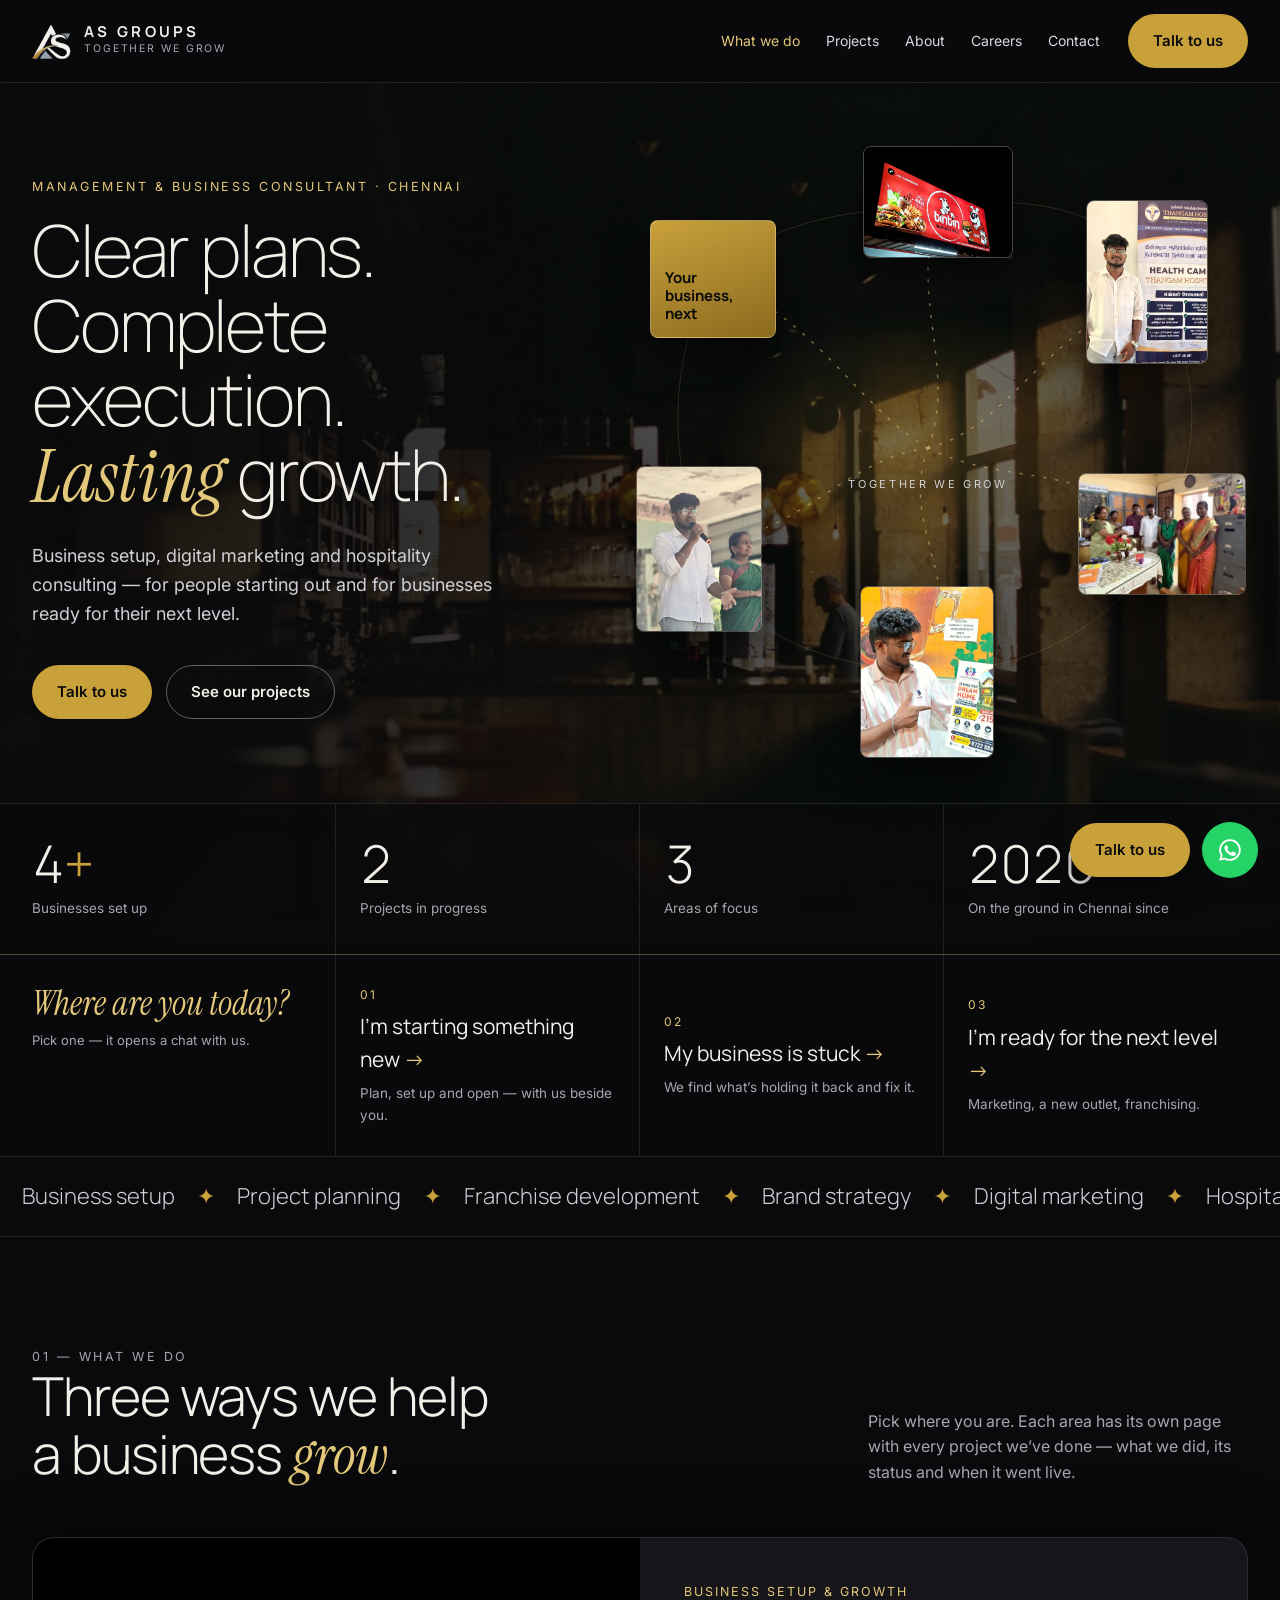
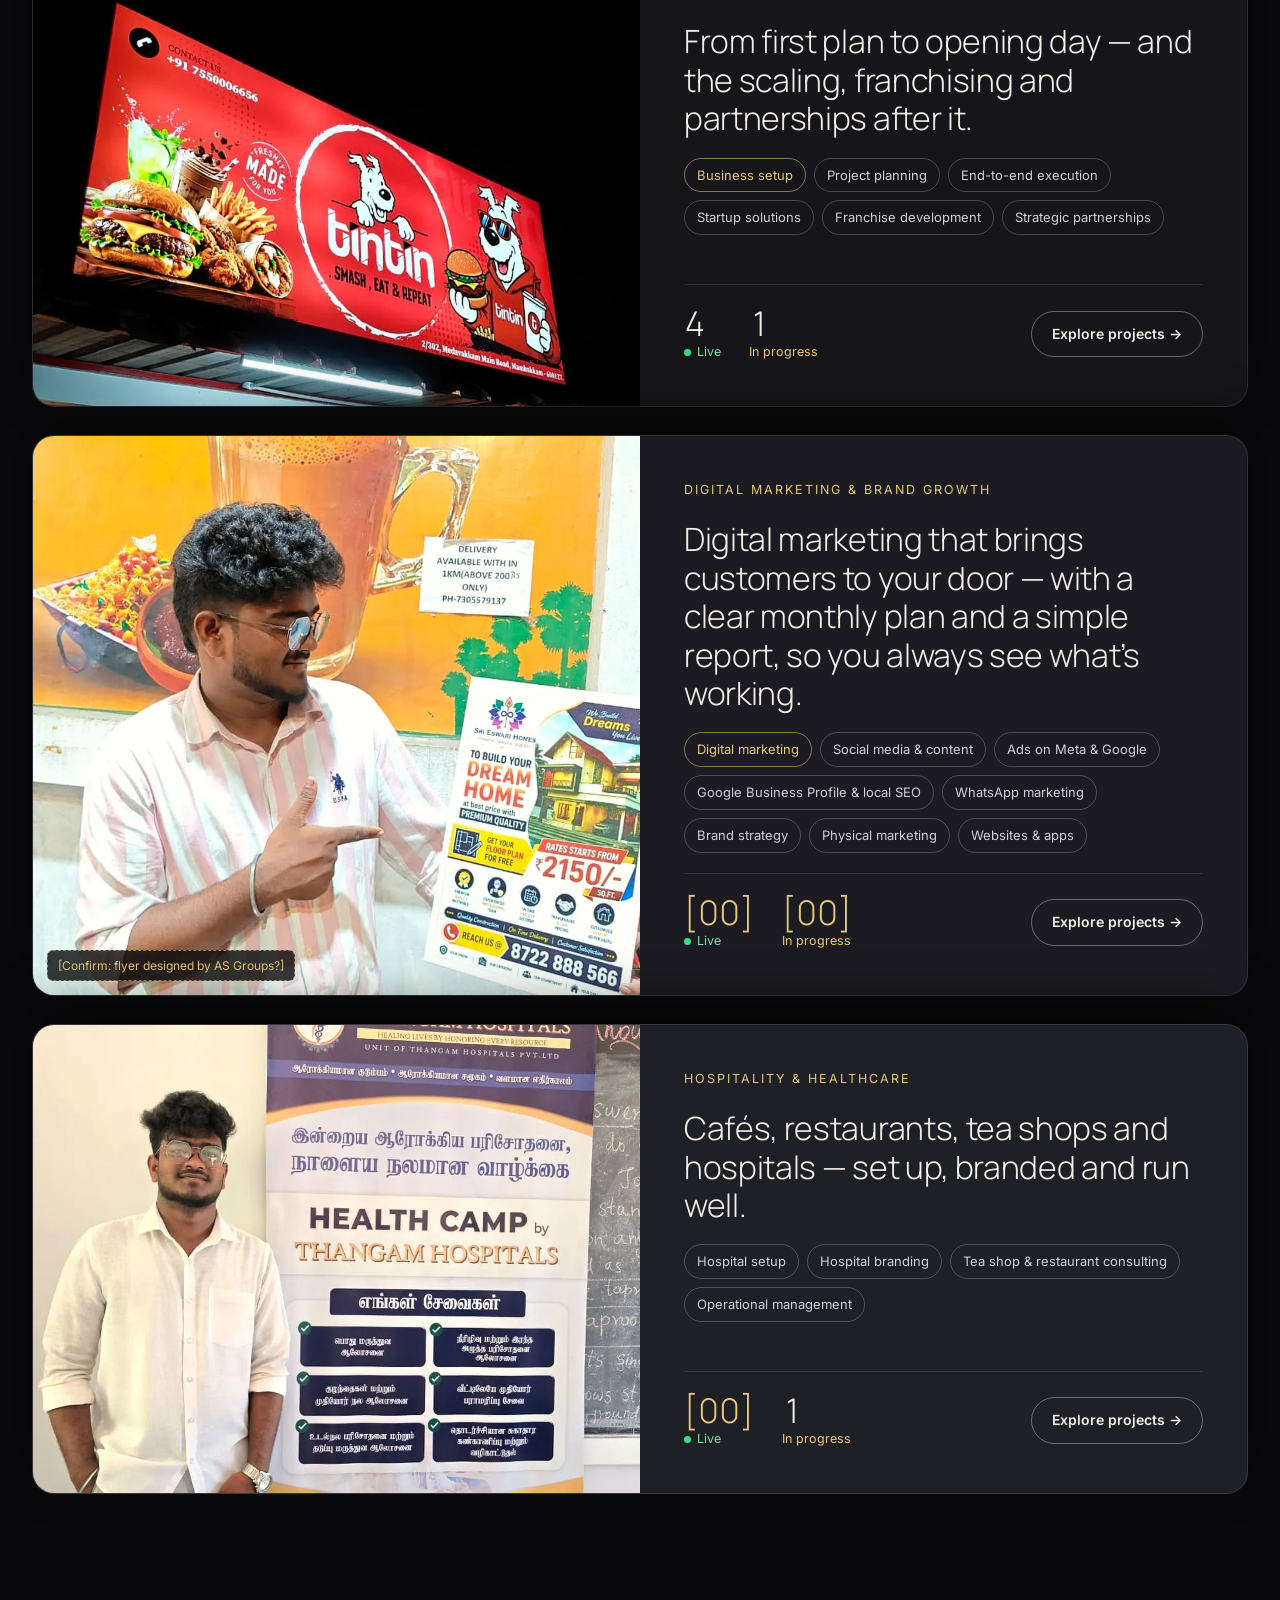
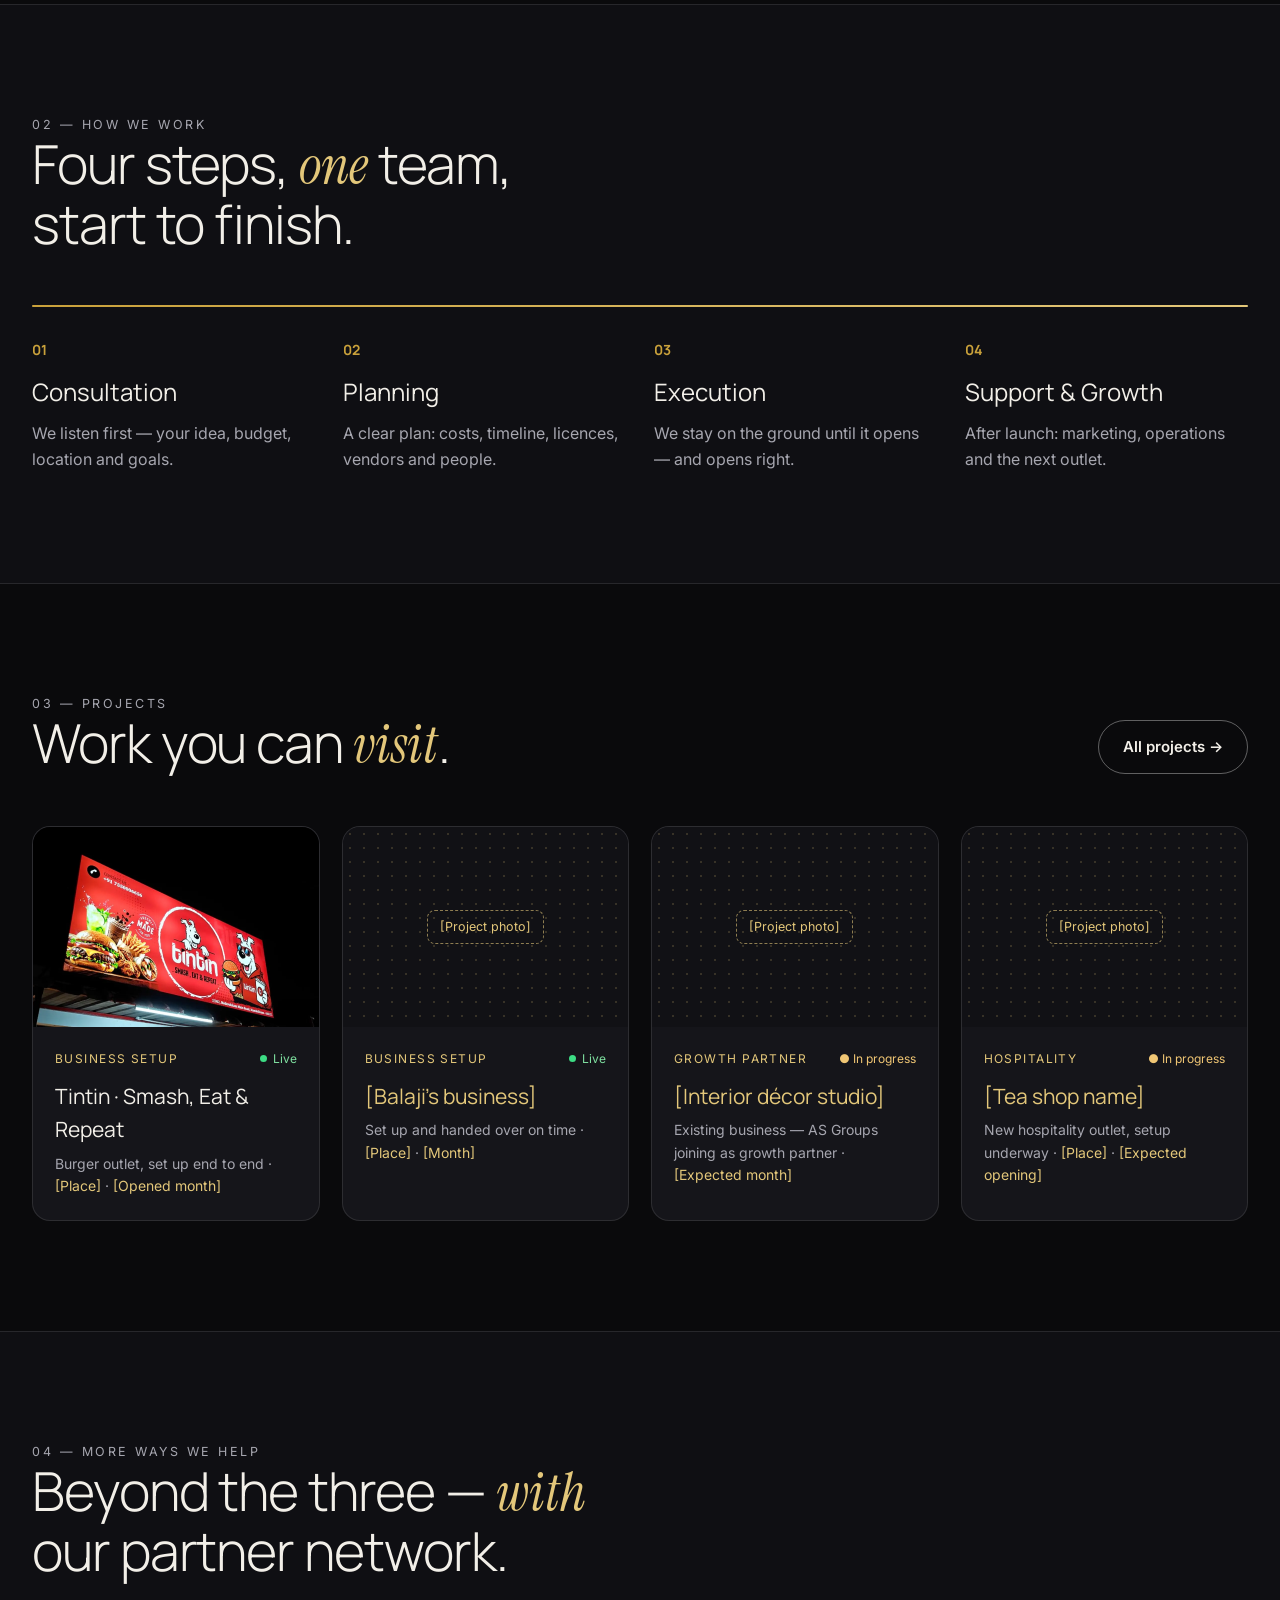
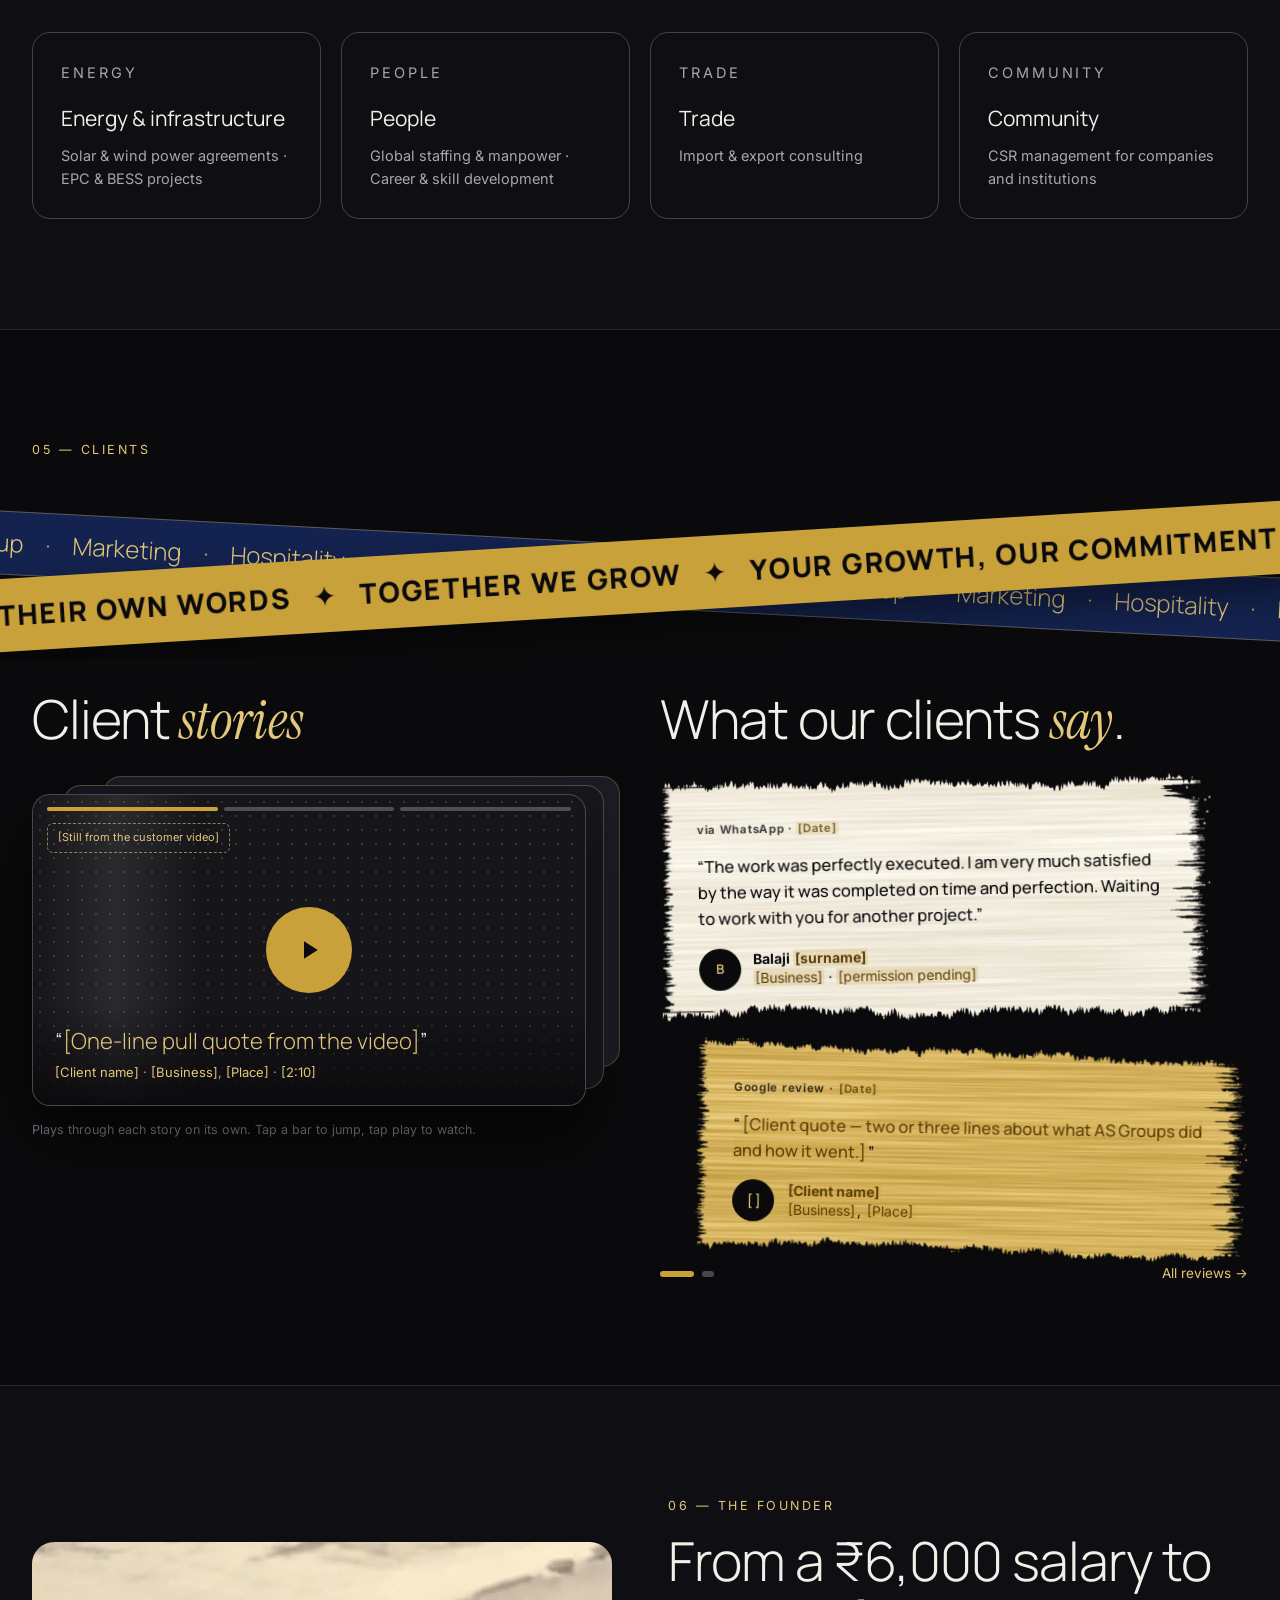
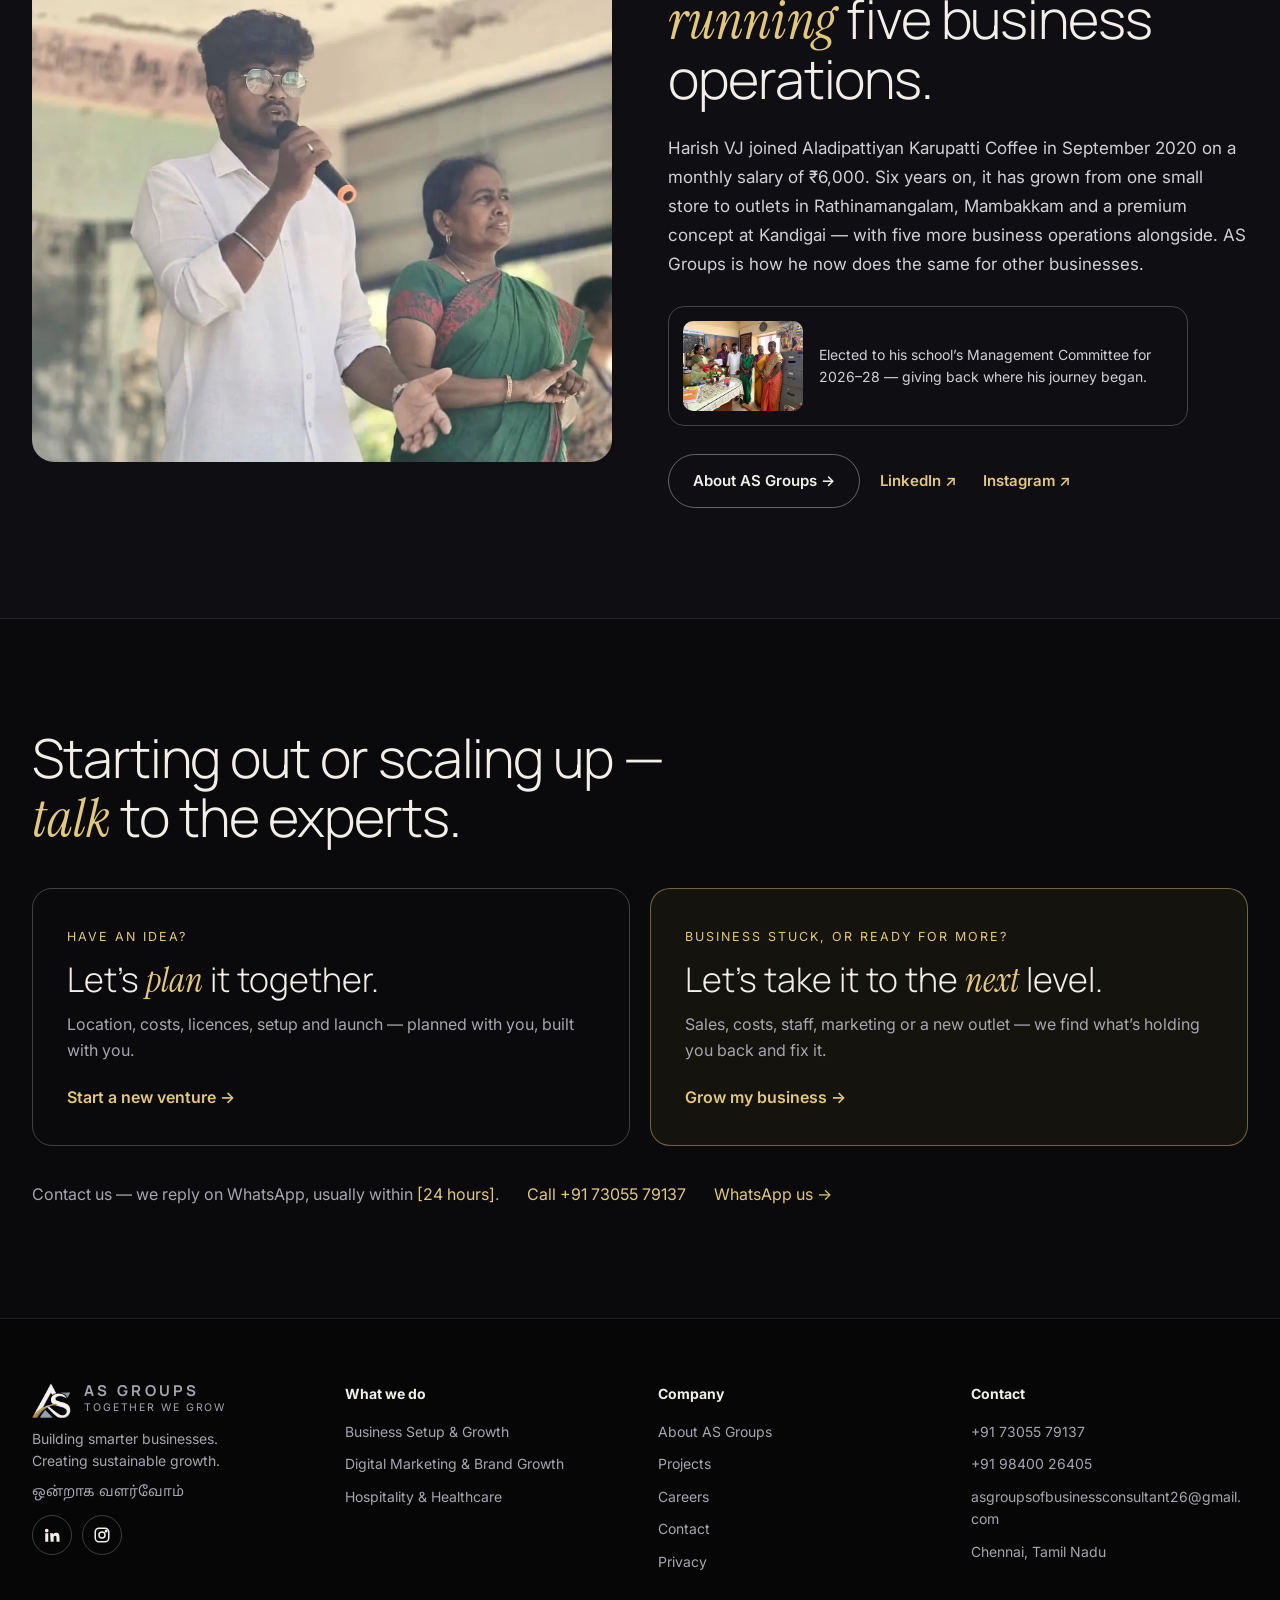
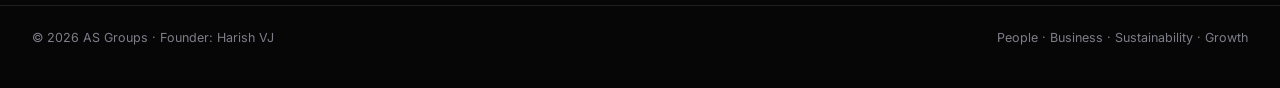
==== index.html @ 6f8d4e2d "AS Groups website: homepage, three service pages, projects, about, careers, contact and privacy Co-A" ====
<!DOCTYPE html>
<html lang="en">
<head>
<meta charset="utf-8">
<meta name="viewport" content="width=device-width, initial-scale=1">
<title>AS Groups — Management & Business Consultant, Chennai</title>
<meta name="description" content="Business setup, digital marketing and hospitality consulting in Chennai — for people starting out and for businesses ready for their next level.">
<meta property="og:title" content="AS Groups — Together we grow">
<meta property="og:description" content="Clear plans. Complete execution. Lasting growth. Business setup, digital marketing and hospitality consulting in Chennai.">
<meta property="og:image" content="assets/img/hero-restaurant.webp">
<meta name="theme-color" content="#0A0A0C">
<link rel="icon" href="assets/img/favicon.png">
<link rel="preconnect" href="https://fonts.googleapis.com"><link rel="preconnect" href="https://fonts.gstatic.com" crossorigin>
<link href="https://fonts.googleapis.com/css2?family=Inter:wght@400;500;600&family=Manrope:wght@200;300;400;500;600;700;800&family=Instrument+Serif:ital@0;1&family=Noto+Sans+Tamil:wght@500&display=swap" rel="stylesheet">
<link rel="stylesheet" href="css/styles.css">
</head>
<body>
<a class="skip" href="#main">Skip to content</a>
<header id="site-header"></header>

<main id="main">

<!-- HERO (frozen design B2.2, C2 colours) -->
<section class="hero">
  <img class="hero-bg" src="assets/img/hero-restaurant.webp" alt="" fetchpriority="high">
  <div class="hero-shade" aria-hidden="true"></div>
  <div class="hero-fade" aria-hidden="true"></div>

  <div class="wrap hero-inner">
    <div class="hero-copy">
      <p class="eyebrow in">Management &amp; Business Consultant · Chennai</p>
      <h1 class="in d1">Clear plans.<br>Complete execution.<br><span class="serif">Lasting</span> growth.</h1>
      <p class="hero-lead in d2">Business setup, digital marketing and hospitality consulting — for people starting out and for businesses ready for their next level.</p>
      <div class="hero-ctas in d3">
        <button class="btn btn-gold" type="button" data-enquire>Talk to us</button>
        <a class="btn btn-ghost" href="projects.html">See our projects</a>
      </div>
    </div>

    <div class="constellation" aria-hidden="true">
      <div class="sway">
        <svg viewBox="0 0 640 640" width="640" height="640" fill="none">
          <g stroke="rgba(227,199,122,.55)" stroke-width="1.4" stroke-linecap="round">
            <path class="flow" stroke-dasharray="2 10" d="M320 320 C 350 240, 300 170, 330 80"/>
            <path class="flow" stroke-dasharray="2 10" d="M320 320 C 400 300, 430 210, 545 160"/>
            <path class="flow" stroke-dasharray="2 10" d="M320 320 C 400 360, 470 330, 555 405"/>
            <path class="flow" stroke-dasharray="2 10" d="M320 320 C 290 400, 360 450, 320 540"/>
            <path class="flow" stroke-dasharray="2 10" d="M320 320 C 240 330, 200 400, 95 420"/>
            <path class="flow" stroke-dasharray="2 10" d="M320 320 C 250 280, 210 190, 105 150"/>
          </g>
          <path stroke="rgba(227,199,122,.16)" stroke-width="1" d="M330 80 C 440 60, 530 95, 545 160 C 600 250, 590 330, 555 405 C 520 490, 420 550, 320 540 C 220 545, 120 500, 95 420 C 60 330, 60 230, 105 150 C 160 90, 250 80, 330 80 Z"/>
        </svg>
        <div class="c-card f1 m1" style="left:255px;top:18px"><div class="card" style="width:150px;height:112px"><img src="assets/img/tintin.webp" alt="" style="object-position:60% 50%"></div></div>
        <div class="c-card f2 m2" style="left:478px;top:72px"><div class="card" style="width:122px;height:164px"><img src="assets/img/healthcamp.webp" alt="" style="object-position:30% 30%"></div></div>
        <div class="c-card f3 hide-sm" style="left:470px;top:345px"><div class="card" style="width:168px;height:122px"><img src="assets/img/smc.webp" alt="" style="object-position:45% 40%"></div></div>
        <div class="c-card f1 slow m3" style="left:252px;top:458px"><div class="card" style="width:134px;height:172px"><img src="assets/img/flyer.webp" alt="" style="object-position:60% 45%"></div></div>
        <div class="c-card f2 slow hide-sm" style="left:28px;top:338px"><div class="card" style="width:126px;height:166px"><img src="assets/img/speaking.webp" alt="" style="object-position:40% 25%"></div></div>
        <div class="c-card f3 slow hide-sm" style="left:42px;top:92px"><div class="card c-gold" style="width:126px;height:118px">Your business, next</div></div>
      </div>
      <div class="hub">
        <div class="halo"></div>
        <div class="hub-words"><span class="w1">People</span><span class="w2">Business</span><span class="w3">Sustainability</span><span class="w4">Growth</span></div>
        <small>TOGETHER WE GROW</small>
      </div>
    </div>
  </div>

  <!-- Numbers sit in the hero (decided 11 Nov) -->
  <div class="numbers hero-numbers" data-render="numbers"></div>
</section>

<!-- WHERE ARE YOU TODAY? (directly under the hero) -->
<section class="chooser" aria-labelledby="chooser-title">
  <div class="wrap grid">
    <div class="chooser-title">
      <h2 id="chooser-title" class="serif" style="margin:0">Where are you today?</h2>
      <span class="muted" style="font-size:13px;display:block;margin-top:8px">Pick one — it opens a chat with us.</span>
    </div>
    <button class="door" type="button" data-enquire="Business setup"><span class="num">01</span><span class="t">I’m starting something new <span class="arr">→</span></span><span class="s">Plan, set up and open — with us beside you.</span></button>
    <button class="door" type="button" data-enquire="General enquiry"><span class="num">02</span><span class="t">My business is stuck <span class="arr">→</span></span><span class="s">We find what’s holding it back and fix it.</span></button>
    <button class="door" type="button" data-enquire="Franchise or partnership"><span class="num">03</span><span class="t">I’m ready for the next level <span class="arr">→</span></span><span class="s">Marketing, a new outlet, franchising.</span></button>
  </div>
</section>

<!-- SERVICES STRIP -->
<div class="strip" aria-hidden="true">
  <div class="track">
    <span>Business setup</span><i>✦</i><span>Project planning</span><i>✦</i><span>Franchise development</span><i>✦</i><span>Brand strategy</span><i>✦</i><span>Digital marketing</span><i>✦</i><span>Hospital setup</span><i>✦</i><span>Restaurant consulting</span><i>✦</i><span>Websites &amp; apps</span><i>✦</i><span>Import &amp; export</span><i>✦</i><span>Solar &amp; wind</span><i>✦</i><span>Global staffing</span><i>✦</i><span>CSR management</span><i>✦</i>
    <span>Business setup</span><i>✦</i><span>Project planning</span><i>✦</i><span>Franchise development</span><i>✦</i><span>Brand strategy</span><i>✦</i><span>Digital marketing</span><i>✦</i><span>Hospital setup</span><i>✦</i><span>Restaurant consulting</span><i>✦</i><span>Websites &amp; apps</span><i>✦</i><span>Import &amp; export</span><i>✦</i><span>Solar &amp; wind</span><i>✦</i><span>Global staffing</span><i>✦</i><span>CSR management</span><i>✦</i>
  </div>
</div>

<!-- 01 WHAT WE DO -->
<section class="section" id="what-we-do">
  <div class="wrap">
    <div class="section-head reveal">
      <div><p class="eyebrow">01 — What we do</p><h2 class="h2">Three ways we help<br>a business <span class="serif">grow</span>.</h2></div>
      <p>Pick where you are. Each area has its own page with every project we’ve done — what we did, its status and when it went live.</p>
    </div>
    <div class="stack" data-render="verticals"></div>
  </div>
</section>

<!-- 02 HOW WE WORK -->
<section class="section alt">
  <div class="wrap">
    <div class="section-head reveal"><div><p class="eyebrow">02 — How we work</p><h2 class="h2">Four steps, <span class="serif">one</span> team,<br>start to finish.</h2></div></div>
    <div class="process-line"><i></i></div>
    <div class="steps">
      <div class="reveal"><b>01</b><h3>Consultation</h3><p>We listen first — your idea, budget, location and goals.</p></div>
      <div class="reveal d1"><b>02</b><h3>Planning</h3><p>A clear plan: costs, timeline, licences, vendors and people.</p></div>
      <div class="reveal d2"><b>03</b><h3>Execution</h3><p>We stay on the ground until it opens — and opens right.</p></div>
      <div class="reveal d3"><b>04</b><h3>Support &amp; Growth</h3><p>After launch: marketing, operations and the next outlet.</p></div>
    </div>
  </div>
</section>

<!-- 03 PROJECTS -->
<section class="section">
  <div class="wrap">
    <div class="section-head reveal"><div><p class="eyebrow">03 — Projects</p><h2 class="h2">Work you can <span class="serif">visit</span>.</h2></div><a class="btn btn-ghost" href="projects.html">All projects →</a></div>
    <div class="cards" data-render="projects"></div>
  </div>
</section>

<!-- 04 MORE WAYS WE HELP -->
<section class="section alt">
  <div class="wrap">
    <div class="section-head reveal"><div><p class="eyebrow">04 — More ways we help</p><h2 class="h2">Beyond the three — <span class="serif">with</span><br>our partner network.</h2></div></div>
    <div class="tiles">
      <div class="tile reveal"><p class="eyebrow" style="margin:0">Energy</p><h3>Energy &amp; infrastructure</h3><p>Solar &amp; wind power agreements · EPC &amp; BESS projects</p></div>
      <div class="tile reveal d1"><p class="eyebrow" style="margin:0">People</p><h3>People</h3><p>Global staffing &amp; manpower · Career &amp; skill development</p></div>
      <div class="tile reveal d2"><p class="eyebrow" style="margin:0">Trade</p><h3>Trade</h3><p>Import &amp; export consulting</p></div>
      <div class="tile reveal d3"><p class="eyebrow" style="margin:0">Community</p><h3>Community</h3><p>CSR management for companies and institutions</p></div>
    </div>
  </div>
</section>

<!-- 05 CLIENTS (frozen design T1.4) -->
<section class="section" style="padding-bottom:0" aria-labelledby="clients-title">
  <div class="wrap"><p class="eyebrow">05 — Clients</p><h2 class="sr-only" id="clients-title">Client stories and reviews</h2></div>
  <div data-render="testimonials"></div>
</section>

<!-- 06 FOUNDER -->
<section class="section alt">
  <div class="wrap founder">
    <div class="founder-photo reveal"><img src="assets/img/speaking.webp" alt="Harish VJ, founder of AS Groups, speaking at an event" loading="lazy"></div>
    <div class="reveal d1">
      <p class="eyebrow">06 — The founder</p>
      <h2 class="h2">From a ₹6,000 salary to <span class="serif">running</span> five business operations.</h2>
      <p class="body">Harish VJ joined Aladipattiyan Karupatti Coffee in September 2020 on a monthly salary of ₹6,000. Six years on, it has grown from one small store to outlets in Rathinamangalam, Mambakkam and a premium concept at Kandigai — with five more business operations alongside. AS Groups is how he now does the same for other businesses.</p>
      <div class="smc"><img src="assets/img/smc.webp" alt="Harish at the School Management Committee" loading="lazy"><span>Elected to his school’s Management Committee for 2026–28 — giving back where his journey began.</span></div>
      <div class="hero-ctas" style="margin-top:28px">
        <a class="btn btn-ghost" href="about.html">About AS Groups →</a>
        <a class="social-btn" href="https://www.linkedin.com/in/harish-ambigadoss-538801385/" target="_blank" rel="noopener">LinkedIn</a>
        <a class="social-btn" href="https://www.instagram.com/vjharish._.8197/" target="_blank" rel="noopener">Instagram</a>
      </div>
    </div>
  </div>
</section>

<!-- CLOSING: TWO DOORS -->
<section class="section">
  <div class="wrap">
    <h2 class="h2 reveal" style="margin-bottom:40px">Starting out or scaling up —<br><span class="serif">talk</span> to the experts.</h2>
    <div class="doors">
      <button class="bigdoor reveal" type="button" data-enquire="Business setup"><span class="k">Have an idea?</span><span class="t">Let’s <span class="serif">plan</span> it together.</span><span class="d">Location, costs, licences, setup and launch — planned with you, built with you.</span><span class="go">Start a new venture →</span></button>
      <button class="bigdoor featured reveal d1" type="button" data-enquire="General enquiry"><span class="k">Business stuck, or ready for more?</span><span class="t">Let’s take it to the <span class="serif">next</span> level.</span><span class="d">Sales, costs, staff, marketing or a new outlet — we find what’s holding you back and fix it.</span><span class="go">Grow my business →</span></button>
    </div>
    <div class="contact-line"><span>Contact us — we reply on WhatsApp, usually within <span class="ph">[24 hours]</span>.</span><a href="tel:+917305579137">Call +91 73055 79137</a><a href="https://wa.me/917305579137" target="_blank" rel="noopener">WhatsApp us →</a></div>
  </div>
</section>

</main>

<footer id="site-footer"></footer>
<script src="js/content.js"></script>
<script src="js/main.js"></script>
</body>
</html>
---- css/styles.css ----
/* =========================================================
   AS Groups — site styles
   1. Tokens (colours, fonts, spacing) — change the look here
   2. Base
   3. Components, section by section (same order as index.html)
   4. Motion
   5. Mobile
   ========================================================= */

/* 1. TOKENS ------------------------------------------------ */
:root {
  /* C2 ink black + AS Groups gold */
  --bg: #0A0A0C;
  --bg-2: #0F0F13;          /* alternate section background */
  --surface: #15151A;       /* cards */
  --surface-2: #1B1B21;
  --line: rgba(255, 255, 255, .10);
  --line-strong: rgba(255, 255, 255, .22);
  --text: #F2EFE8;
  --muted: #A6A6AF;
  --muted-2: #7E7E88;
  --gold: #C9A13B;
  --gold-light: #E3C77A;
  --gold-soft: rgba(201, 161, 59, .12);
  --navy: #13224F;          /* brand link to the logo, used sparingly */
  --ink: #0A0A0C;           /* text on gold / ivory */
  --live: #7FE0A0;
  --progress: #F0C674;
  --wa: #25D366;

  --font-display: 'Manrope', system-ui, sans-serif;
  --font-body: 'Inter', system-ui, sans-serif;
  --font-accent: 'Instrument Serif', Georgia, serif;
  --font-tamil: 'Noto Sans Tamil', sans-serif;

  --max: 1280px;
  --pad: 32px;
  --radius: 18px;
  --radius-lg: 22px;
  --ease: cubic-bezier(.2, .7, .2, 1);
}

/* 2. BASE -------------------------------------------------- */
*, *::before, *::after { box-sizing: border-box; }
html { scroll-behavior: smooth; }
body { margin: 0; background: var(--bg); color: var(--text); font-family: var(--font-body); font-size: 16px; line-height: 1.6; -webkit-font-smoothing: antialiased; overflow-x: hidden; }
img { max-width: 100%; display: block; }
a { color: var(--gold-light); }
a:hover { color: #F2DFA6; }
button { font: inherit; }
:focus-visible { outline: 2px solid var(--gold-light); outline-offset: 3px; border-radius: 6px; }
.wrap { max-width: var(--max); margin: 0 auto; padding: 0 var(--pad); }
.serif { font-family: var(--font-accent); font-style: italic; font-weight: 400; color: var(--gold-light); letter-spacing: 0; }
.eyebrow { margin: 0 0 16px; font-size: 12.5px; letter-spacing: .2em; color: var(--gold-light); text-transform: uppercase; }
.h2 { margin: 0; font-family: var(--font-display); font-weight: 300; font-size: clamp(32px, 4.2vw, 58px); line-height: 1.08; letter-spacing: -.02em; }
.muted { color: var(--muted); }
.ph { color: var(--gold-light); } /* visible [placeholder] text still to be filled */
.sr-only { position: absolute; width: 1px; height: 1px; overflow: hidden; clip: rect(0 0 0 0); white-space: nowrap; }

.btn { display: inline-flex; align-items: center; gap: 9px; text-decoration: none; font-weight: 600; font-size: 15px; padding: 14px 24px; border-radius: 999px; border: 1px solid transparent; cursor: pointer; transition: transform .25s ease, background .25s ease, color .25s ease; min-height: 48px; }
.btn:hover { transform: translateY(-2px); }
.btn-gold { background: var(--gold); color: var(--ink); }
.btn-gold:hover { color: var(--ink); background: var(--gold-light); }
.btn-light { background: var(--text); color: var(--ink); }
.btn-light:hover { color: var(--ink); }
.btn-ghost { border-color: rgba(255, 255, 255, .35); color: var(--text); background: transparent; }
.btn-ghost:hover { color: var(--text); border-color: var(--text); }

/* 3. COMPONENTS -------------------------------------------- */

/* Header */
.site-header { position: sticky; top: 0; z-index: 50; background: rgba(10, 10, 12, .78); backdrop-filter: blur(14px); -webkit-backdrop-filter: blur(14px); border-bottom: 1px solid var(--line); }
.nav { display: flex; align-items: center; gap: 28px; padding-top: 14px; padding-bottom: 14px; }
.brand { display: flex; align-items: center; gap: 12px; text-decoration: none; color: var(--text); }
.brand img { width: 40px; height: 35px; object-fit: contain; }
.brand b { font-family: var(--font-display); font-weight: 700; letter-spacing: .22em; font-size: 15px; display: block; line-height: 1.1; }
.brand small { font-size: 10.5px; letter-spacing: .18em; color: var(--muted); display: block; }
.nav-links { display: flex; gap: 26px; margin-left: auto; font-size: 14px; }
.nav-links a { color: #D9D9DF; text-decoration: none; }
.nav-links a:hover { color: var(--gold-light); }
.menu-btn { display: none; margin-left: auto; background: none; border: 1px solid var(--line-strong); color: var(--text); border-radius: 10px; width: 46px; height: 46px; cursor: pointer; }

/* Hero (B2.2) */
.hero { position: relative; overflow: hidden; }
.hero-bg { position: absolute; inset: 0; width: 100%; height: 100%; object-fit: cover; object-position: 60% 50%; }
.hero-shade { position: absolute; inset: 0; background: linear-gradient(90deg, rgba(10,10,12,.95) 0%, rgba(10,10,12,.82) 40%, rgba(10,10,12,.62) 70%, rgba(10,10,12,.74) 100%); }
.hero-fade { position: absolute; left: 0; right: 0; bottom: 0; height: 160px; background: linear-gradient(0deg, var(--bg), rgba(10,10,12,0)); }
.hero-inner { position: relative; display: flex; flex-wrap: wrap; align-items: center; gap: 20px; min-height: 720px; padding-top: 30px; padding-bottom: 20px; }
.hero-copy { flex: 1 1 460px; min-width: 0; }
.hero h1 { margin: 0; font-family: var(--font-display); font-weight: 200; font-size: clamp(44px, 5.6vw, 80px); line-height: 1.04; letter-spacing: -.03em; }
.hero-lead { margin: 28px 0 0; max-width: 470px; font-size: 18px; color: #D0D0D6; }
.hero-ctas { display: flex; gap: 14px; flex-wrap: wrap; margin-top: 36px; }

.constellation { flex: 0 0 640px; height: 640px; position: relative; margin: 0 auto; }
.constellation .sway { position: absolute; inset: 0; }
.constellation svg { position: absolute; inset: 0; overflow: visible; }
.c-card { position: absolute; }
.c-card:hover { z-index: 5; }
.c-card .card { border-radius: 8px; overflow: hidden; border: 1px solid rgba(255,255,255,.25); box-shadow: 0 18px 40px rgba(0,0,0,.55); transition: transform .45s var(--ease), box-shadow .45s ease; }
.c-card .card:hover { transform: scale(1.18); box-shadow: 0 30px 60px rgba(0,0,0,.7); }  /* pops up while the float keeps running */
.c-card img { width: 100%; height: 100%; object-fit: cover; }
.c-gold { background: linear-gradient(160deg, var(--gold), #8A6A1F); display: flex; align-items: flex-end; padding: 14px; font-family: var(--font-display); font-weight: 700; color: var(--ink); font-size: 15px; line-height: 1.2; }
.hub { pointer-events: none; position: absolute; left: 150px; top: 220px; width: 340px; height: 200px; display: flex; flex-direction: column; align-items: center; justify-content: center; text-align: center; }
.hub .halo { position: absolute; inset: -40px; background: radial-gradient(closest-side, rgba(201,161,59,.22), rgba(201,161,59,0)); }
.hub-words { position: relative; height: 64px; width: 340px; }
.hub-words span { position: absolute; inset: 0; font-family: var(--font-display); font-weight: 200; font-size: 54px; letter-spacing: -.02em; line-height: 64px; opacity: 0; }
.hub-words .w3 { font-size: 46px; }
.hub-words .w4 { font-family: var(--font-accent); font-style: italic; font-size: 64px; color: var(--gold-light); }
.hub small { position: relative; font-size: 11px; letter-spacing: .24em; color: #D0D0D6; margin-top: 10px; }

/* "Where are you today?" chooser */
.chooser { position: relative; border-top: 1px solid rgba(227,199,122,.35); border-bottom: 1px solid var(--line); background: rgba(10,10,12,.88); }
.chooser .grid { display: grid; grid-template-columns: repeat(auto-fit, minmax(240px, 1fr)); }
.chooser-title { padding: 30px 24px 30px 0; border-right: 1px solid var(--line); }
.chooser-title .serif { font-size: 34px; line-height: 1.1; display: block; }
.door { display: flex; flex-direction: column; justify-content: center; gap: 6px; padding: 30px 24px; border: 0; border-right: 1px solid var(--line); background: transparent; color: var(--text); text-align: left; cursor: pointer; transition: background .3s ease; }
.door:last-child { border-right: 0; }
.door:hover { background: var(--gold-soft); }
.door .num { font-size: 12px; letter-spacing: .14em; color: var(--gold-light); }
.door .t { font-family: var(--font-display); font-size: 21px; }
.door .arr { display: inline-block; color: var(--gold-light); transition: transform .3s ease; }
.door:hover .arr { transform: translateX(6px); }
.door .s { font-size: 13.5px; color: var(--muted); }

/* Numbers */
.numbers { border-bottom: 1px solid var(--line); background: var(--bg-2); }
.numbers .grid { display: grid; grid-template-columns: repeat(auto-fit, minmax(220px, 1fr)); }
.stat { padding: 34px 24px; border-right: 1px solid var(--line); }
.stat:first-child { padding-left: 0; }
.stat:last-child { border-right: 0; }
.stat b { display: block; font-family: var(--font-display); font-weight: 300; font-size: 52px; line-height: 1; font-variant-numeric: tabular-nums; }
.stat b em { font-style: normal; color: var(--gold); }
.stat > span { display: block; font-size: 13.5px; color: var(--muted); margin-top: 8px; }

/* Services strip */
.strip { overflow: hidden; padding: 22px 0; border-bottom: 1px solid var(--line); }
.track { display: flex; width: max-content; font-family: var(--font-display); font-size: 22px; font-weight: 300; color: #D0D0D6; white-space: nowrap; }
.track span { padding: 0 22px; }
.track i { font-style: normal; color: var(--gold); }

/* Verticals */
.section { padding: 110px 0; }
.section-head { display: flex; flex-wrap: wrap; gap: 24px; align-items: flex-end; justify-content: space-between; margin-bottom: 52px; }
.section-head p { margin: 0; max-width: 380px; color: var(--muted); }
.stack { display: flex; flex-direction: column; gap: 28px; }
.vcard { position: sticky; top: 96px; background: var(--surface); border: 1px solid var(--line); border-radius: var(--radius-lg); overflow: hidden; display: grid; grid-template-columns: repeat(auto-fit, minmax(320px, 1fr)); min-height: 470px; box-shadow: 0 -20px 50px rgba(0,0,0,.45); }
.vcard:nth-child(2) { top: 124px; background: var(--surface-2); }
.vcard:nth-child(3) { top: 152px; background: #1F1F26; }
.vcard-media { position: relative; min-height: 300px; overflow: hidden; }
.vcard-media img { position: absolute; inset: 0; width: 100%; height: 100%; object-fit: cover; transition: transform 1.2s var(--ease); }
.vcard:hover .vcard-media img { transform: scale(1.05); }
.vcard-body { padding: 44px; display: flex; flex-direction: column; gap: 20px; }
.vcard-body .label { font-size: 12.5px; letter-spacing: .16em; color: var(--gold-light); text-transform: uppercase; }
.vcard-body h3 { margin: 0; font-family: var(--font-display); font-weight: 300; font-size: 32px; line-height: 1.2; letter-spacing: -.01em; }
.tags { display: flex; flex-wrap: wrap; gap: 8px; }
.tag { font-size: 13px; padding: 6px 12px; border-radius: 999px; border: 1px solid var(--line-strong); color: #D0D0D6; }
.tag.hot { border-color: rgba(227,199,122,.55); color: var(--gold-light); }
.vcard-foot { margin-top: auto; display: flex; align-items: center; gap: 28px; flex-wrap: wrap; border-top: 1px solid var(--line); padding-top: 20px; }
.count b { display: block; font-family: var(--font-display); font-size: 34px; font-weight: 300; line-height: 1.1; font-variant-numeric: tabular-nums; }
.count > span { font-size: 12.5px; display: flex; align-items: center; gap: 6px; }
.count .live { color: var(--live); }
.count .prog { color: var(--progress); }
.dot { width: 7px; height: 7px; border-radius: 50%; background: #3DDC84; display: inline-block; }
.vcard-foot .btn { margin-left: auto; padding: 11px 20px; font-size: 14px; min-height: 44px; }

/* Process */
.process-line { height: 2px; background: var(--line); border-radius: 2px; }
.process-line i { display: block; height: 2px; background: linear-gradient(90deg, var(--gold), var(--gold-light)); border-radius: 2px; transform-origin: left; transform: scaleX(0); transition: transform 1.6s var(--ease); }
.process-line.is-in i { transform: scaleX(1); }
html:not(.js) .process-line i { transform: none; }
.steps { display: grid; grid-template-columns: repeat(auto-fit, minmax(220px, 1fr)); gap: 28px; padding-top: 30px; }
.steps b { font-family: var(--font-display); font-size: 14px; color: var(--gold); }
.steps h3 { margin: 10px 0; font-family: var(--font-display); font-weight: 400; font-size: 24px; }
.steps p { margin: 0; color: var(--muted); }

/* Projects */
.alt { background: var(--bg-2); border-top: 1px solid var(--line); border-bottom: 1px solid var(--line); }
.cards { display: grid; grid-template-columns: repeat(auto-fit, minmax(250px, 1fr)); gap: 22px; }
.pcard { background: var(--surface); border: 1px solid var(--line); border-radius: var(--radius); overflow: hidden; transition: transform .35s ease, border-color .35s ease; }
.pcard:hover { transform: translateY(-6px); border-color: rgba(227,199,122,.5); }
.pcard-media { height: 200px; overflow: hidden; }
.pcard-media img { width: 100%; height: 100%; object-fit: cover; transition: transform 1.2s var(--ease); }
.pcard:hover .pcard-media img { transform: scale(1.05); }
.pcard-media.empty { display: flex; align-items: center; justify-content: center; background-color: #111115; background-image: radial-gradient(rgba(227,199,122,.18) 1px, transparent 1px); background-size: 14px 14px; }
.pcard-media.empty span { font-size: 12.5px; color: var(--gold-light); border: 1px dashed rgba(227,199,122,.6); padding: 6px 12px; border-radius: 8px; }
.pcard-body { padding: 22px; }
.pcard-meta { display: flex; justify-content: space-between; gap: 10px; font-size: 12px; }
.pcard-meta .k { color: var(--gold-light); letter-spacing: .12em; text-transform: uppercase; }
.pcard h3 { margin: 12px 0 6px; font-family: var(--font-display); font-weight: 400; font-size: 21px; }
.pcard p { margin: 0; color: var(--muted); font-size: 14px; }

/* More ways */
.tiles { display: grid; grid-template-columns: repeat(auto-fit, minmax(240px, 1fr)); gap: 20px; }
.tile { border: 1px solid var(--line-strong); border-radius: var(--radius); padding: 28px; transition: transform .35s ease, border-color .35s ease; }
.tile:hover { transform: translateY(-6px); border-color: rgba(227,199,122,.5); }
.tile h3 { margin: 18px 0 8px; font-family: var(--font-display); font-weight: 400; font-size: 21px; }
.tile p { margin: 0; color: var(--muted); font-size: 14.5px; }

/* Testimonials (T1.4) */
.ribbons { position: relative; height: 170px; margin-top: 30px; overflow: hidden; }
.ribbon { position: absolute; left: -5%; right: -5%; overflow: hidden; }
.ribbon.gold { top: 50px; transform: rotate(-3.5deg); background: var(--gold); padding: 14px 0; box-shadow: 0 18px 40px rgba(0,0,0,.45); z-index: 2; }
.ribbon.dark { top: 54px; transform: rotate(3deg); background: var(--navy); border-top: 1px solid rgba(227,199,122,.35); border-bottom: 1px solid rgba(227,199,122,.35); padding: 12px 0; }
.ribbon .track { font-size: 28px; }
.ribbon.gold .track { font-weight: 800; letter-spacing: .06em; color: var(--ink); }
.ribbon.gold .track i { color: var(--ink); }
.ribbon.dark .track { font-size: 24px; color: var(--gold-light); }
.testi { display: grid; grid-template-columns: repeat(auto-fit, minmax(340px, 1fr)); gap: 40px; padding-top: 30px; padding-bottom: 100px; }
.deck { position: relative; padding: 18px 34px 0 0; }
.deck .peek { position: absolute; aspect-ratio: 16/9; border-radius: 18px; }
.deck .peek.p1 { right: 0; top: 0; width: 88%; background: #1C1C24; border: 1px solid rgba(227,199,122,.25); --r: 5deg; }
.deck .peek.p2 { right: 16px; top: 9px; width: 92%; background: #17171E; border: 1px solid rgba(227,199,122,.3); --r: 2.5deg; animation-delay: -2s; }
.story { position: relative; aspect-ratio: 16/9; border-radius: 18px; overflow: hidden; background: var(--surface); border: 1px solid var(--line-strong); box-shadow: 0 30px 60px rgba(0,0,0,.55); }
.story .dots-bg { position: absolute; inset: 0; background-image: radial-gradient(rgba(227,199,122,.18) 1px, transparent 1px); background-size: 14px 14px; }
.story .sheen { position: absolute; top: 0; bottom: 0; left: 0; width: 30%; background: linear-gradient(90deg, rgba(255,255,255,0), rgba(255,255,255,.09), rgba(255,255,255,0)); pointer-events: none; }
.segs { position: absolute; left: 14px; right: 14px; top: 12px; display: flex; gap: 6px; z-index: 2; }
.segs button { flex: 1; height: 4px; border: 0; padding: 0; border-radius: 4px; background: rgba(255,255,255,.25); overflow: hidden; cursor: pointer; }
.segs button i { display: block; height: 100%; width: 0; background: var(--text); }
.segs button.done i { width: 100%; }
.segs button.now i { background: var(--gold); width: 100%; transform-origin: left; animation: fill 7s linear both; }
.story .tagph { position: absolute; left: 14px; top: 28px; font-size: 11px; color: var(--gold-light); border: 1px dashed rgba(227,199,122,.6); padding: 5px 10px; border-radius: 6px; }
.play { position: absolute; left: 50%; top: 50%; width: 86px; height: 86px; margin: -43px 0 0 -43px; border-radius: 50%; background: var(--gold); border: 0; display: flex; align-items: center; justify-content: center; cursor: pointer; }
.story .cap { position: absolute; left: 0; right: 0; bottom: 0; padding: 22px; background: linear-gradient(0deg, rgba(10,10,12,.95), rgba(10,10,12,0)); }
.story .cap p { margin: 0; font-family: var(--font-display); font-weight: 300; font-size: 22px; line-height: 1.25; }
.story .cap small { display: block; margin-top: 6px; color: var(--muted); font-size: 13px; }
.note { margin: 14px 0 0; font-size: 12.5px; color: var(--muted-2); }
.quotes { display: flex; flex-direction: column; gap: 20px; }
.paint { position: relative; margin: 0; color: var(--ink); transition: transform .4s ease; }
.paint:hover { transform: translateY(-6px) rotate(0deg) !important; }
.paint .brush { position: absolute; inset: 0; width: 100%; height: 100%; object-fit: fill; pointer-events: none; }
.paint .inner { position: relative; padding: 36px 44px 34px 38px; }
.paint .src { font-size: 11.5px; font-weight: 700; letter-spacing: .06em; opacity: .75; }
.paint blockquote { margin: 12px 0 16px; font-family: var(--font-display); font-size: 16.5px; line-height: 1.6; font-weight: 500; }
.paint figcaption { display: flex; align-items: center; gap: 12px; font-size: 14px; line-height: 1.35; }
.avatar { width: 42px; height: 42px; border-radius: 50%; background: var(--ink); color: var(--gold-light); display: flex; align-items: center; justify-content: center; font-family: var(--font-display); font-weight: 600; font-size: 13px; flex: 0 0 auto; overflow: hidden; }
.avatar img { width: 100%; height: 100%; object-fit: cover; }
.qnav { display: flex; gap: 8px; align-items: center; margin-top: 4px; }
.qnav button { height: 6px; border: 0; padding: 0; border-radius: 6px; background: rgba(255,255,255,.25); width: 12px; cursor: pointer; transition: width .3s ease, background .3s ease; }
.qnav button[aria-current="true"] { width: 34px; background: var(--gold); }
.qnav a { margin-left: auto; font-size: 13.5px; text-decoration: none; }

/* Founder */
.founder { display: grid; grid-template-columns: repeat(auto-fit, minmax(320px, 1fr)); gap: 56px; align-items: center; }
.founder-photo { position: relative; border-radius: var(--radius-lg); overflow: hidden; min-height: 520px; }
.founder-photo img { position: absolute; inset: 0; width: 100%; height: 100%; object-fit: cover; object-position: 40% 30%; }
.founder p.body { margin: 26px 0 0; color: #D0D0D6; font-size: 17px; line-height: 1.7; }
.smc { display: flex; gap: 16px; align-items: center; margin-top: 28px; padding: 14px; border: 1px solid var(--line-strong); border-radius: 16px; max-width: 520px; }
.smc img { width: 120px; height: 90px; object-fit: cover; border-radius: 10px; flex: 0 0 auto; }
.smc span { font-size: 14px; color: #D0D0D6; }
.vision { margin: 26px 0 0; padding-left: 18px; border-left: 2px solid var(--gold); font-family: var(--font-accent); font-style: italic; font-size: 22px; line-height: 1.4; color: var(--text); }

/* Closing doors */
.doors { display: grid; grid-template-columns: repeat(auto-fit, minmax(320px, 1fr)); gap: 20px; }
.bigdoor { display: block; text-align: left; color: var(--text); background: transparent; border: 1px solid var(--line-strong); border-radius: 20px; padding: 34px; cursor: pointer; transition: background .3s ease, border-color .3s ease, transform .3s ease; }
.bigdoor:hover { background: var(--gold-soft); border-color: rgba(227,199,122,.7); transform: translateY(-4px); }
.bigdoor.featured { border-color: rgba(227,199,122,.45); background: rgba(201,161,59,.06); }
.bigdoor .k { font-size: 12.5px; letter-spacing: .16em; color: var(--gold-light); text-transform: uppercase; }
.bigdoor .t { display: block; margin-top: 12px; font-family: var(--font-display); font-weight: 300; font-size: 34px; line-height: 1.15; }
.bigdoor .d { display: block; margin-top: 12px; color: var(--muted); }
.bigdoor .go { display: inline-block; margin-top: 22px; color: var(--gold-light); font-weight: 600; }
.contact-line { display: flex; flex-wrap: wrap; gap: 14px 28px; align-items: center; margin-top: 36px; color: var(--muted); }
.contact-line a { text-decoration: none; }

/* Footer */
.footer { background: #060607; border-top: 1px solid var(--line); }
.footer .grid { display: grid; grid-template-columns: repeat(auto-fit, minmax(200px, 1fr)); gap: 36px; padding-top: 64px; padding-bottom: 32px; }
.footer h4 { margin: 0 0 6px; font-size: 14px; color: var(--text); }
.footer .col { display: flex; flex-direction: column; gap: 10px; font-size: 14px; }
.footer .col a, .footer .col span { color: var(--muted); text-decoration: none; word-break: break-word; }
.footer .col a:hover { color: var(--gold-light); }
.tamil { font-family: var(--font-tamil); color: var(--gold-light); font-size: 14px; }
.footer .base { display: flex; flex-wrap: wrap; gap: 12px; justify-content: space-between; font-size: 12.5px; color: var(--muted-2); border-top: 1px solid var(--line); padding-top: 22px; padding-bottom: 40px; }

/* Floating actions */
.fab { position: fixed; right: 22px; bottom: 22px; z-index: 60; display: flex; align-items: center; gap: 12px; }
.fab .btn { box-shadow: 0 10px 30px rgba(0,0,0,.5); }
.fab-wa { width: 56px; height: 56px; border-radius: 50%; background: var(--wa); display: flex; align-items: center; justify-content: center; }

/* Enquiry modal */
.modal { position: fixed; inset: 0; z-index: 100; display: none; align-items: flex-end; justify-content: center; padding: 20px; }
.modal.open { display: flex; }
.modal-backdrop { position: absolute; inset: 0; background: rgba(5,5,7,.72); backdrop-filter: blur(6px); -webkit-backdrop-filter: blur(6px); }
.panel { position: relative; width: min(580px, 100%); max-height: calc(100vh - 40px); overflow: auto; background: #111115; border: 1px solid rgba(227,199,122,.3); border-radius: 24px; box-shadow: 0 40px 90px rgba(0,0,0,.7); margin: auto; }
.modal.open .panel { animation: up .5s var(--ease) both; }
.panel-head { display: flex; align-items: center; justify-content: space-between; padding: 18px 22px; border-bottom: 1px solid var(--line); }
.panel-head span { display: flex; align-items: center; gap: 10px; font-family: var(--font-display); font-weight: 600; }
.panel-head img { width: 30px; height: 26px; object-fit: contain; }
.close { width: 44px; height: 44px; border-radius: 50%; border: 0; background: transparent; color: var(--text); cursor: pointer; }
.panel form { padding: 22px; display: flex; flex-direction: column; gap: 18px; }
.panel fieldset { border: 0; margin: 0; padding: 0; }
.panel legend { font-size: 14px; font-weight: 600; margin-bottom: 12px; }
.chips { display: flex; flex-wrap: wrap; gap: 8px; }
.chip { font-size: 13.5px; padding: 10px 14px; border-radius: 999px; border: 1px solid var(--line-strong); background: transparent; color: #D9D9DF; min-height: 44px; cursor: pointer; transition: background .2s ease, border-color .2s ease, transform .2s ease; }
.chip:hover { transform: translateY(-2px); border-color: rgba(227,199,122,.7); }
.chip[aria-pressed="true"] { background: var(--gold); border-color: var(--gold); color: var(--ink); font-weight: 600; }
.hint { margin: 10px 0 0; color: var(--progress); font-size: 13px; }
.fields { display: grid; grid-template-columns: repeat(auto-fit, minmax(200px, 1fr)); gap: 12px; }
.panel label { display: flex; flex-direction: column; gap: 6px; font-size: 13px; color: #D0D0D6; }
.field { width: 100%; background: #0B0B0E; border: 1px solid var(--line-strong); border-radius: 12px; color: var(--text); font: inherit; font-size: 15px; padding: 13px 14px; outline: none; transition: border-color .2s ease; }
.field:focus { border-color: var(--gold); }
.field::placeholder { color: var(--muted-2); }
.consent { flex-direction: row !important; align-items: flex-start; gap: 10px !important; font-size: 12.5px !important; color: var(--muted) !important; }
.consent input { margin-top: 3px; accent-color: var(--gold); width: 16px; height: 16px; }
.hp { position: absolute; left: -9999px; }
.sent { padding: 40px 26px; display: none; flex-direction: column; align-items: flex-start; gap: 14px; }
.sent.show { display: flex; }
.sent .tick { width: 64px; height: 64px; border-radius: 50%; background: #3DDC84; display: flex; align-items: center; justify-content: center; animation: pop .5s var(--ease) both; }
.sent h3 { margin: 0; font-family: var(--font-display); font-weight: 400; font-size: 28px; }

/* 4. MOTION ------------------------------------------------ */
@keyframes rise { from { opacity: 0; transform: translateY(28px); } to { opacity: 1; transform: none; } }
@keyframes marquee { from { transform: translateX(0); } to { transform: translateX(-50%); } }
@keyframes marquee-r { from { transform: translateX(-50%); } to { transform: translateX(0); } }
@keyframes sway { from { transform: rotate(-2.5deg); } to { transform: rotate(2.5deg); } }
@keyframes f1 { 0%,100% { transform: translate(0,0) rotate(-5deg); } 50% { transform: translate(8px,-12px) rotate(-3deg); } }
@keyframes f2 { 0%,100% { transform: translate(0,0) rotate(4deg); } 50% { transform: translate(-10px,10px) rotate(6deg); } }
@keyframes f3 { 0%,100% { transform: translate(0,0) rotate(-3deg); } 50% { transform: translate(12px,8px) rotate(-1deg); } }
@keyframes flow { to { stroke-dashoffset: -48; } }
@keyframes cyc { 0% { opacity: 0; transform: translateY(12px); } 5%,22% { opacity: 1; transform: none; } 27%,100% { opacity: 0; transform: translateY(-12px); } }
@keyframes halo { 0%,100% { opacity: .55; transform: scale(1); } 50% { opacity: .9; transform: scale(1.08); } }
@keyframes zoomout { from { transform: scale(1.12); } to { transform: scale(1); } }
@keyframes fill { from { transform: scaleX(0); } to { transform: scaleX(1); } }
@keyframes peek { 0%,100% { transform: translate(0,0) rotate(var(--r)); } 50% { transform: translate(6px,-6px) rotate(var(--r)); } }
@keyframes float { 0%,100% { transform: translateY(0); } 50% { transform: translateY(-6px); } }
@keyframes sweep { 0%,60% { transform: translateX(-120%) skewX(-18deg); } 100% { transform: translateX(320%) skewX(-18deg); } }
@keyframes drift { from { background-position: 0 0; } to { background-position: 140px 70px; } }
@keyframes paintin { from { clip-path: inset(0 100% 0 0); } to { clip-path: inset(0 0 0 0); } }
@keyframes textin { from { opacity: 0; transform: translateX(-12px); } to { opacity: 1; transform: none; } }
@keyframes bob { 0%,100% { transform: translateY(0); } 50% { transform: translateY(-7px); } }
@keyframes pulse { 0% { box-shadow: 0 0 0 0 rgba(201,161,59,.55); } 70% { box-shadow: 0 0 0 18px rgba(201,161,59,0); } 100% { box-shadow: 0 0 0 0 rgba(201,161,59,0); } }
@keyframes pulse-wa { 0% { box-shadow: 0 0 0 0 rgba(37,211,102,.55); } 70% { box-shadow: 0 0 0 16px rgba(37,211,102,0); } 100% { box-shadow: 0 0 0 0 rgba(37,211,102,0); } }
@keyframes blink { 0%,100% { opacity: 1; } 50% { opacity: .35; } }
@keyframes up { from { opacity: 0; transform: translateY(40px) scale(.98); } to { opacity: 1; transform: none; } }
@keyframes pop { 0% { transform: scale(.6); opacity: 0; } 70% { transform: scale(1.08); } 100% { transform: scale(1); opacity: 1; } }

.in { animation: rise .9s var(--ease) both; }
.d1 { animation-delay: .15s; } .d2 { animation-delay: .3s; } .d3 { animation-delay: .45s; }
.js .reveal { opacity: 0; transform: translateY(28px); transition: opacity .8s var(--ease), transform .8s var(--ease); }
.js .reveal.is-in { opacity: 1; transform: none; }
.hero-bg { animation: zoomout 20s ease-out both; }
.strip .track { animation: marquee 60s linear infinite; }
.ribbon.gold .track { animation: marquee 28s linear infinite; }
.ribbon.dark .track { animation: marquee-r 34s linear infinite; }
.sway { animation: sway 14s ease-in-out infinite alternate; transform-origin: 50% 50%; }
.f1 { animation: f1 9s ease-in-out infinite; } .f2 { animation: f2 11s ease-in-out infinite; } .f3 { animation: f3 10s ease-in-out infinite; } .slow { animation-duration: 13s; }
.flow { animation: flow 3.5s linear infinite; }
.hub-words span { animation: cyc 10s ease-in-out infinite; }
.hub-words .w2 { animation-delay: 2.5s; } .hub-words .w3 { animation-delay: 5s; } .hub-words .w4 { animation-delay: 7.5s; }
.hub .halo { animation: halo 5s ease-in-out infinite; }
.deck .peek { animation: peek 7s ease-in-out infinite; }
.story { animation: float 8s ease-in-out infinite; }
.story .sheen { animation: sweep 5s ease-in-out infinite; }
.story .dots-bg { animation: drift 14s linear infinite; }
.play { animation: pulse 2.4s infinite; }
.fab-wa { animation: pulse-wa 2.4s infinite; }
.dot { animation: blink 1.6s ease-in-out infinite; }
.paint.enter .brush { animation: paintin .9s cubic-bezier(.6,0,.2,1) both; }
.paint.enter .inner { animation: textin .6s ease-out .55s both; }
.paint.enter.second .brush { animation-delay: .3s; } .paint.enter.second .inner { animation-delay: .85s; }
.paint .bobber { animation: bob 6s ease-in-out infinite; }
.paint.second .bobber { animation-delay: -3s; }

@media (prefers-reduced-motion: reduce) {
  *, *::before, *::after { animation: none !important; transition: none !important; }
  .js .reveal { opacity: 1; transform: none; }
  .hub-words span { opacity: 0; } .hub-words .w4 { opacity: 1; }
  .process-line i { transform: none; }
}

/* 5. MOBILE ------------------------------------------------ */
@media (max-width: 1080px) {
  .constellation { transform: scale(.82); transform-origin: top center; height: 540px; flex-basis: 640px; }
}
@media (max-width: 860px) {
  :root { --pad: 20px; }
  .nav-links { display: none; position: absolute; top: 100%; left: 0; right: 0; flex-direction: column; gap: 0; background: #0A0A0C; border-bottom: 1px solid var(--line); padding: 8px var(--pad) 16px; }
  .nav-links.open { display: flex; }
  .nav-links a { padding: 12px 0; border-bottom: 1px solid var(--line); }
  .menu-btn { display: inline-flex; align-items: center; justify-content: center; }
  .nav > .btn { display: none; }
  .hero-inner { min-height: auto; padding-top: 40px; }
  .constellation { flex-basis: 100%; height: 470px; transform: none; }
  .constellation .c-card.hide-sm, .constellation svg { display: none; }
  .constellation .sway { animation: none; }
  .c-card.m1 { left: 2% !important; top: 20px !important; }
  .c-card.m2 { left: auto !important; right: 2% !important; top: 0 !important; }
  .c-card.m3 { left: 50% !important; margin-left: -67px; top: 292px !important; }
  .hub { left: 50%; top: 115px; margin-left: -170px; transform: scale(.75); }
  .chooser-title, .door { border-right: 0; border-bottom: 1px solid var(--line); padding-left: 0; padding-right: 0; }
  .numbers .grid { grid-template-columns: 1fr 1fr; }
  .stat { border-right: 0; border-bottom: 1px solid var(--line); padding: 22px 12px 22px 0; }
  .stat b { font-size: 40px; }
  .vcard { position: relative; top: 0 !important; min-height: 0; }
  .vcard-body { padding: 28px 22px; }
  .vcard-body h3 { font-size: 26px; }
  .section { padding: 80px 0; }
  .testi { gap: 28px; }
  .paint .inner { padding: 30px 30px 28px 26px; }
  .founder-photo { min-height: 380px; }
  .fab .btn { display: none; }
  .pcard-media { height: 170px; }
  .tiles { grid-template-columns: 1fr 1fr; gap: 12px; }
  .tile { padding: 20px 16px; }
  .tile h3 { font-size: 18px; margin-top: 12px; }
  .testi { grid-template-columns: 1fr; }
  .ribbon .track { font-size: 20px; }
  .paint { margin-left: 0 !important; margin-right: 0 !important; }
  .story, .deck .peek { aspect-ratio: 4/3; }
  .play { width: 64px; height: 64px; margin: -52px 0 0 -32px; }
  .story .cap { padding: 16px; }
  .story .cap p { font-size: 17px; }
  .ribbons { height: 130px; margin-top: 10px; }
}

/* Added: shared bits used by all pages ------------------- */
.skip { position: absolute; left: 12px; top: -60px; z-index: 200; background: var(--gold); color: var(--ink); padding: 10px 16px; border-radius: 8px; font-weight: 600; text-decoration: none; }
.skip:focus { top: 12px; color: var(--ink); }
.nav-links a[aria-current="page"] { color: var(--gold-light); }
.hero-numbers { position: relative; background: rgba(10,10,12,.72); border-top: 1px solid var(--line); border-bottom: 0; backdrop-filter: blur(6px); -webkit-backdrop-filter: blur(6px); }
.chooser h2.serif { font-size: 34px; line-height: 1.1; }
.socials { display: flex; gap: 10px; }
.socials a { width: 40px; height: 40px; border-radius: 50%; border: 1px solid var(--line-strong); display: inline-flex; align-items: center; justify-content: center; color: var(--text) !important; }
.socials a:hover { border-color: var(--gold-light); color: var(--gold-light) !important; }
.social-btn { display: inline-flex; align-items: center; min-height: 48px; padding: 0 6px; color: var(--gold-light); text-decoration: none; font-weight: 600; font-size: 15px; }
.social-btn::after { content: ' ↗'; margin-left: 4px; }
.live-tag { color: var(--live); display: inline-flex; align-items: center; gap: 6px; }
.prog-tag { color: var(--progress); }
.img-note { position: absolute; left: 14px; bottom: 14px; font-size: 12px; background: rgba(10,10,12,.8); border: 1px dashed rgba(227,199,122,.6); padding: 5px 10px; border-radius: 6px; }
.toast { position: absolute; left: 50%; bottom: 90px; transform: translateX(-50%); background: rgba(10,10,12,.92); border: 1px solid var(--line-strong); padding: 10px 14px; border-radius: 10px; font-size: 13.5px; z-index: 3; white-space: nowrap; }

/* Inner pages ------------------------------------------- */
.page-hero { position: relative; overflow: hidden; padding: 90px 0 70px; border-bottom: 1px solid var(--line); }
.page-hero::before { content: ''; position: absolute; inset: 0; background: radial-gradient(60% 80% at 85% 20%, rgba(201,161,59,.16), rgba(201,161,59,0)); pointer-events: none; }
.page-hero .wrap { position: relative; }
.page-hero h1 { margin: 0; font-family: var(--font-display); font-weight: 200; font-size: clamp(40px, 5vw, 68px); line-height: 1.06; letter-spacing: -.03em; max-width: 900px; }
.page-hero .lead { margin: 22px 0 0; max-width: 640px; font-size: 18px; color: #D0D0D6; }
.crumbs { font-size: 13px; color: var(--muted); margin-bottom: 18px; }
.crumbs a { color: var(--muted); text-decoration: none; }
.crumbs a:hover { color: var(--gold-light); }
.split { display: grid; grid-template-columns: repeat(auto-fit, minmax(320px, 1fr)); gap: 48px; align-items: start; }
.svc-list { display: grid; grid-template-columns: repeat(auto-fit, minmax(240px, 1fr)); gap: 14px; }
.svc { background: var(--surface); border: 1px solid var(--line); border-radius: 14px; padding: 22px; transition: border-color .3s ease, transform .3s ease; }
.svc:hover { border-color: rgba(227,199,122,.5); transform: translateY(-4px); }
.svc h3 { margin: 0 0 6px; font-family: var(--font-display); font-weight: 500; font-size: 18px; }
.svc p { margin: 0; color: var(--muted); font-size: 14.5px; }
.media-frame { border-radius: var(--radius-lg); overflow: hidden; position: relative; min-height: 360px; border: 1px solid var(--line); }
.media-frame img { position: absolute; inset: 0; width: 100%; height: 100%; object-fit: cover; }
.prose { max-width: 760px; color: #D0D0D6; font-size: 16.5px; line-height: 1.75; }
.prose h2 { font-family: var(--font-display); font-weight: 400; color: var(--text); font-size: 26px; margin: 44px 0 10px; }
.prose ul { padding-left: 20px; }
.cta-band { border: 1px solid rgba(227,199,122,.45); background: rgba(201,161,59,.06); border-radius: 22px; padding: 40px; display: flex; flex-wrap: wrap; gap: 20px; align-items: center; justify-content: space-between; }
.cta-band h2 { margin: 0; font-family: var(--font-display); font-weight: 300; font-size: clamp(26px, 3vw, 38px); }
.filters { display: flex; flex-wrap: wrap; gap: 8px; margin-bottom: 28px; }
.contact-grid { display: grid; grid-template-columns: repeat(auto-fit, minmax(260px, 1fr)); gap: 18px; }
.contact-card { background: var(--surface); border: 1px solid var(--line); border-radius: 16px; padding: 26px; display: flex; flex-direction: column; gap: 8px; }
.contact-card .k { font-size: 12.5px; letter-spacing: .16em; text-transform: uppercase; color: var(--gold-light); }
.contact-card a, .contact-card span.v { font-family: var(--font-display); font-size: 20px; color: var(--text); text-decoration: none; word-break: break-word; }
.contact-card a:hover { color: var(--gold-light); }
.timeline { border-left: 1px solid var(--line-strong); margin-left: 6px; padding-left: 26px; display: flex; flex-direction: column; gap: 26px; }
.timeline div { position: relative; }
.timeline div::before { content: ''; position: absolute; left: -32px; top: 7px; width: 11px; height: 11px; border-radius: 50%; background: var(--gold); box-shadow: 0 0 0 4px rgba(201,161,59,.18); }
.timeline b { font-family: var(--font-display); color: var(--gold-light); font-weight: 600; }
.timeline p { margin: 4px 0 0; color: var(--muted); }
@media (max-width: 860px) { .page-hero { padding: 60px 0 50px; } .cta-band { padding: 28px 22px; } }
/* Placeholders on the light painted plates need dark text to stay readable */
.paint .ph { color: #5A3F06; background: rgba(201,161,59,.22); border-radius: 3px; padding: 0 2px; }
.paint .avatar .ph { color: var(--gold-light); background: none; }
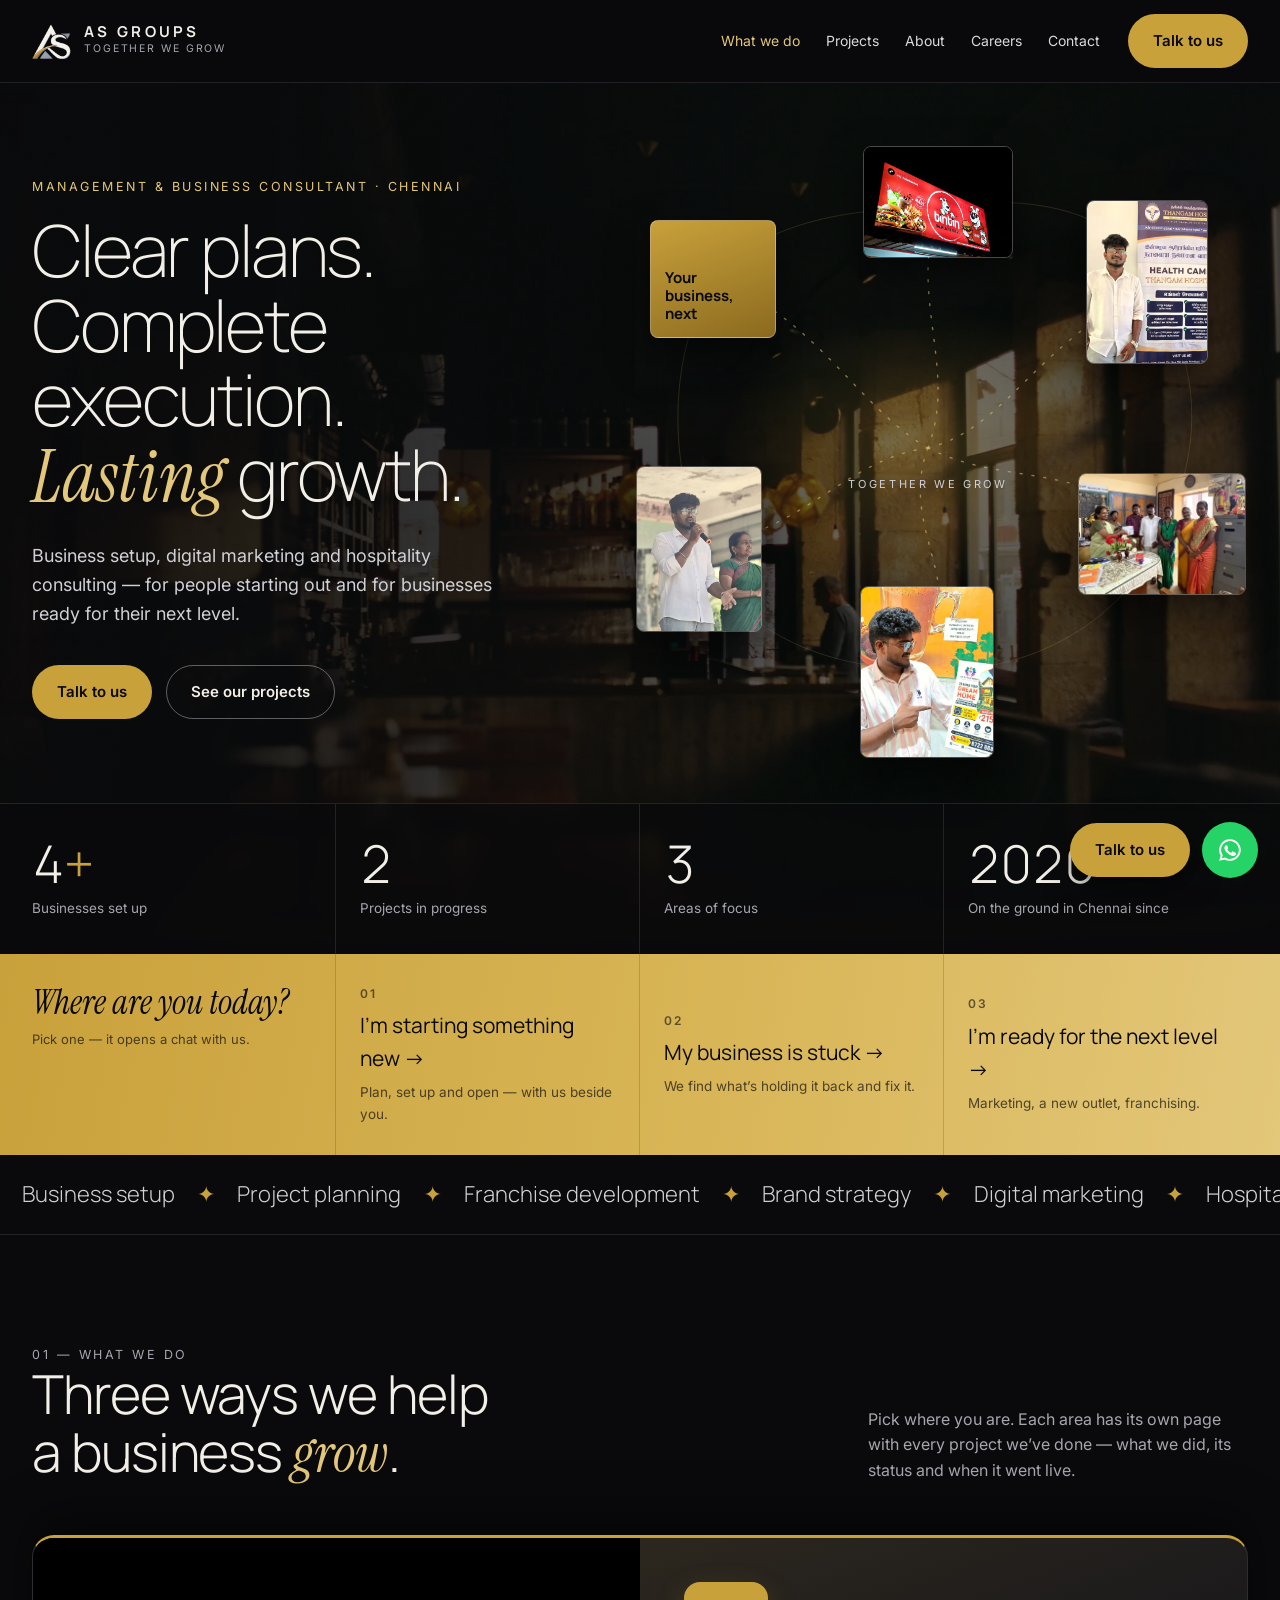
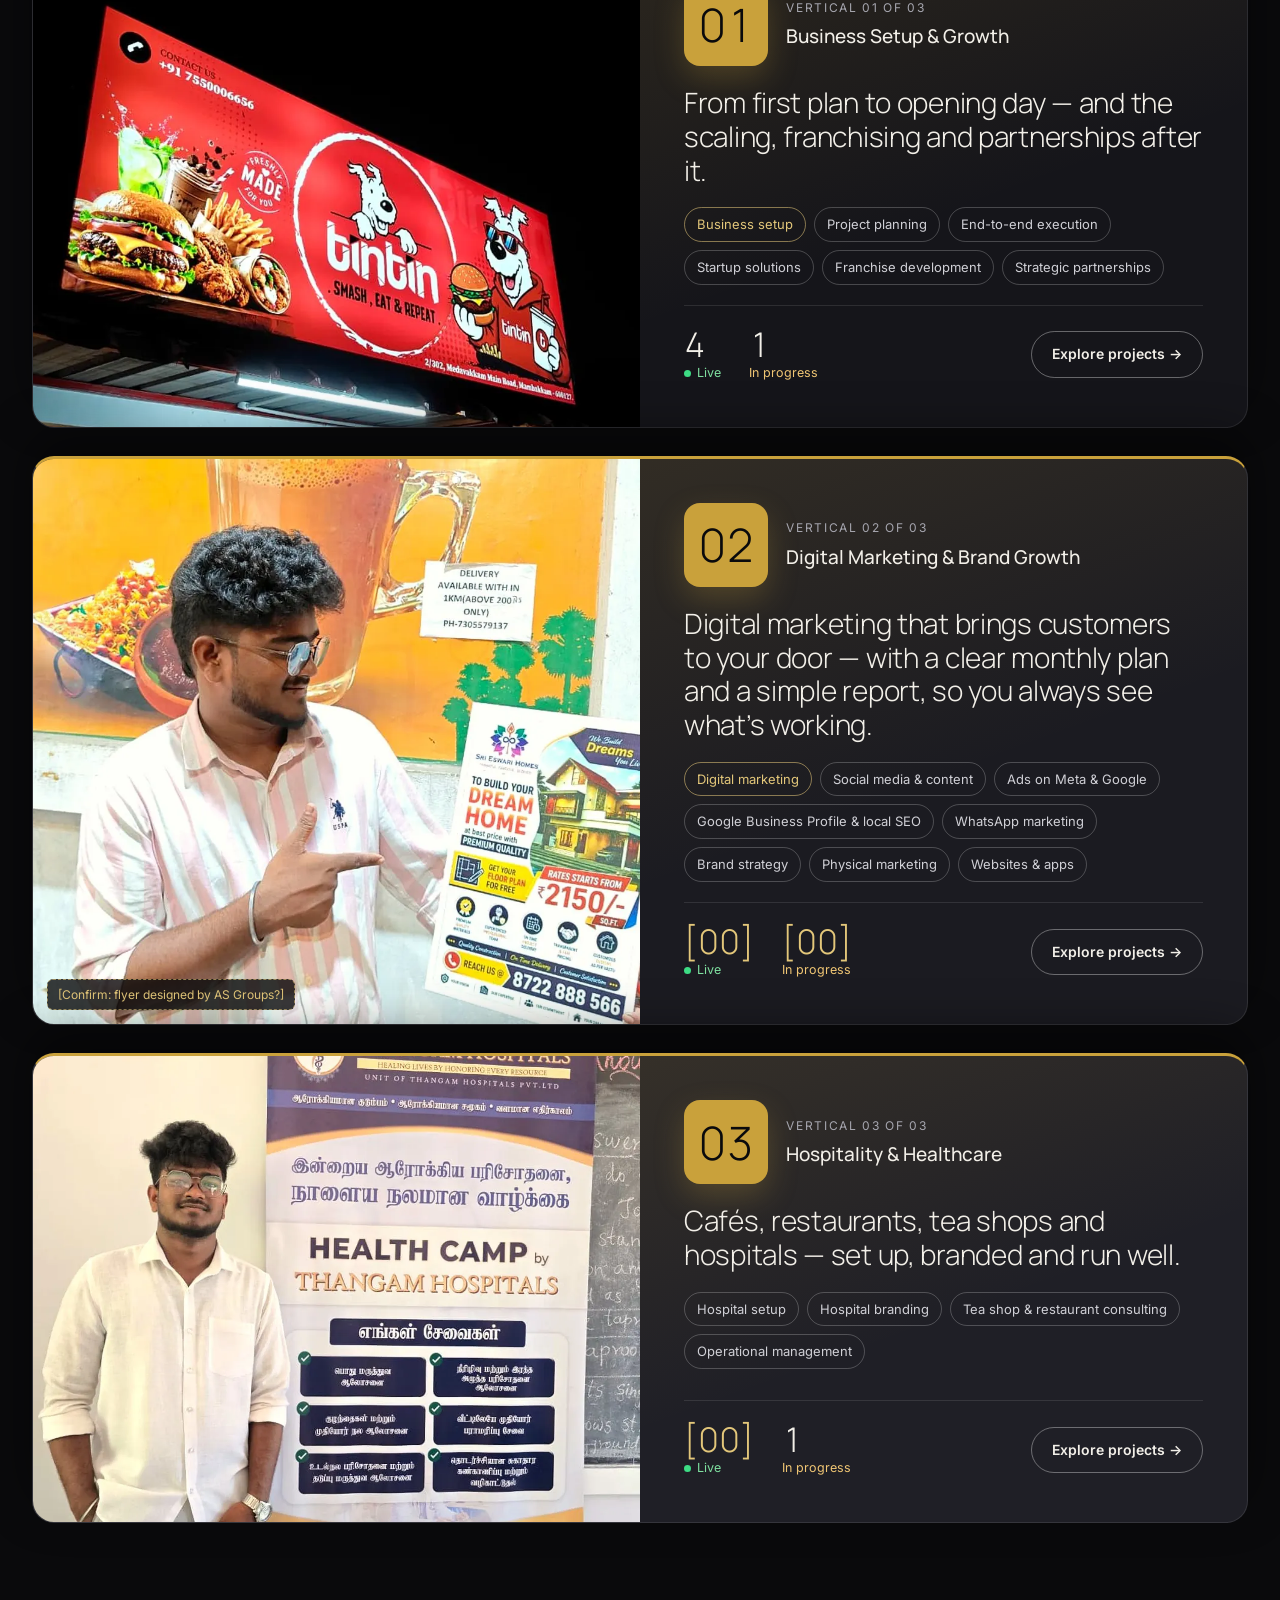
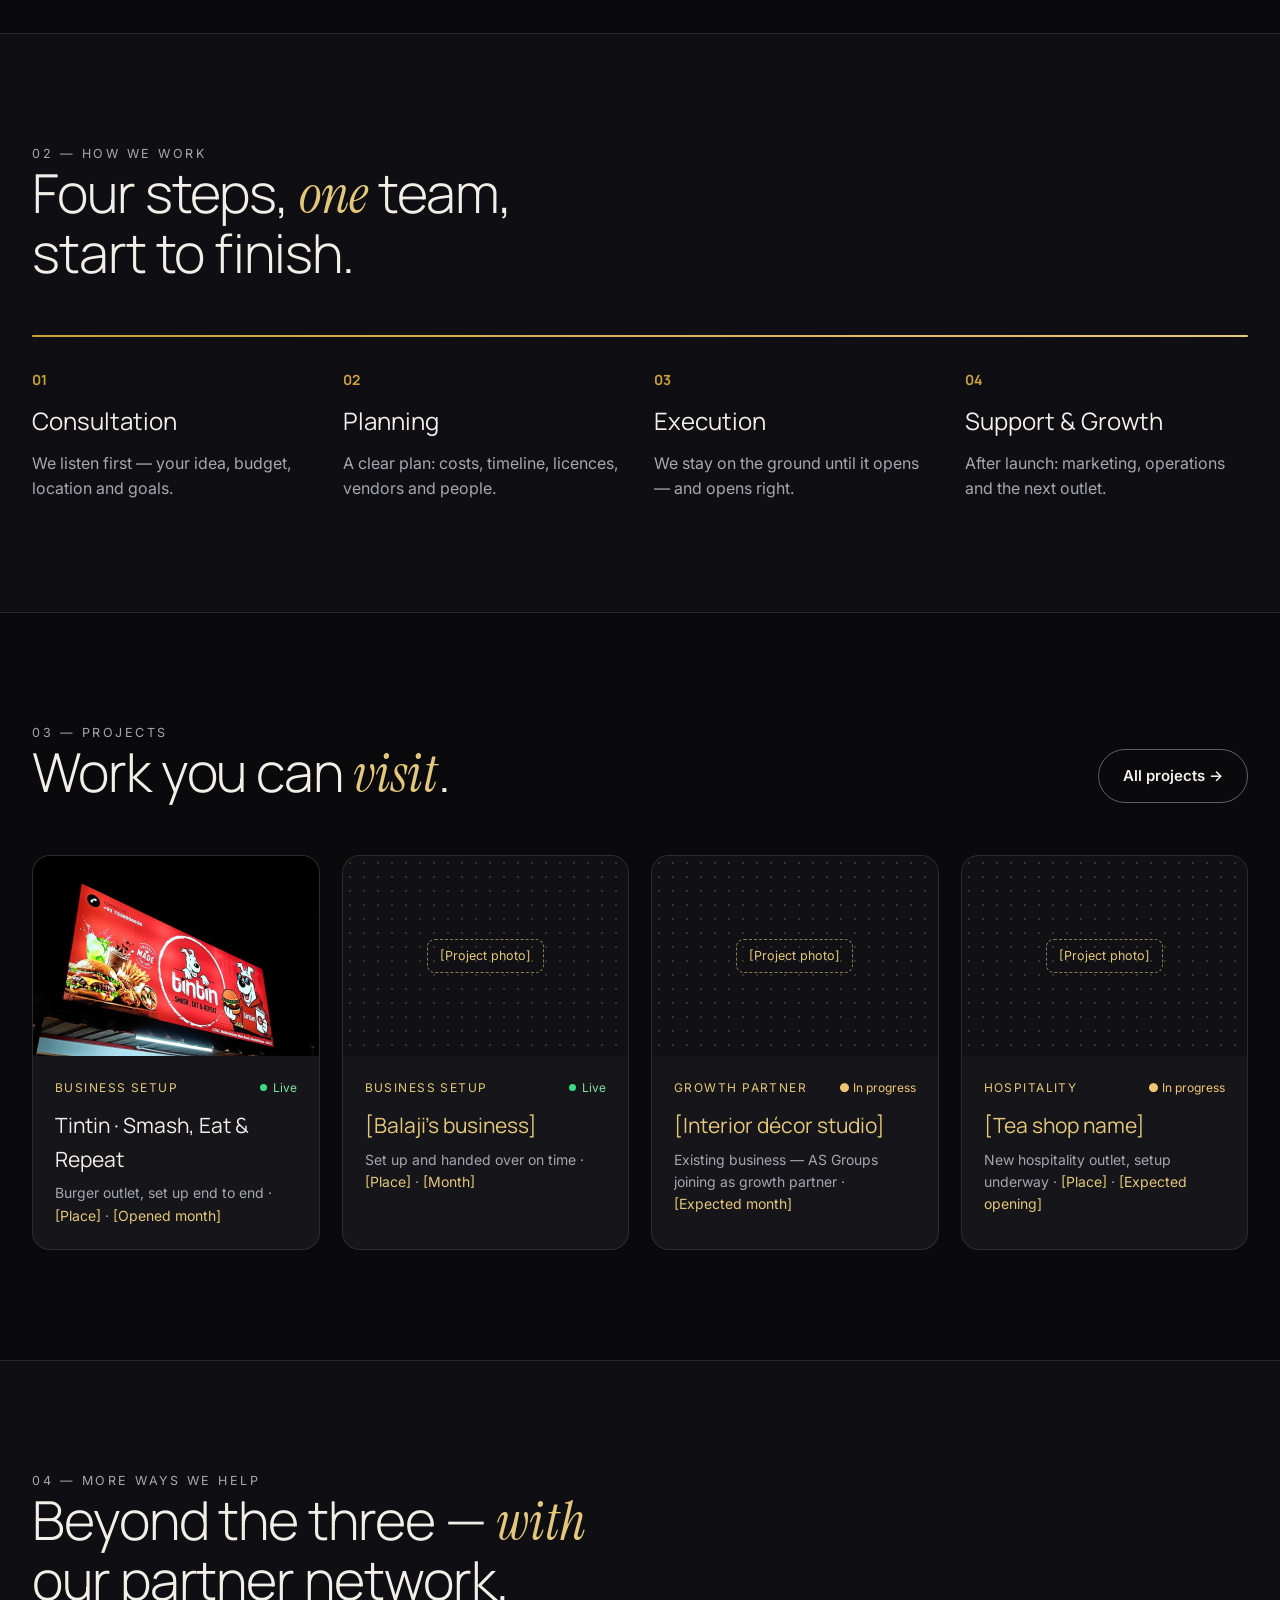
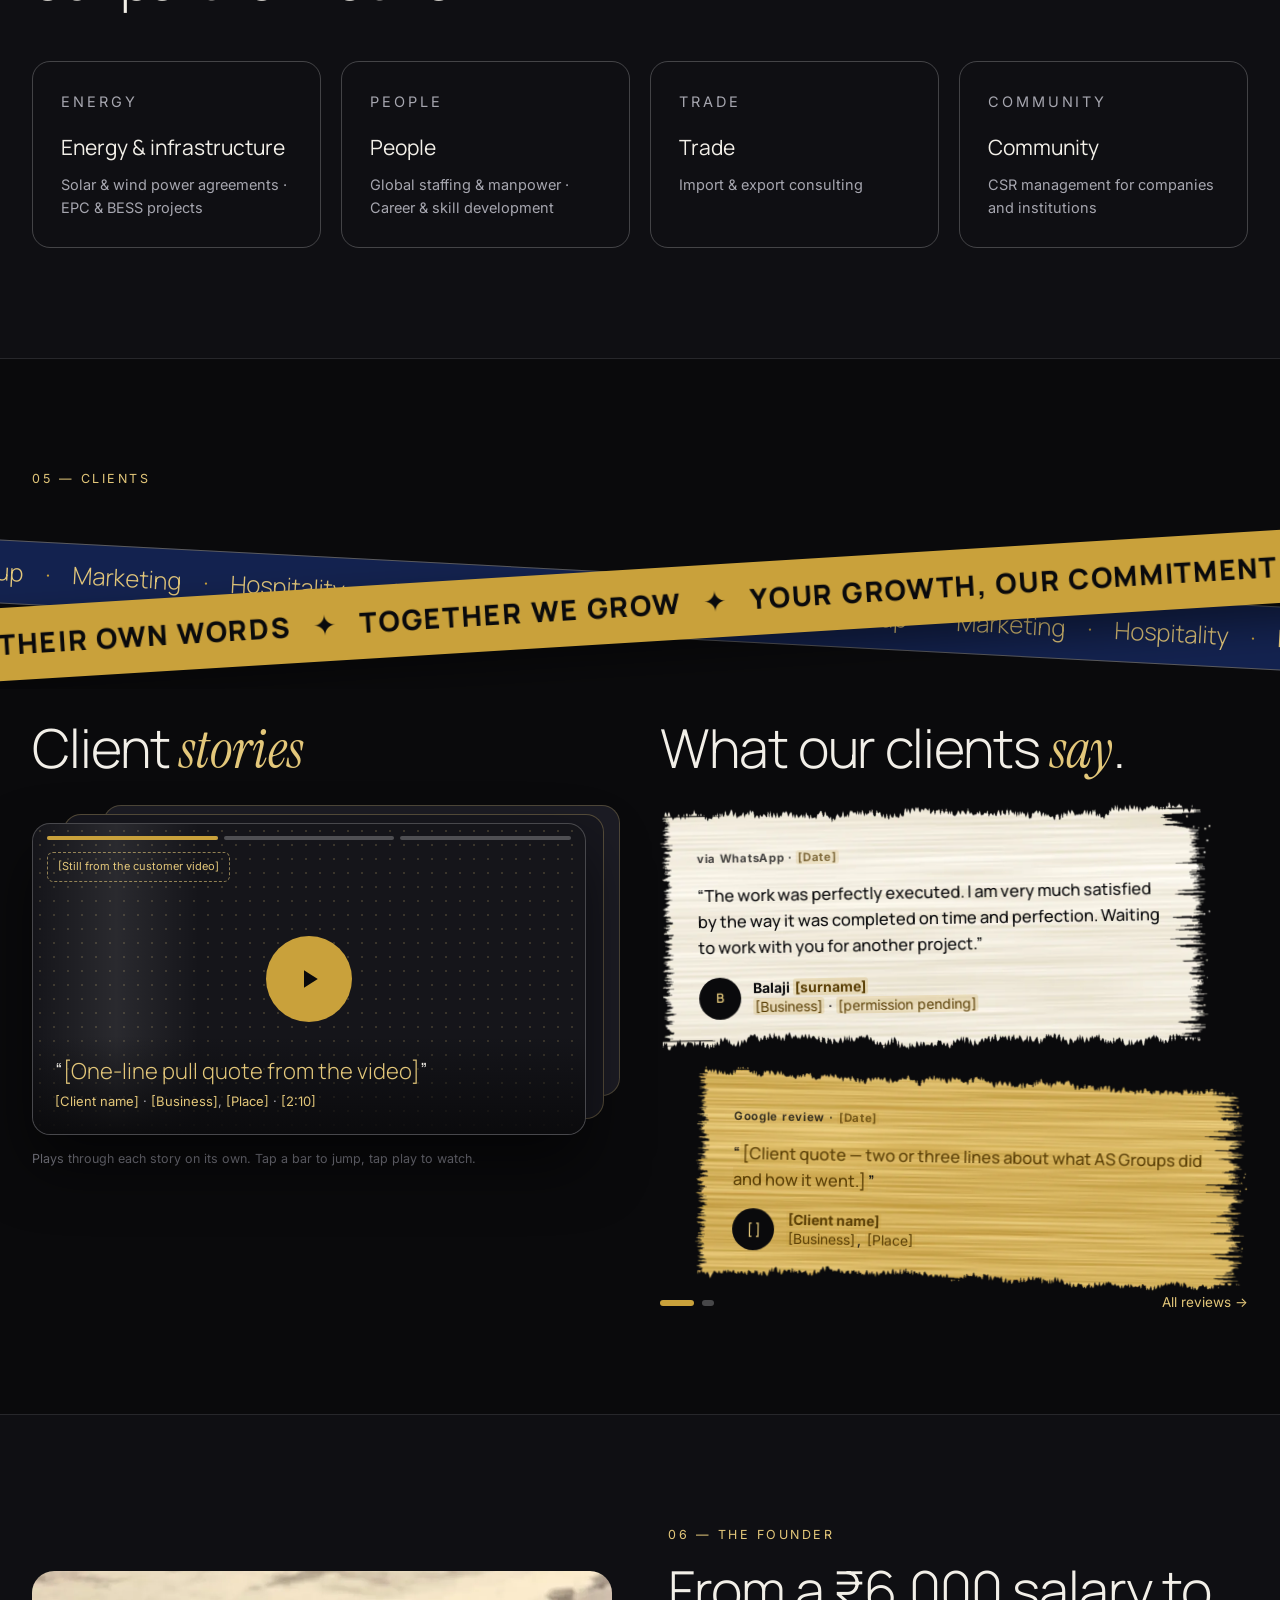
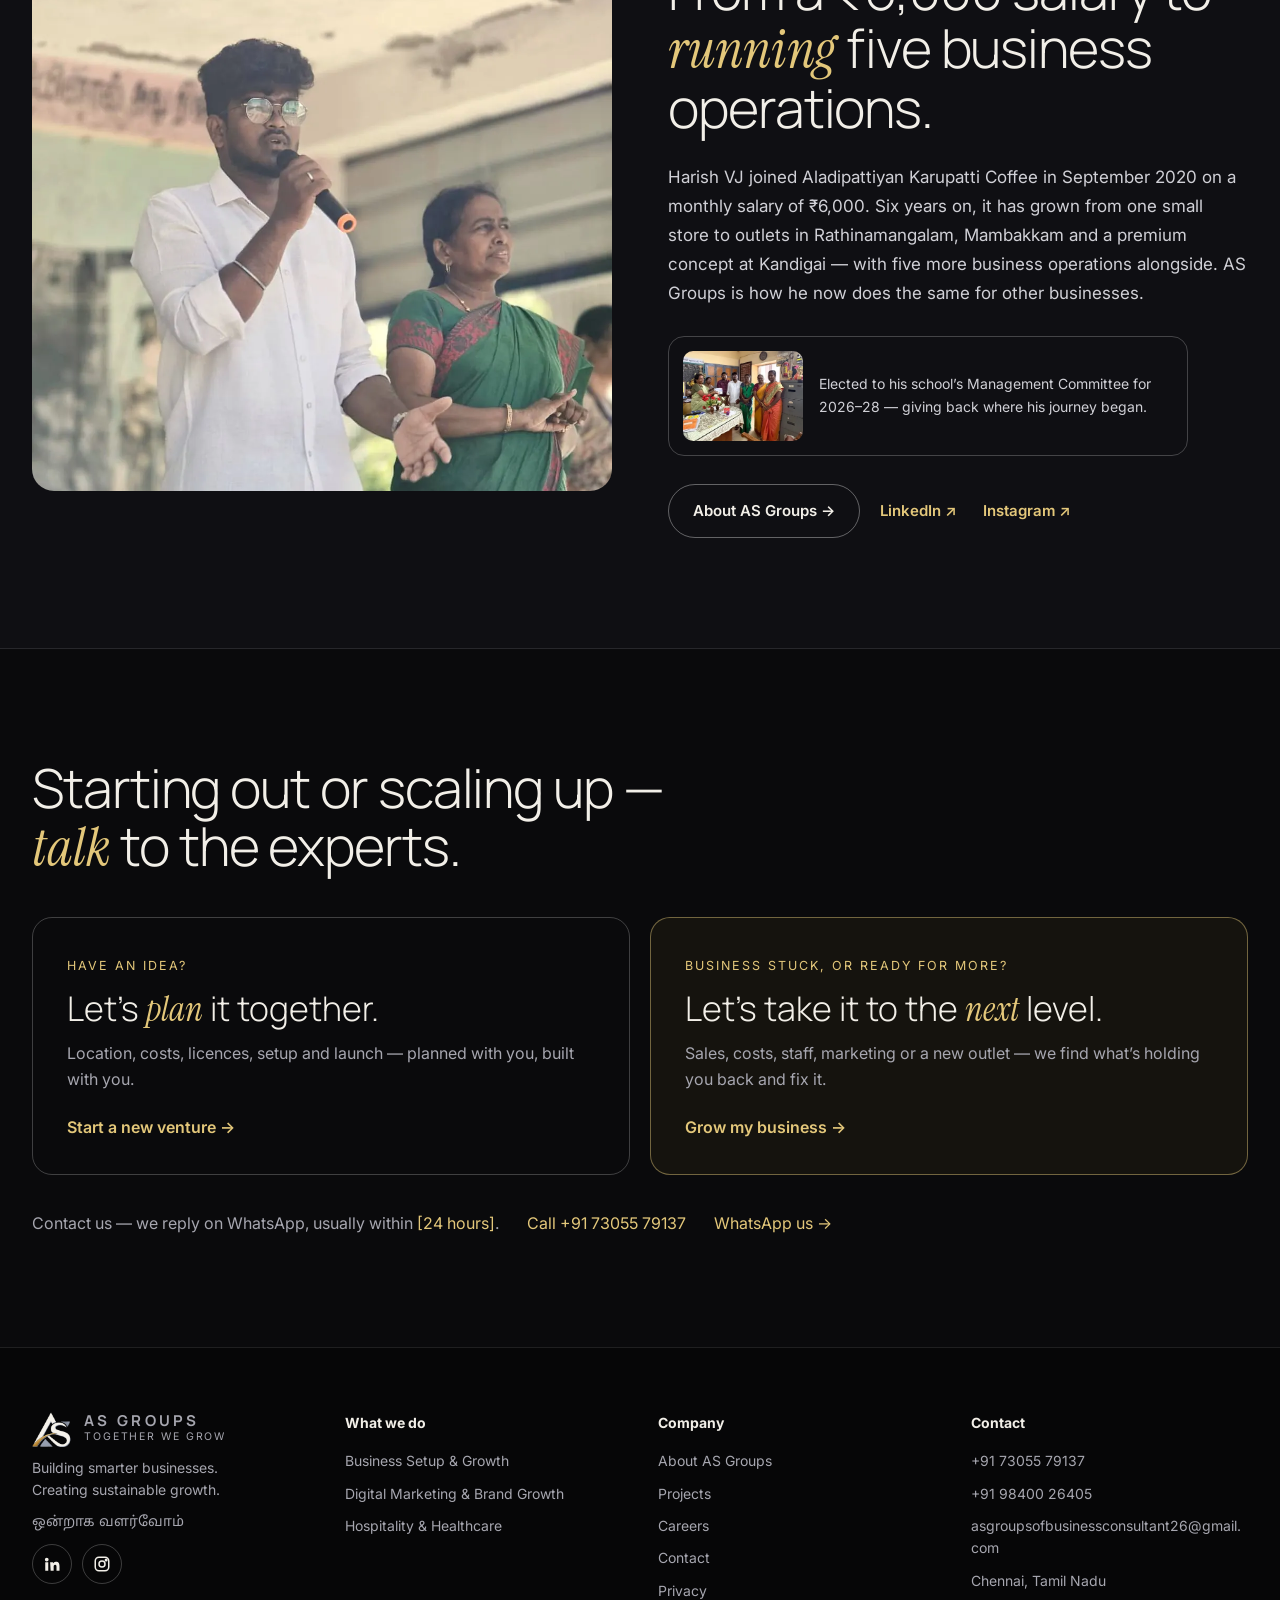
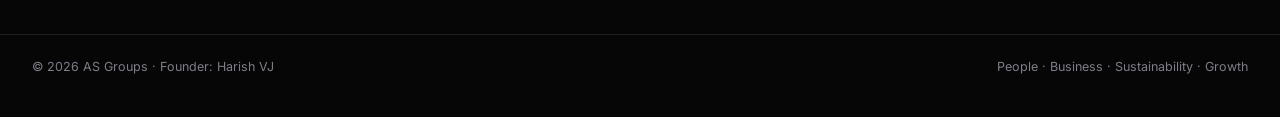
==== commit 42b94996: "Phones now get the moving photo circle, a swipeable "Where are you today?" strip and the stacking se" ====
--- a/index.html
+++ b/index.html
@@ -37,7 +37,7 @@
       </div>
     </div>
 
-    <div class="constellation" aria-hidden="true">
+    <div class="cwrap"><div class="constellation" aria-hidden="true">
       <div class="sway">
         <svg viewBox="0 0 640 640" width="640" height="640" fill="none">
           <g stroke="rgba(227,199,122,.55)" stroke-width="1.4" stroke-linecap="round">
@@ -62,7 +62,7 @@
         <div class="hub-words"><span class="w1">People</span><span class="w2">Business</span><span class="w3">Sustainability</span><span class="w4">Growth</span></div>
         <small>TOGETHER WE GROW</small>
       </div>
-    </div>
+    </div></div>
   </div>
 
   <!-- Numbers sit in the hero (decided 11 Nov) -->
@@ -75,6 +75,7 @@
     <div class="chooser-title">
       <h2 id="chooser-title" class="serif" style="margin:0">Where are you today?</h2>
       <span class="muted" style="font-size:13px;display:block;margin-top:8px">Pick one — it opens a chat with us.</span>
+      <span class="swipe-hint">Swipe <i>→</i></span>
     </div>
     <button class="door" type="button" data-enquire="Business setup"><span class="num">01</span><span class="t">I’m starting something new <span class="arr">→</span></span><span class="s">Plan, set up and open — with us beside you.</span></button>
     <button class="door" type="button" data-enquire="General enquiry"><span class="num">02</span><span class="t">My business is stuck <span class="arr">→</span></span><span class="s">We find what’s holding it back and fix it.</span></button>
--- a/css/styles.css
+++ b/css/styles.css
@@ -91,7 +91,9 @@
 .hero-lead { margin: 28px 0 0; max-width: 470px; font-size: 18px; color: #D0D0D6; }
 .hero-ctas { display: flex; gap: 14px; flex-wrap: wrap; margin-top: 36px; }
 
-.constellation { flex: 0 0 640px; height: 640px; position: relative; margin: 0 auto; }
+.cwrap { flex: 0 0 640px; max-width: 100%; aspect-ratio: 1 / 1; position: relative; margin: 0 auto; }
+/* The constellation is drawn at 640×640 and scaled to fit (main.js sets --cs), so phones get the full animation */
+.constellation { position: absolute; left: 0; top: 0; width: 640px; height: 640px; transform-origin: 0 0; transform: scale(var(--cs, 1)); }
 .constellation .sway { position: absolute; inset: 0; }
 .constellation svg { position: absolute; inset: 0; overflow: visible; }
 .c-card { position: absolute; }
@@ -369,7 +371,6 @@
 
 /* 5. MOBILE ------------------------------------------------ */
 @media (max-width: 1080px) {
-  .constellation { transform: scale(.82); transform-origin: top center; height: 540px; flex-basis: 640px; }
 }
 @media (max-width: 860px) {
   :root { --pad: 20px; }
@@ -379,18 +380,11 @@
   .menu-btn { display: inline-flex; align-items: center; justify-content: center; }
   .nav > .btn { display: none; }
   .hero-inner { min-height: auto; padding-top: 40px; }
-  .constellation { flex-basis: 100%; height: 470px; transform: none; }
-  .constellation .c-card.hide-sm, .constellation svg { display: none; }
-  .constellation .sway { animation: none; }
-  .c-card.m1 { left: 2% !important; top: 20px !important; }
-  .c-card.m2 { left: auto !important; right: 2% !important; top: 0 !important; }
-  .c-card.m3 { left: 50% !important; margin-left: -67px; top: 292px !important; }
-  .hub { left: 50%; top: 115px; margin-left: -170px; transform: scale(.75); }
-  .chooser-title, .door { border-right: 0; border-bottom: 1px solid var(--line); padding-left: 0; padding-right: 0; }
   .numbers .grid { grid-template-columns: 1fr 1fr; }
   .stat { border-right: 0; border-bottom: 1px solid var(--line); padding: 22px 12px 22px 0; }
   .stat b { font-size: 40px; }
-  .vcard { position: relative; top: 0 !important; min-height: 0; }
+  .vcard { min-height: 0; box-shadow: 0 -16px 40px rgba(0,0,0,.6); }  /* stays sticky: main.js sets each card's top so its whole height shows before the next card slides over */
+  .vcard-media { min-height: 210px; }
   .vcard-body { padding: 28px 22px; }
   .vcard-body h3 { font-size: 26px; }
   .section { padding: 80px 0; }
@@ -465,3 +459,46 @@
 /* Placeholders on the light painted plates need dark text to stay readable */
 .paint .ph { color: #5A3F06; background: rgba(201,161,59,.22); border-radius: 3px; padding: 0 2px; }
 .paint .avatar .ph { color: var(--gold-light); background: none; }
+
+/* "Where are you today?" — its own gold band so it stands apart from the numbers (11 Nov) */
+.chooser { background: linear-gradient(100deg, var(--gold) 0%, #D8B556 55%, var(--gold-light) 100%); border-top: 0; border-bottom: 0; color: var(--ink); }
+.chooser-title, .door { border-color: rgba(10,10,12,.16) !important; }
+.chooser h2.serif { color: var(--ink); }
+.chooser .muted, .door .s { color: rgba(10,10,12,.68) !important; }
+.door { color: var(--ink); }
+.door .num { color: rgba(10,10,12,.6); font-weight: 600; }
+.door .arr { color: var(--ink); }
+.door:hover { background: rgba(10,10,12,.08); }
+.door:focus-visible { outline-color: var(--ink); }
+
+/* Vertical cards: numbered 01 / 02 / 03 so they read as three areas, not a gallery (11 Nov) */
+.vcard { border-top: 3px solid var(--gold); }
+.vcard-body { background: linear-gradient(160deg, rgba(201,161,59,.13) 0%, rgba(201,161,59,0) 55%); }
+.vhead { display: flex; align-items: center; gap: 18px; }
+.vnum { flex: 0 0 auto; display: inline-flex; align-items: center; justify-content: center; min-width: 84px; height: 84px; padding: 0 14px; border-radius: 16px; background: var(--gold); color: var(--ink); font-family: var(--font-display); font-weight: 300; font-size: 46px; letter-spacing: -.02em; font-variant-numeric: tabular-nums; box-shadow: 0 12px 30px rgba(201,161,59,.25); }
+.vmeta { display: flex; flex-direction: column; gap: 4px; }
+.vof { font-size: 12px; letter-spacing: .14em; text-transform: uppercase; color: var(--muted); }
+.vmeta .label { font-family: var(--font-display); font-size: 19px; letter-spacing: 0; text-transform: none; color: var(--text); font-weight: 500; }
+.vcard-body h3 { font-size: 28px; }
+@media (max-width: 860px) {
+  .vnum { min-width: 64px; height: 64px; font-size: 34px; border-radius: 12px; }
+  .vmeta .label { font-size: 17px; }
+  .vcard-body h3 { font-size: 22px; }
+}
+
+
+/* Phones: "Where are you today?" as a horizontal swipe strip (11 Nov) */
+@media (max-width: 860px) {
+  .chooser .grid { display: flex; overflow-x: auto; scroll-snap-type: x mandatory; scroll-padding-inline: var(--pad); gap: 12px; padding-top: 26px; padding-bottom: 26px; -webkit-overflow-scrolling: touch; scrollbar-width: none; }
+  .chooser .grid::-webkit-scrollbar { display: none; }
+  .chooser-title { flex: 0 0 62%; border: 0 !important; padding: 4px 4px 4px 0; scroll-snap-align: start; display: flex; flex-direction: column; justify-content: center; }
+  .door { flex: 0 0 74%; scroll-snap-align: start; border: 1px solid rgba(10,10,12,.22) !important; border-radius: 16px; padding: 20px 18px; background: rgba(255,255,255,.18); min-height: 150px; justify-content: flex-start; }
+  .door:last-child { margin-right: var(--pad); }
+  .door .t { font-size: 19px; }
+  .chooser .swipe-hint { display: inline-block; }
+}
+.chooser .swipe-hint { display: none; margin-top: 10px; font-size: 12.5px; font-weight: 600; color: rgba(10,10,12,.7); }
+@media (prefers-reduced-motion: no-preference) and (max-width: 860px) {
+  .chooser .swipe-hint i { display: inline-block; font-style: normal; animation: nudge 1.4s ease-in-out infinite; }
+}
+@keyframes nudge { 0%,100% { transform: translateX(0); } 50% { transform: translateX(6px); } }
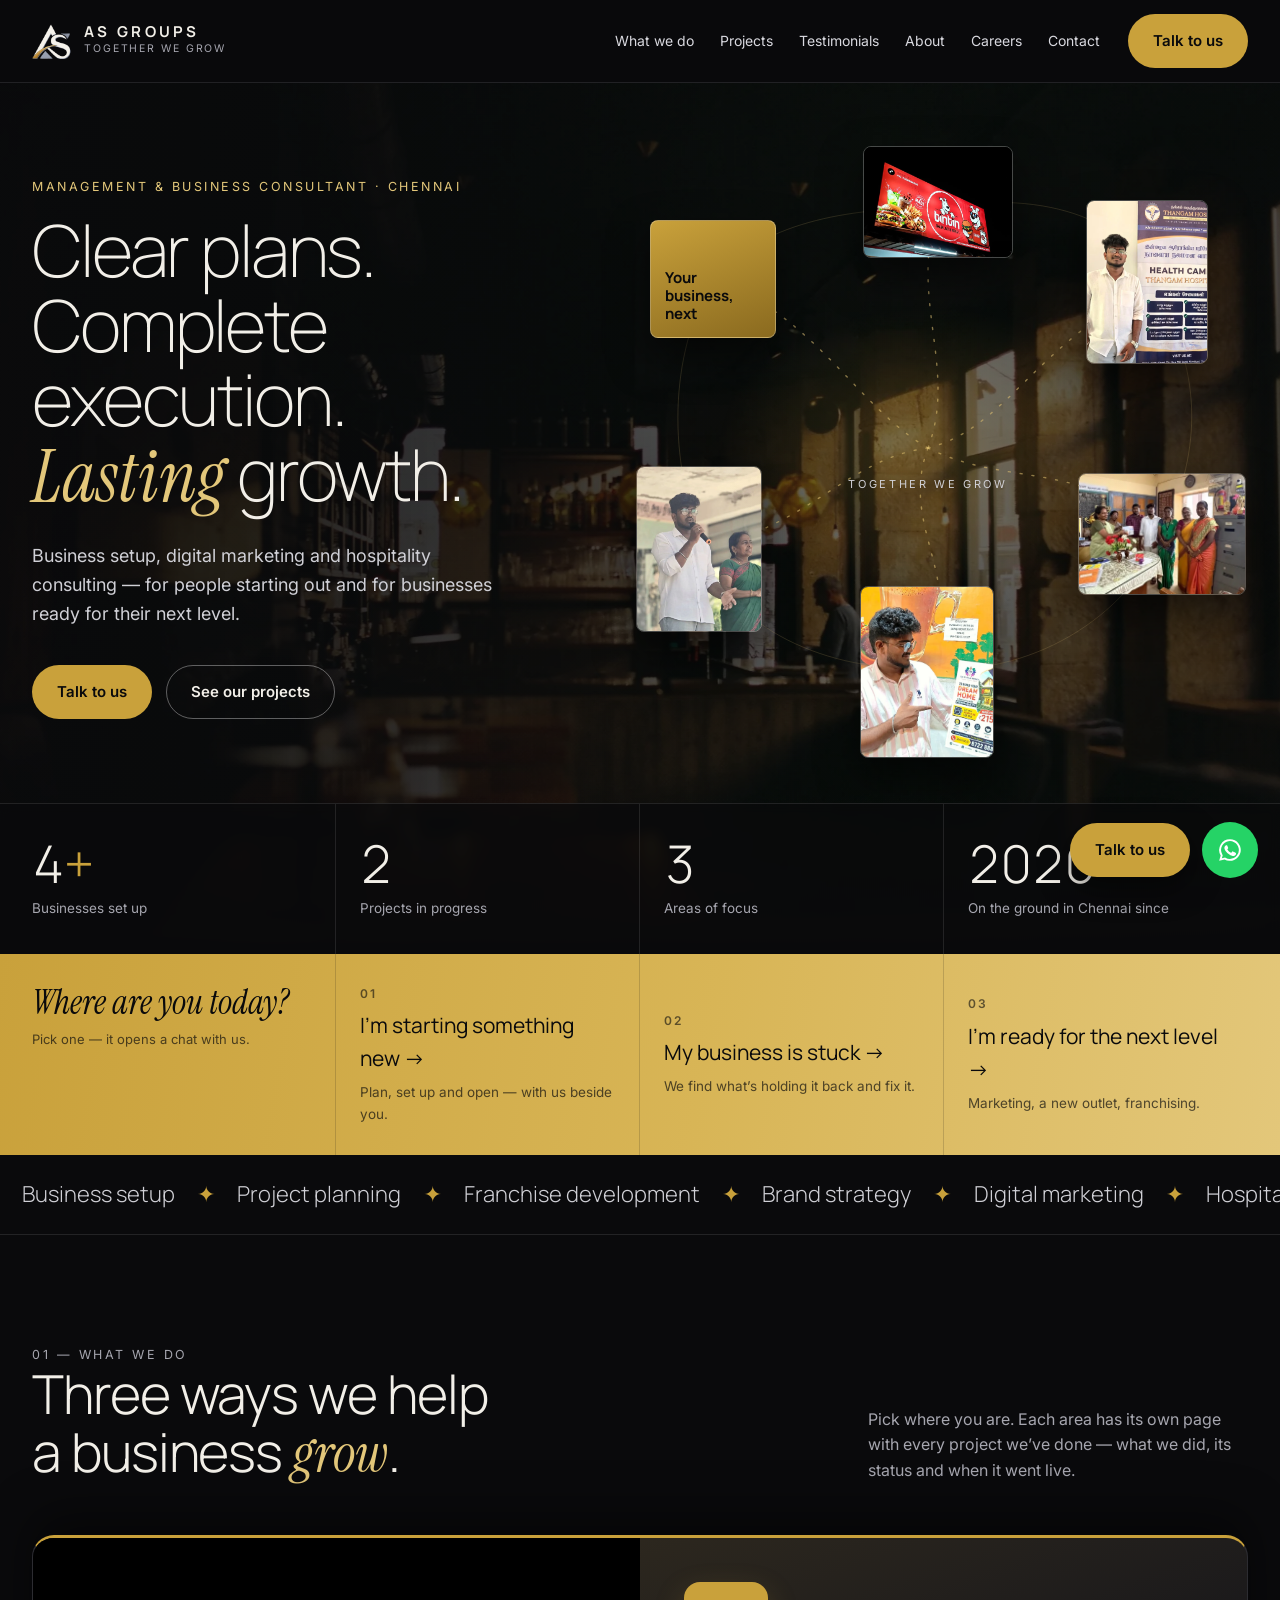
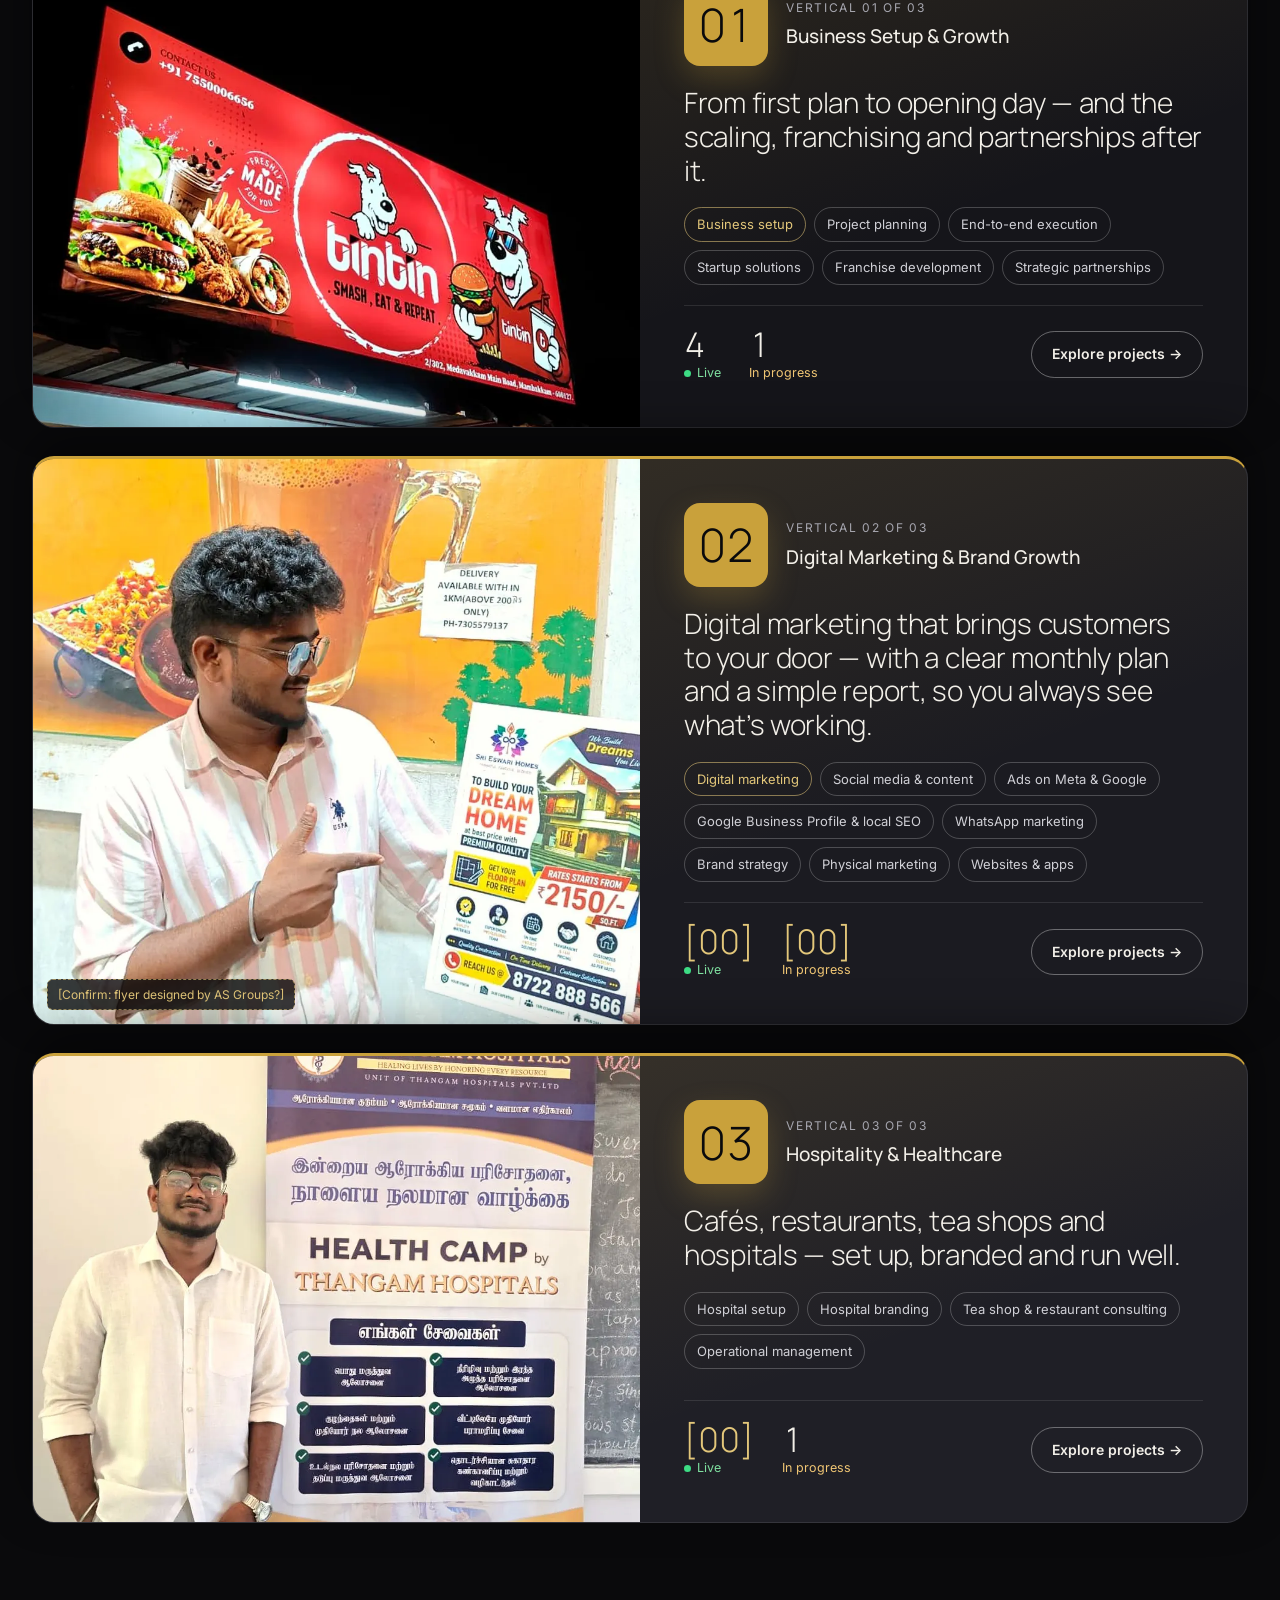
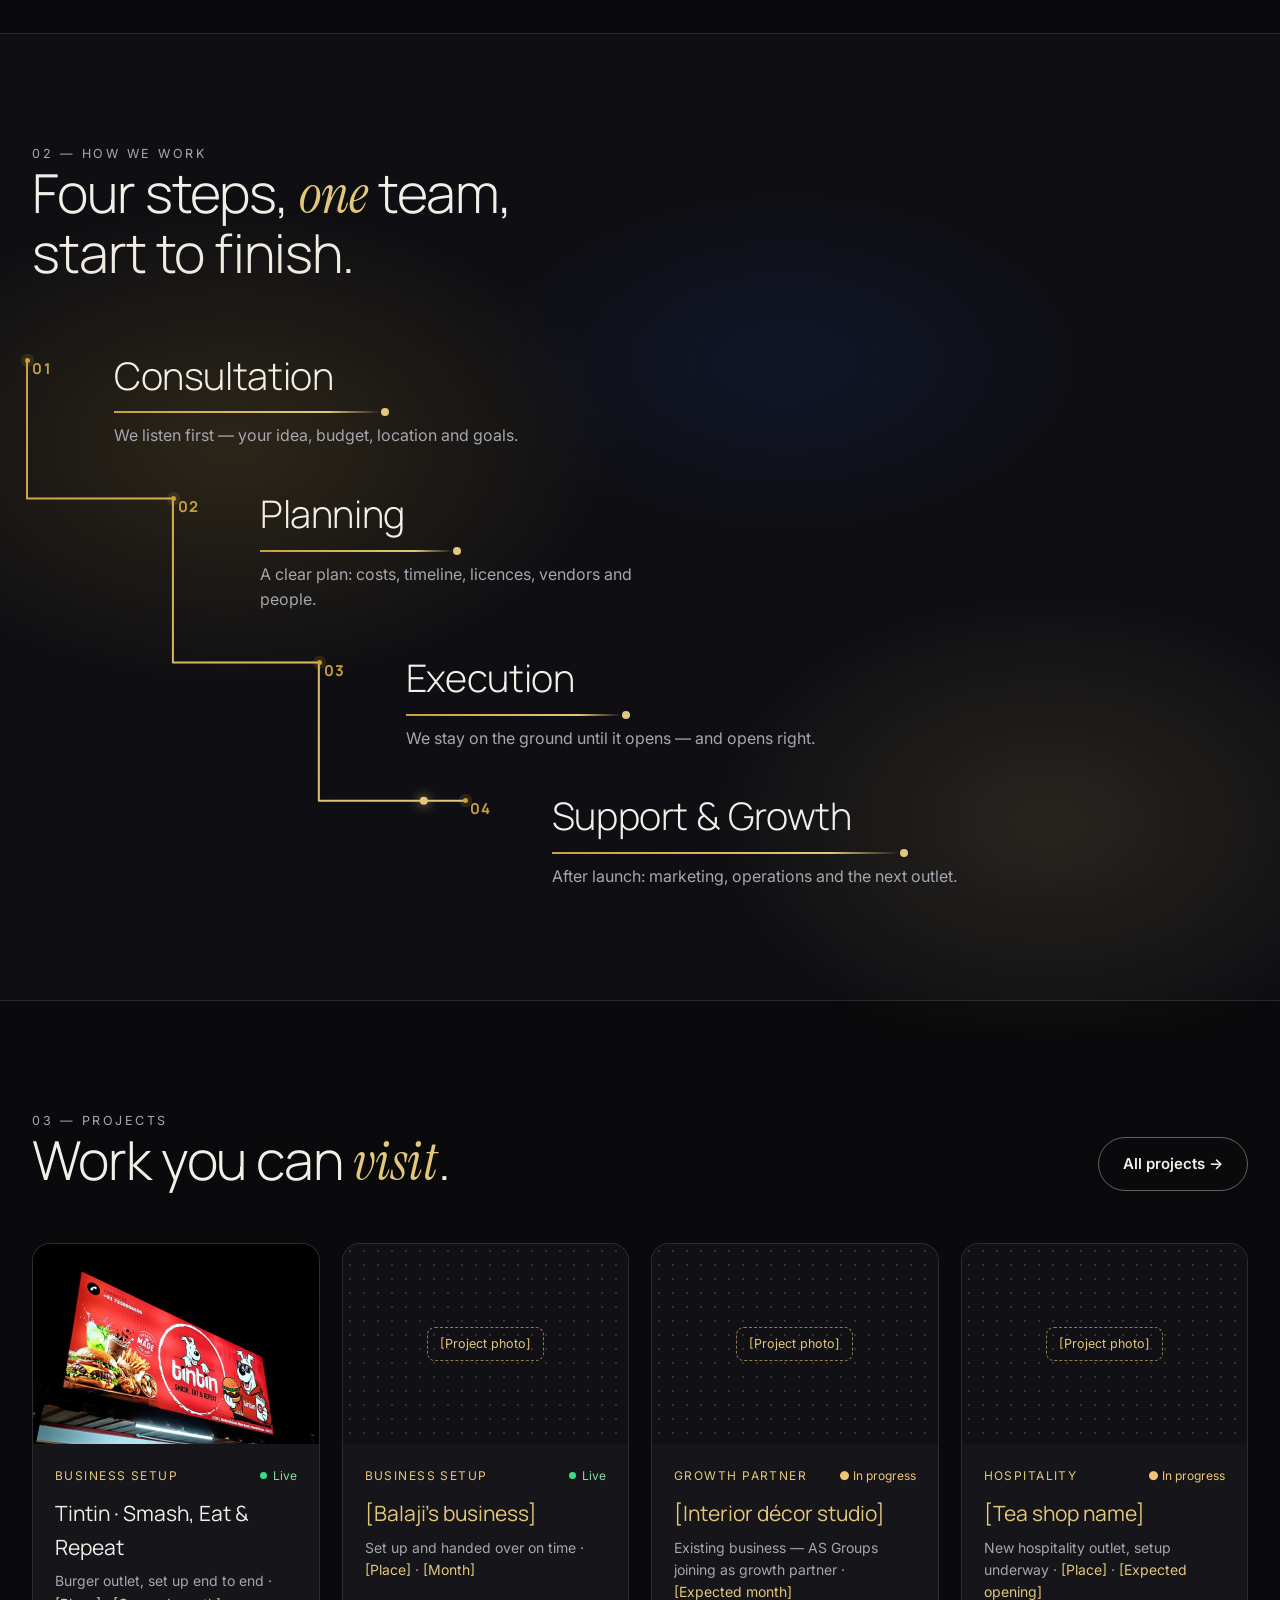
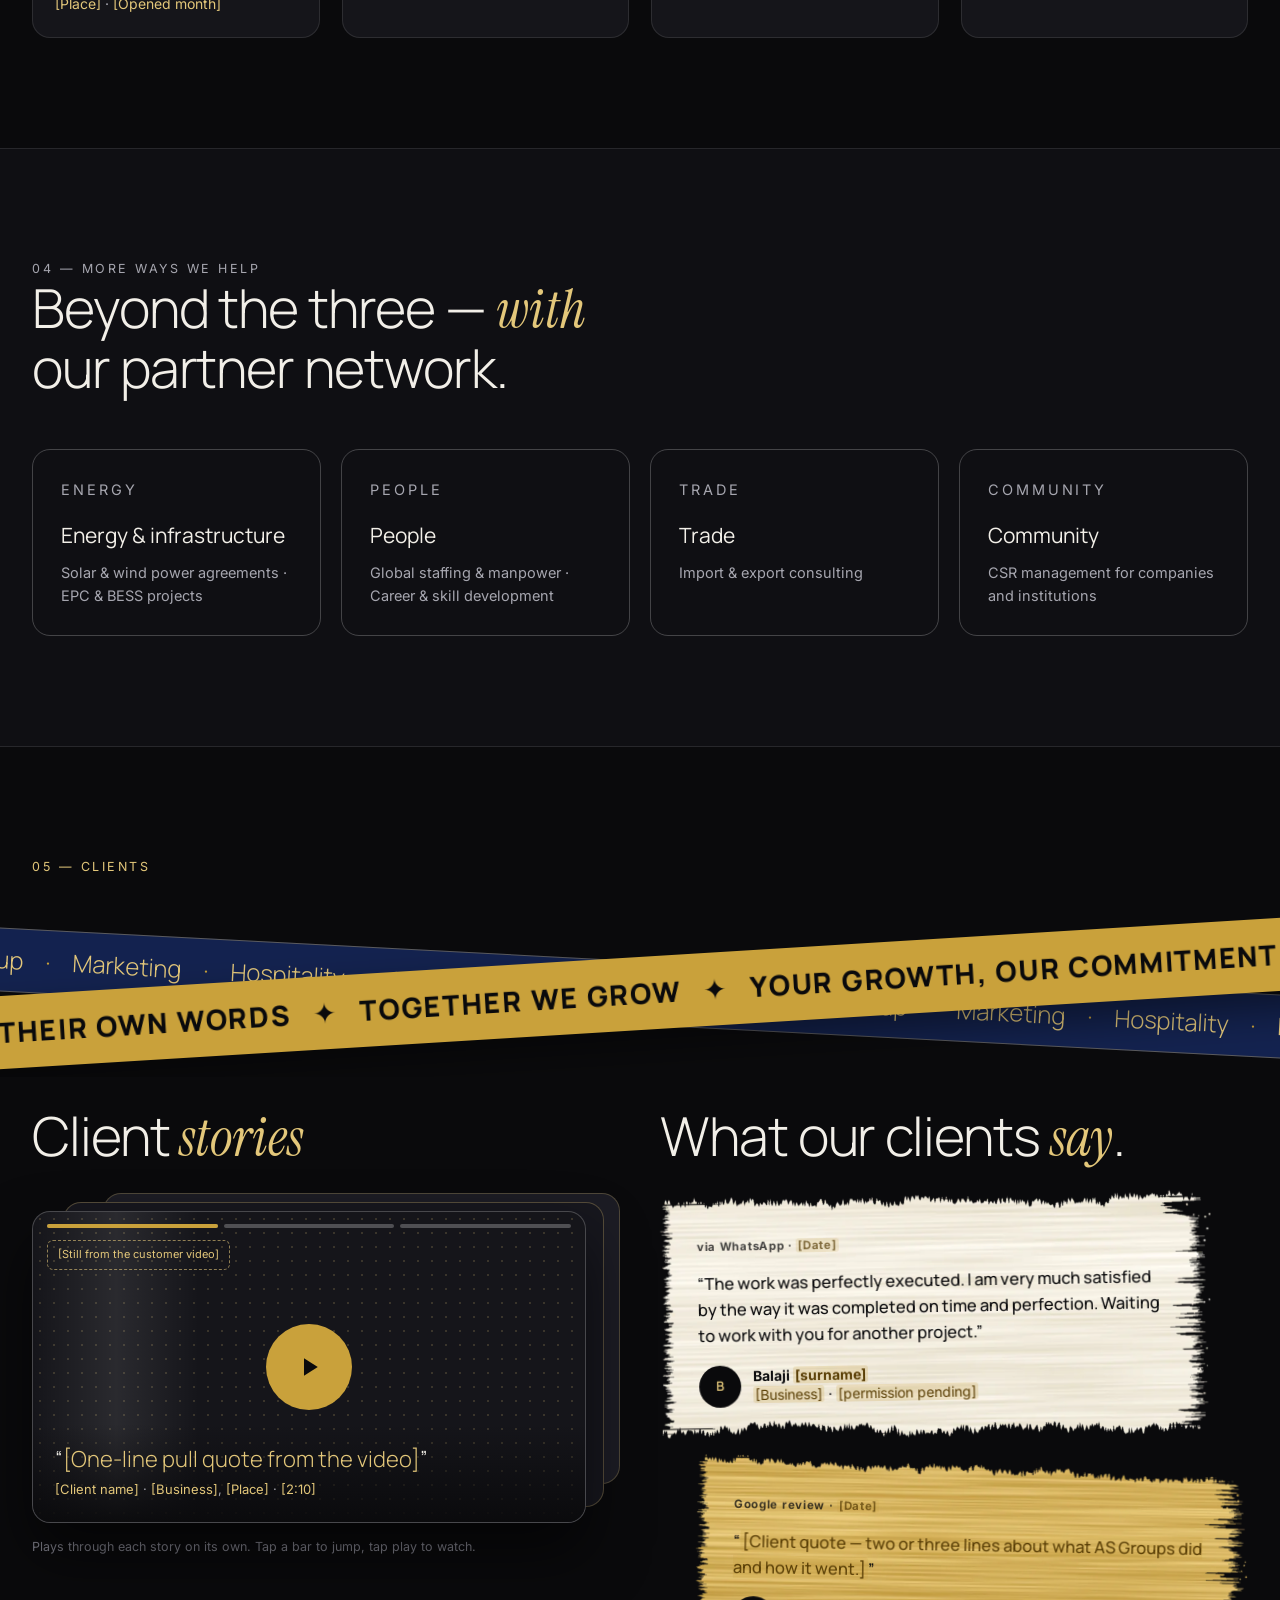
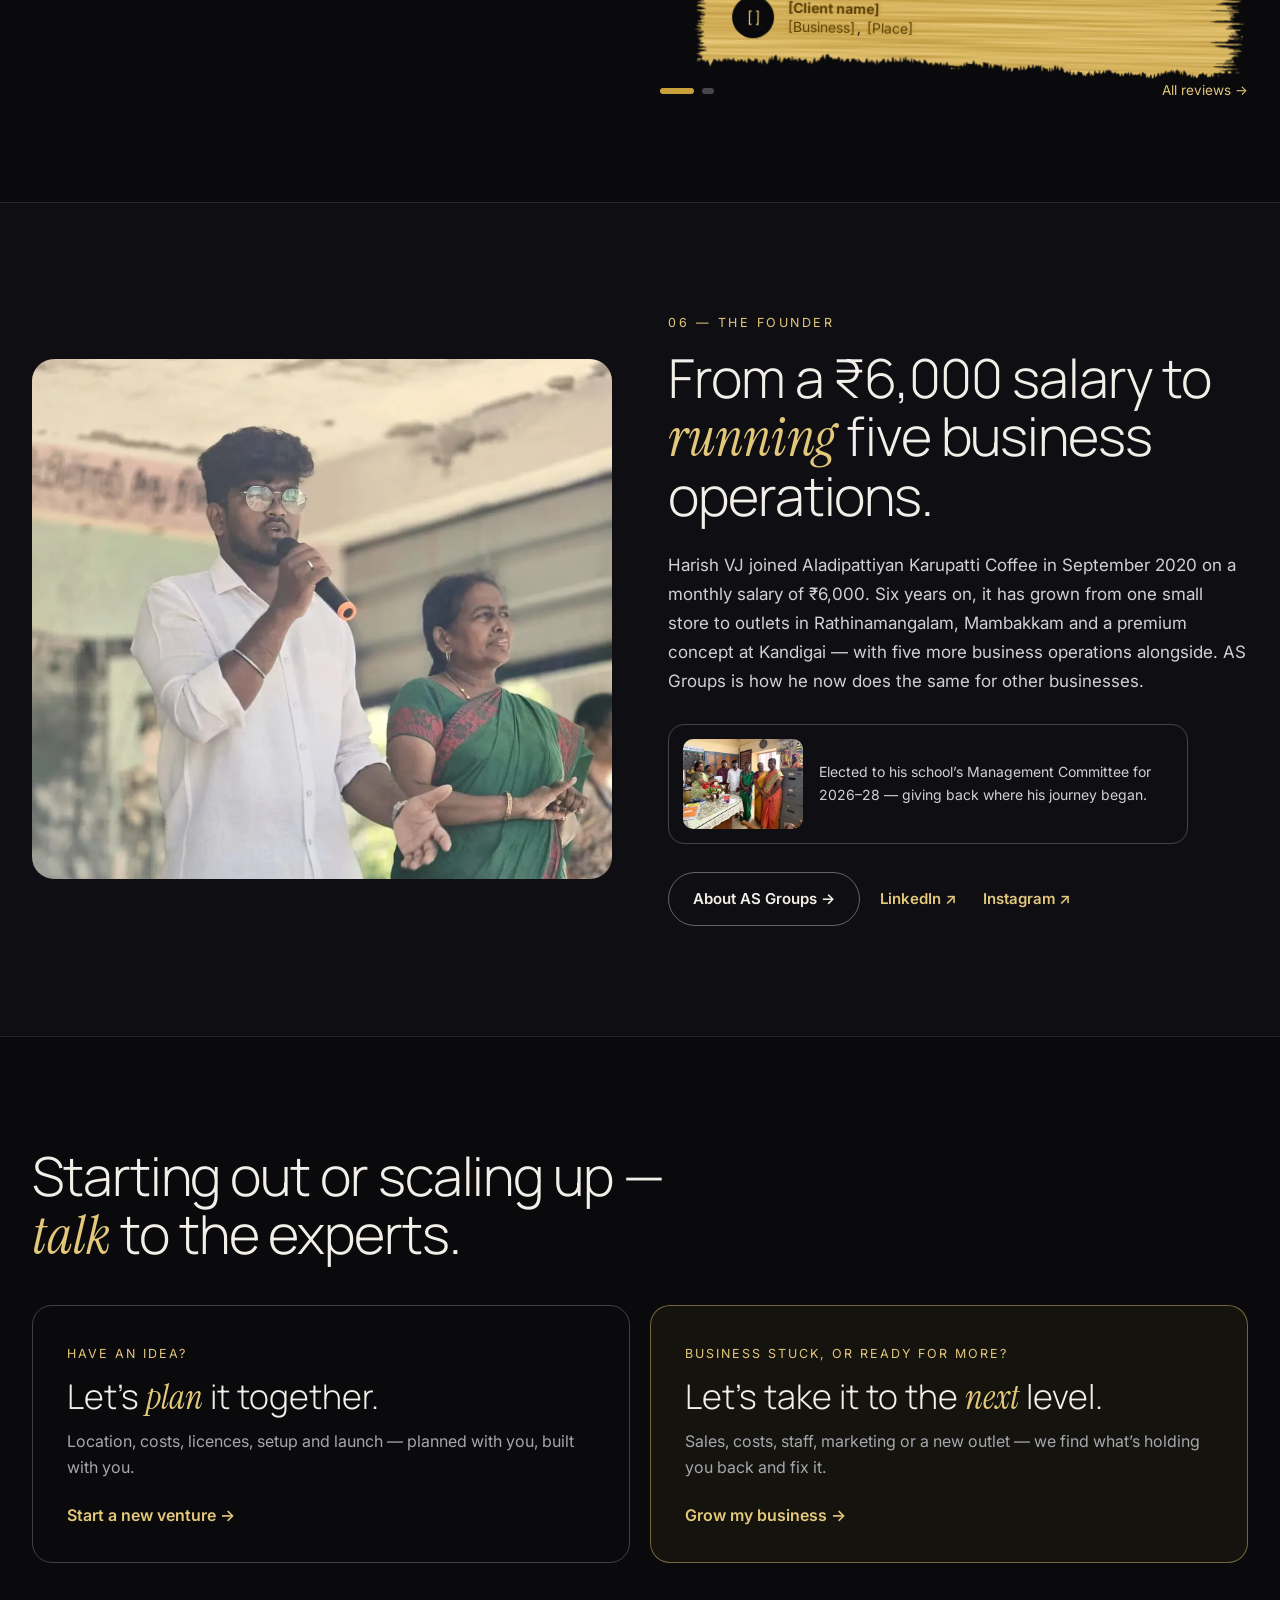
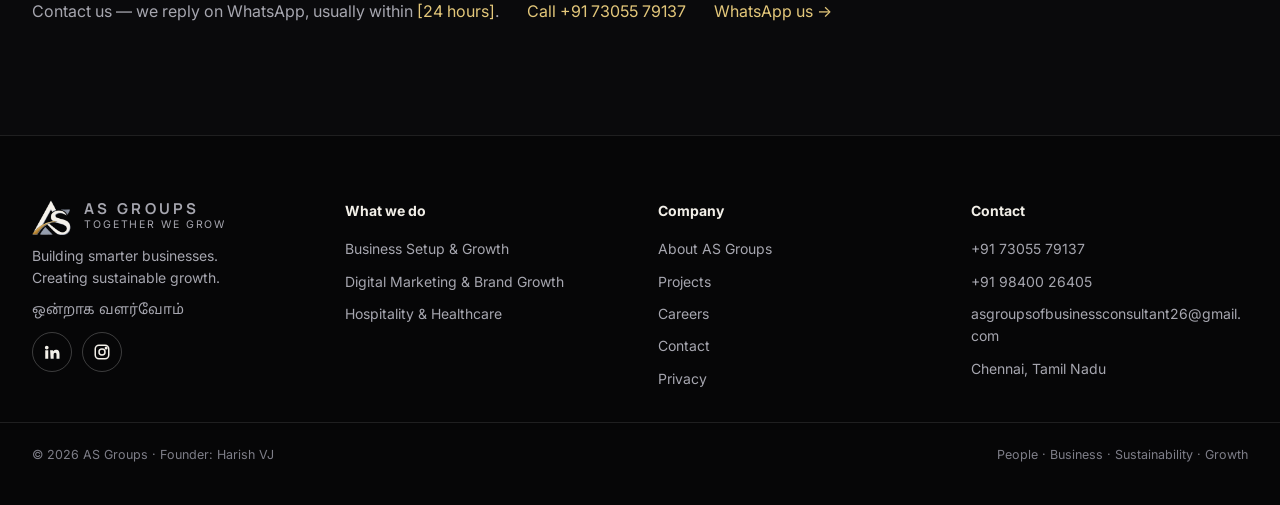
==== commit de480762: "Four steps get a glowing background and a staircase line that draws itself; Testimonials added to th" ====
--- a/index.html
+++ b/index.html
@@ -138,7 +138,7 @@
 </section>
 
 <!-- 05 CLIENTS (frozen design T1.4) -->
-<section class="section" style="padding-bottom:0" aria-labelledby="clients-title">
+<section class="section" id="clients" style="padding-bottom:0;scroll-margin-top:70px" aria-labelledby="clients-title">
   <div class="wrap"><p class="eyebrow">05 — Clients</p><h2 class="sr-only" id="clients-title">Client stories and reviews</h2></div>
   <div data-render="testimonials"></div>
 </section>
--- a/css/styles.css
+++ b/css/styles.css
@@ -502,3 +502,95 @@
   .chooser .swipe-hint i { display: inline-block; font-style: normal; animation: nudge 1.4s ease-in-out infinite; }
 }
 @keyframes nudge { 0%,100% { transform: translateX(0); } 50% { transform: translateX(6px); } }
+
+/* "Four steps": a staircase — each step sits further right, and its underline draws itself (11 Nov) */
+.process-line { display: none; }
+.steps { display: flex; flex-direction: column; gap: 34px; padding-top: 10px; }
+.steps > div { --indent: 0%; margin-left: var(--indent); display: grid; grid-template-columns: 64px 1fr; column-gap: 18px; max-width: 640px; }
+.steps > div:nth-child(2) { --indent: 12%; }
+.steps > div:nth-child(3) { --indent: 24%; }
+.steps > div:nth-child(4) { --indent: 36%; }
+.steps b { grid-row: span 2; font-size: 15px; padding-top: 12px; letter-spacing: .1em; }
+.steps h3 { position: relative; justify-self: start; margin: 0 0 18px; font-size: clamp(26px, 3vw, 38px); font-weight: 300; letter-spacing: -.01em; }
+.steps h3::after { content: ''; position: absolute; left: 0; bottom: -8px; height: 2px; width: calc(100% + 48px); background: linear-gradient(90deg, var(--gold), var(--gold-light) 80%, rgba(227,199,122,0)); transform: scaleX(0); transform-origin: left; transition: transform 1.1s var(--ease) .45s; }
+.steps h3::before { content: ''; position: absolute; left: calc(100% + 48px); bottom: -11px; width: 8px; height: 8px; border-radius: 50%; background: var(--gold-light); opacity: 0; transition: opacity .3s ease 1.4s; }
+.steps p { max-width: 420px; }
+.js .steps > .reveal { transform: translateX(-60px); }
+.js .steps > .reveal.is-in { transform: none; }
+.steps > .is-in h3::after, html:not(.js) .steps h3::after { transform: scaleX(1); }
+.steps > .is-in h3::before, html:not(.js) .steps h3::before { opacity: 1; }
+@media (max-width: 860px) {
+  .steps { gap: 28px; }
+  .steps > div { grid-template-columns: 40px 1fr; column-gap: 10px; }
+  .steps > div:nth-child(2) { --indent: 16px; }
+  .steps > div:nth-child(3) { --indent: 32px; }
+  .steps > div:nth-child(4) { --indent: 48px; }
+  .steps h3::after { width: calc(100% + 24px); }
+  .steps h3::before { left: calc(100% + 24px); }
+}
+@media (prefers-reduced-motion: reduce) {
+  .steps h3::after { transform: scaleX(1); } .steps h3::before { opacity: 1; }
+}
+/* Steps arrive one after another, each underline drawing after its heading lands */
+.steps > div:nth-child(2) { transition-delay: .25s; } .steps > div:nth-child(2) h3::after { transition-delay: .7s; } .steps > div:nth-child(2) h3::before { transition-delay: 1.65s; }
+.steps > div:nth-child(3) { transition-delay: .5s; }  .steps > div:nth-child(3) h3::after { transition-delay: .95s; } .steps > div:nth-child(3) h3::before { transition-delay: 1.9s; }
+.steps > div:nth-child(4) { transition-delay: .75s; } .steps > div:nth-child(4) h3::after { transition-delay: 1.2s; } .steps > div:nth-child(4) h3::before { transition-delay: 2.15s; }
+
+/* Phones: slimmer ribbons so a full phrase fits on screen (11 Nov) */
+@media (max-width: 860px) {
+  .ribbons { height: 120px; margin-top: 0; }
+  .ribbon.gold { top: 42px; padding: 8px 0; transform: rotate(-5deg); }
+  .ribbon.dark { top: 42px; padding: 7px 0; transform: rotate(5deg); }
+  .ribbon.gold .track { font-size: 14px; letter-spacing: .08em; }
+  .ribbon.dark .track { font-size: 13px; }
+  .ribbon .track span { padding: 0 12px; }
+}
+
+/* Phones: "Talk to us" / "See our projects" sit below the photo circle (11 Nov) */
+@media (max-width: 860px) {
+  .hero-copy { display: contents; }
+  .hero-copy > * { flex: 0 0 100%; min-width: 0; }
+  .hero-inner { row-gap: 0; }
+  .hero-copy h1, .hero-lead { margin-top: 0; }
+  .hero-lead { margin-top: 22px; }
+  .cwrap { order: 1; margin-top: 18px; }
+  .hero-ctas { order: 2; margin-top: 8px; margin-bottom: 28px; }
+}
+
+/* Phones: chooser cards as solid ink tiles — square-edged, numbered, no glassy fill (11 Nov) */
+@media (max-width: 860px) {
+  .door { background: var(--ink) !important; border: 0 !important; border-radius: 4px; color: var(--text); padding: 22px 20px 20px; min-height: 176px; box-shadow: 0 14px 28px rgba(10,10,12,.28); position: relative; }
+  .door .num { color: var(--gold); font-family: var(--font-display); font-size: 30px; font-weight: 300; letter-spacing: 0; line-height: 1; }
+  .door .t { color: var(--text); font-size: 18px; line-height: 1.3; margin-top: 10px; padding-right: 8px; }
+  .door .t .arr { display: none; }
+  .door .s { color: var(--muted) !important; font-size: 13px; }
+  .door::after { content: '→'; position: absolute; right: 16px; top: 18px; width: 34px; height: 34px; border-radius: 50%; border: 1px solid rgba(227,199,122,.5); color: var(--gold-light); display: flex; align-items: center; justify-content: center; font-size: 15px; }
+  .door:hover { background: #16161B !important; }
+}
+/* The swipe hint: the strip's contents are tugged left a little, then spring back */
+@keyframes tug { 0% { transform: translateX(0); } 35% { transform: translateX(-90px); } 55% { transform: translateX(-90px); } 80% { transform: translateX(8px); } 100% { transform: translateX(0); } }
+.chooser .grid.peek > * { animation: tug 1.4s cubic-bezier(.45,0,.2,1) both; }
+
+/* Four steps background (11 Nov):
+   - a slow, drifting gold glow behind the staircase
+   - a staircase line that joins 01 → 02 → 03 → 04 through the empty space beside them
+     (drawn by main.js), with a light that travels down it. Nothing crosses the text. */
+.steps { position: relative; isolation: isolate; }
+.steps::before { content: ''; position: absolute; z-index: -2; inset: -140px -10% -140px -10%; pointer-events: none;
+  background:
+    radial-gradient(38% 42% at 22% 30%, rgba(201,161,59,.16), rgba(201,161,59,0) 70%),
+    radial-gradient(34% 40% at 78% 75%, rgba(227,199,122,.12), rgba(227,199,122,0) 70%),
+    radial-gradient(30% 30% at 60% 20%, rgba(19,34,79,.38), rgba(19,34,79,0) 70%);
+  filter: blur(10px); animation: glowdrift 18s ease-in-out infinite alternate; }
+@keyframes glowdrift { 0% { transform: translate(0,0) scale(1); } 50% { transform: translate(4%,3%) scale(1.06); } 100% { transform: translate(-3%,5%) scale(1.02); } }
+.steps-path { position: absolute; left: 0; top: 0; z-index: -1; overflow: visible; pointer-events: none; }
+.steps-path .track { fill: none; stroke: rgba(227,199,122,.18); stroke-width: 1.5; }
+.steps-path .draw { fill: none; stroke: url(#stepsGold); stroke-width: 2; stroke-linecap: round; stroke-linejoin: round; stroke-dasharray: 1; stroke-dashoffset: 1; transition: stroke-dashoffset 2.6s cubic-bezier(.6,0,.2,1) .3s; }
+.steps.drawn .steps-path .draw { stroke-dashoffset: 0; }
+.steps-path .runner { fill: var(--gold-light); filter: drop-shadow(0 0 6px rgba(227,199,122,.9)); opacity: 0; transition: opacity .4s ease 2.8s; }
+.steps.drawn .steps-path .runner { opacity: 1; }
+.steps b { position: relative; }
+.steps b::after { content: ''; position: absolute; left: -7px; top: 13px; width: 5px; height: 5px; border-radius: 50%; background: var(--gold); box-shadow: 0 0 0 4px rgba(201,161,59,.15); }
+@media (prefers-reduced-motion: reduce) {
+  .steps-path .draw { stroke-dashoffset: 0; } .steps-path .runner { display: none; }
+}
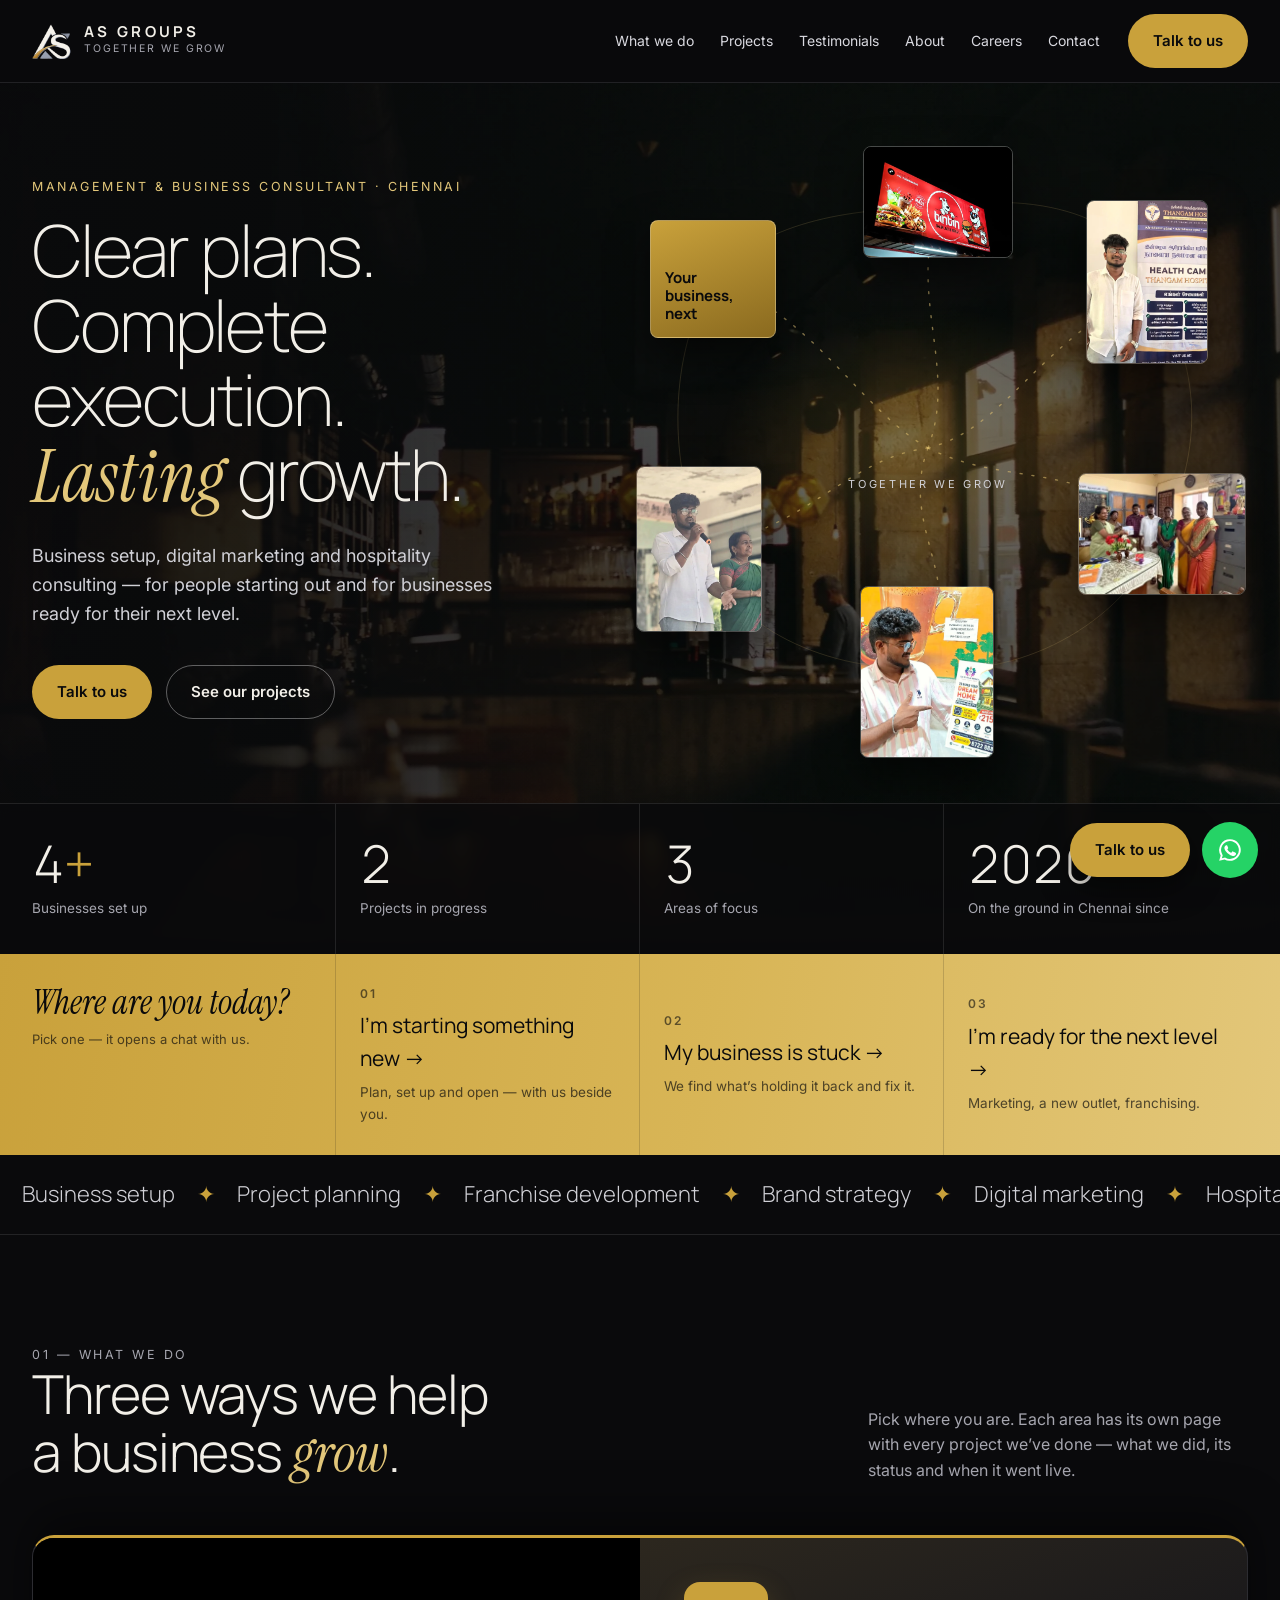
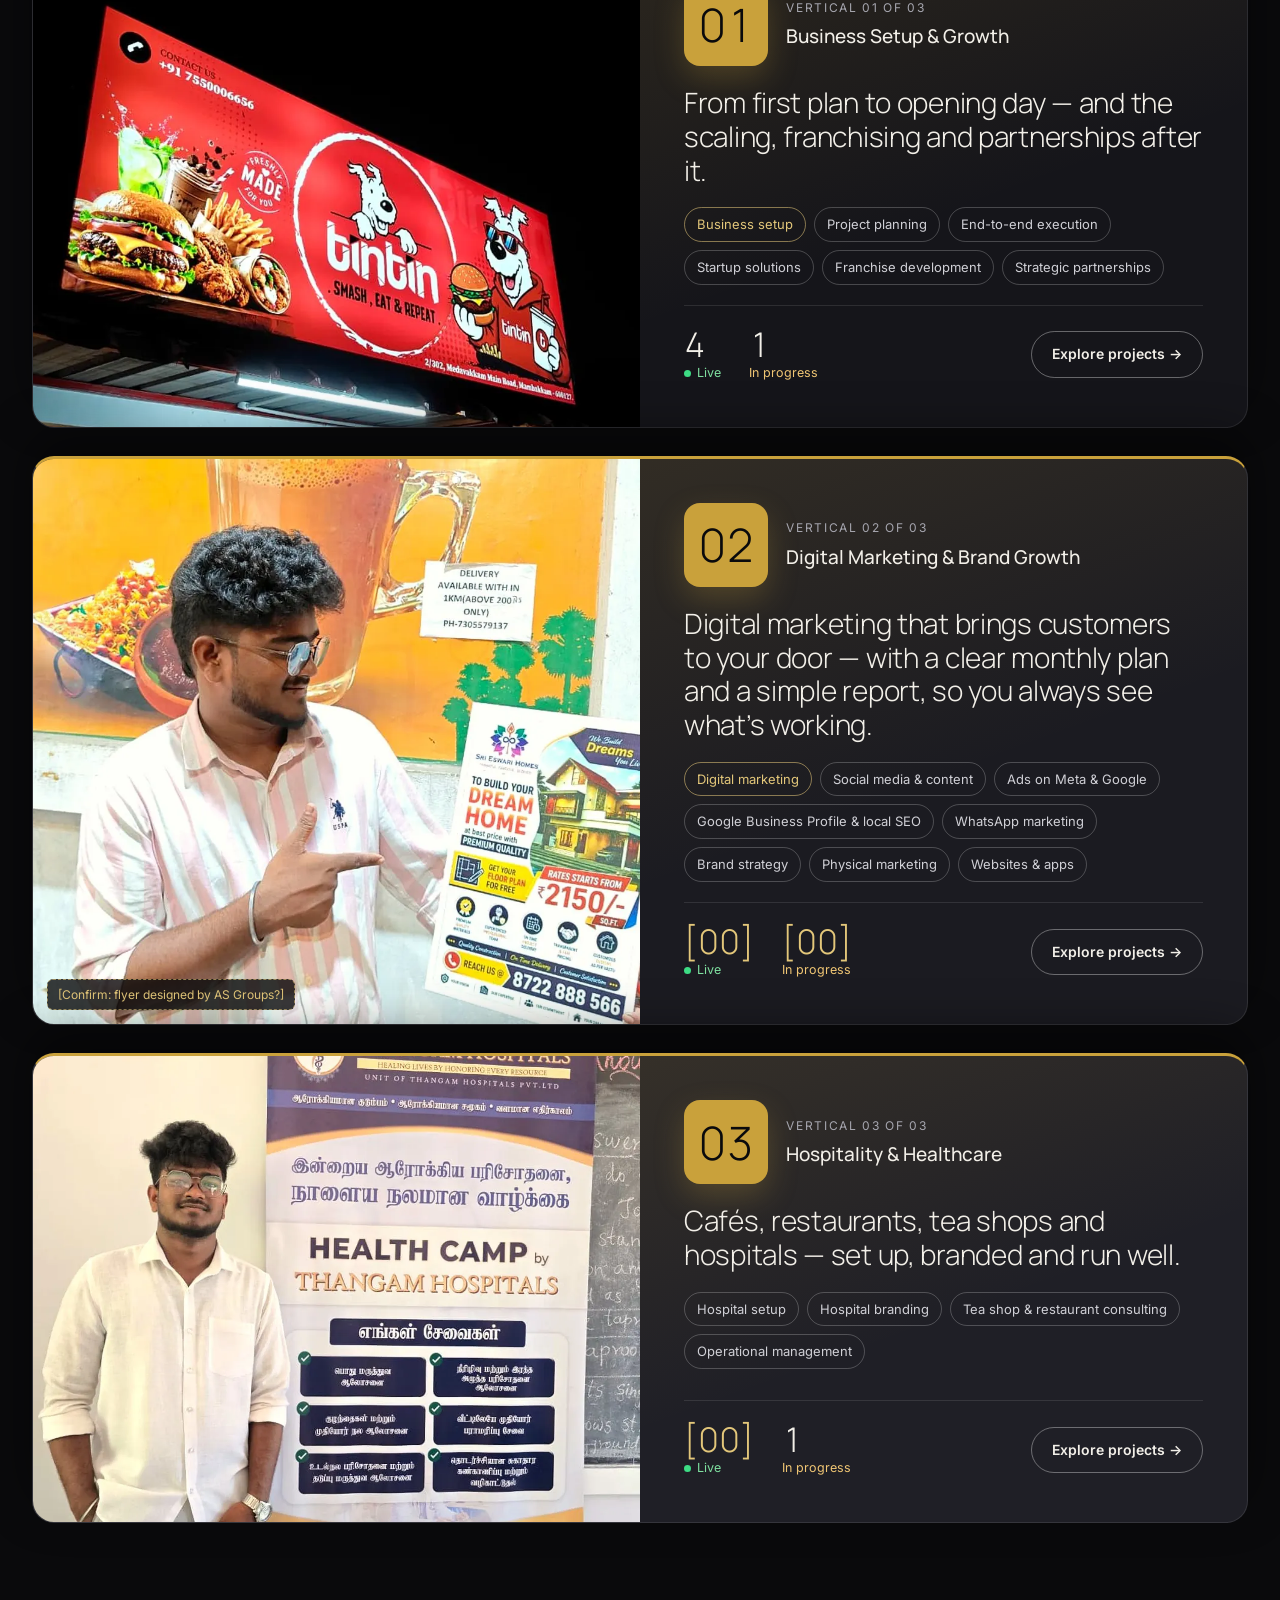
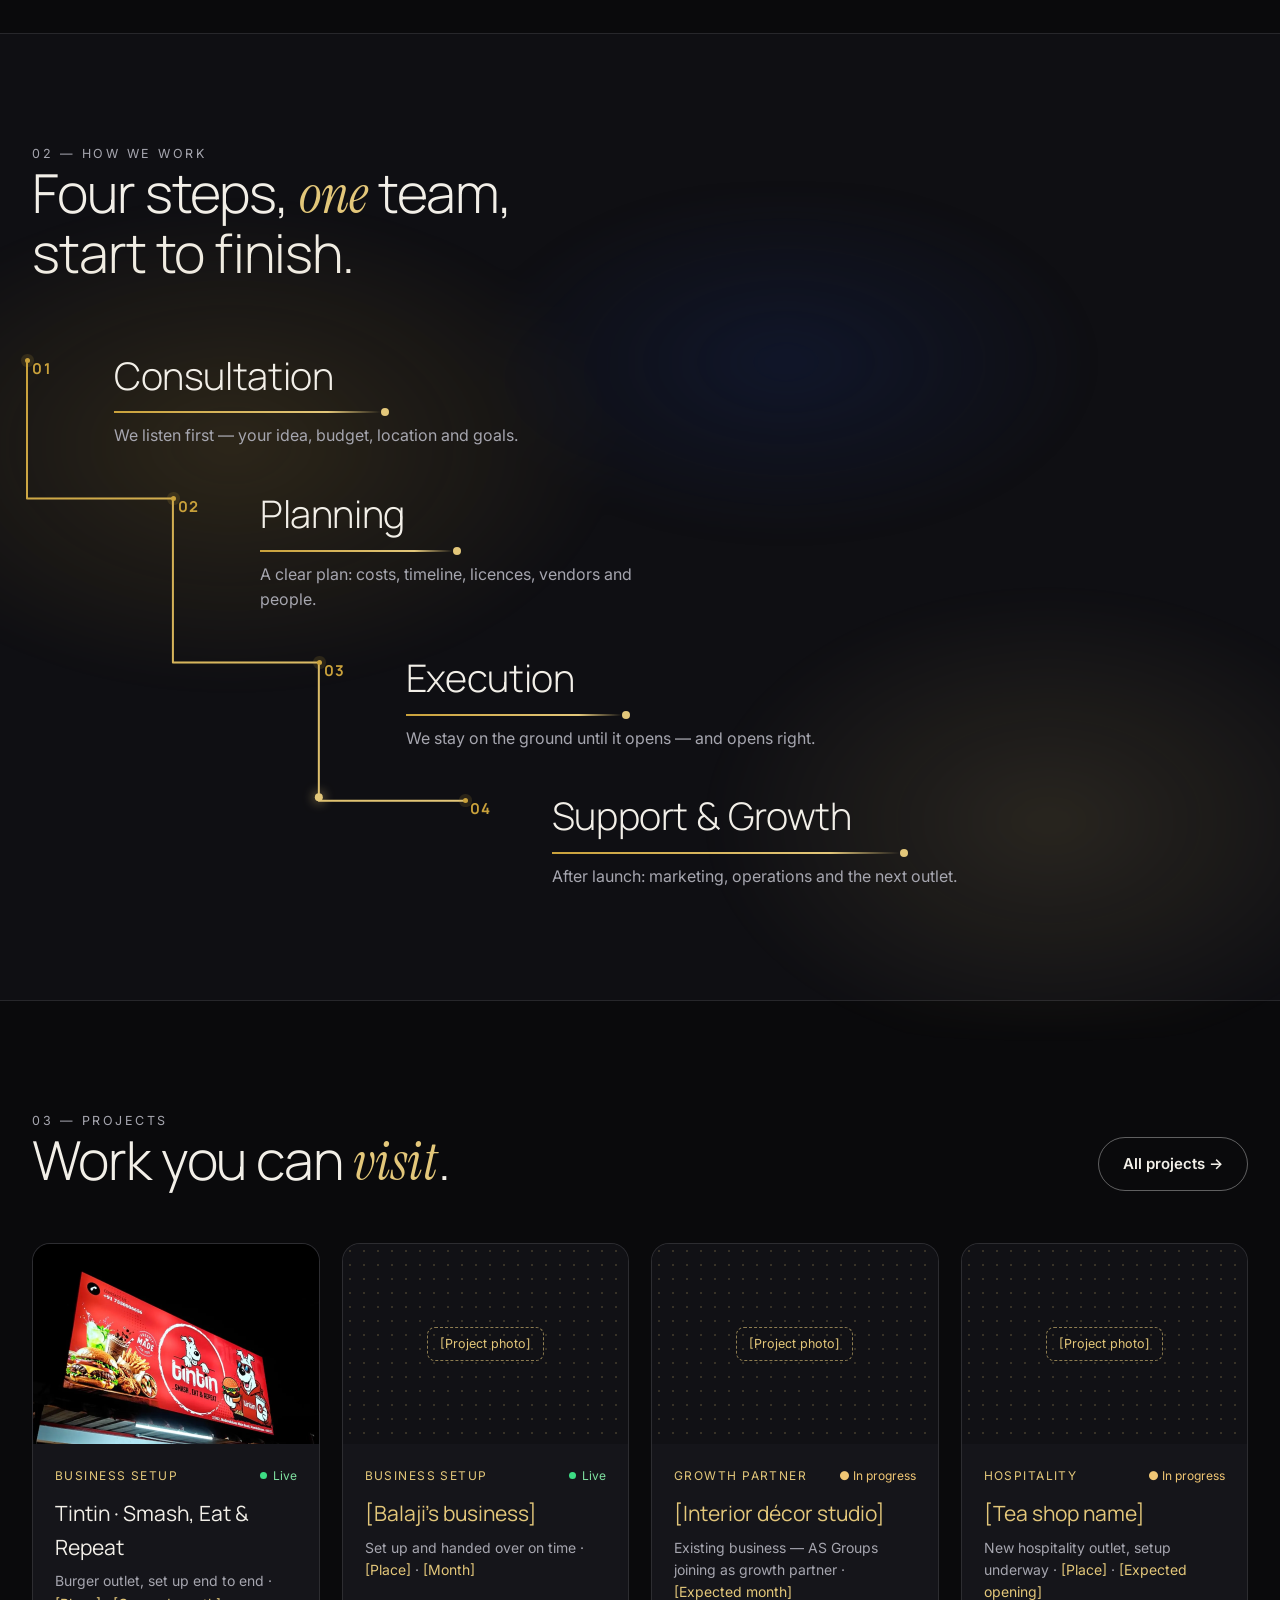
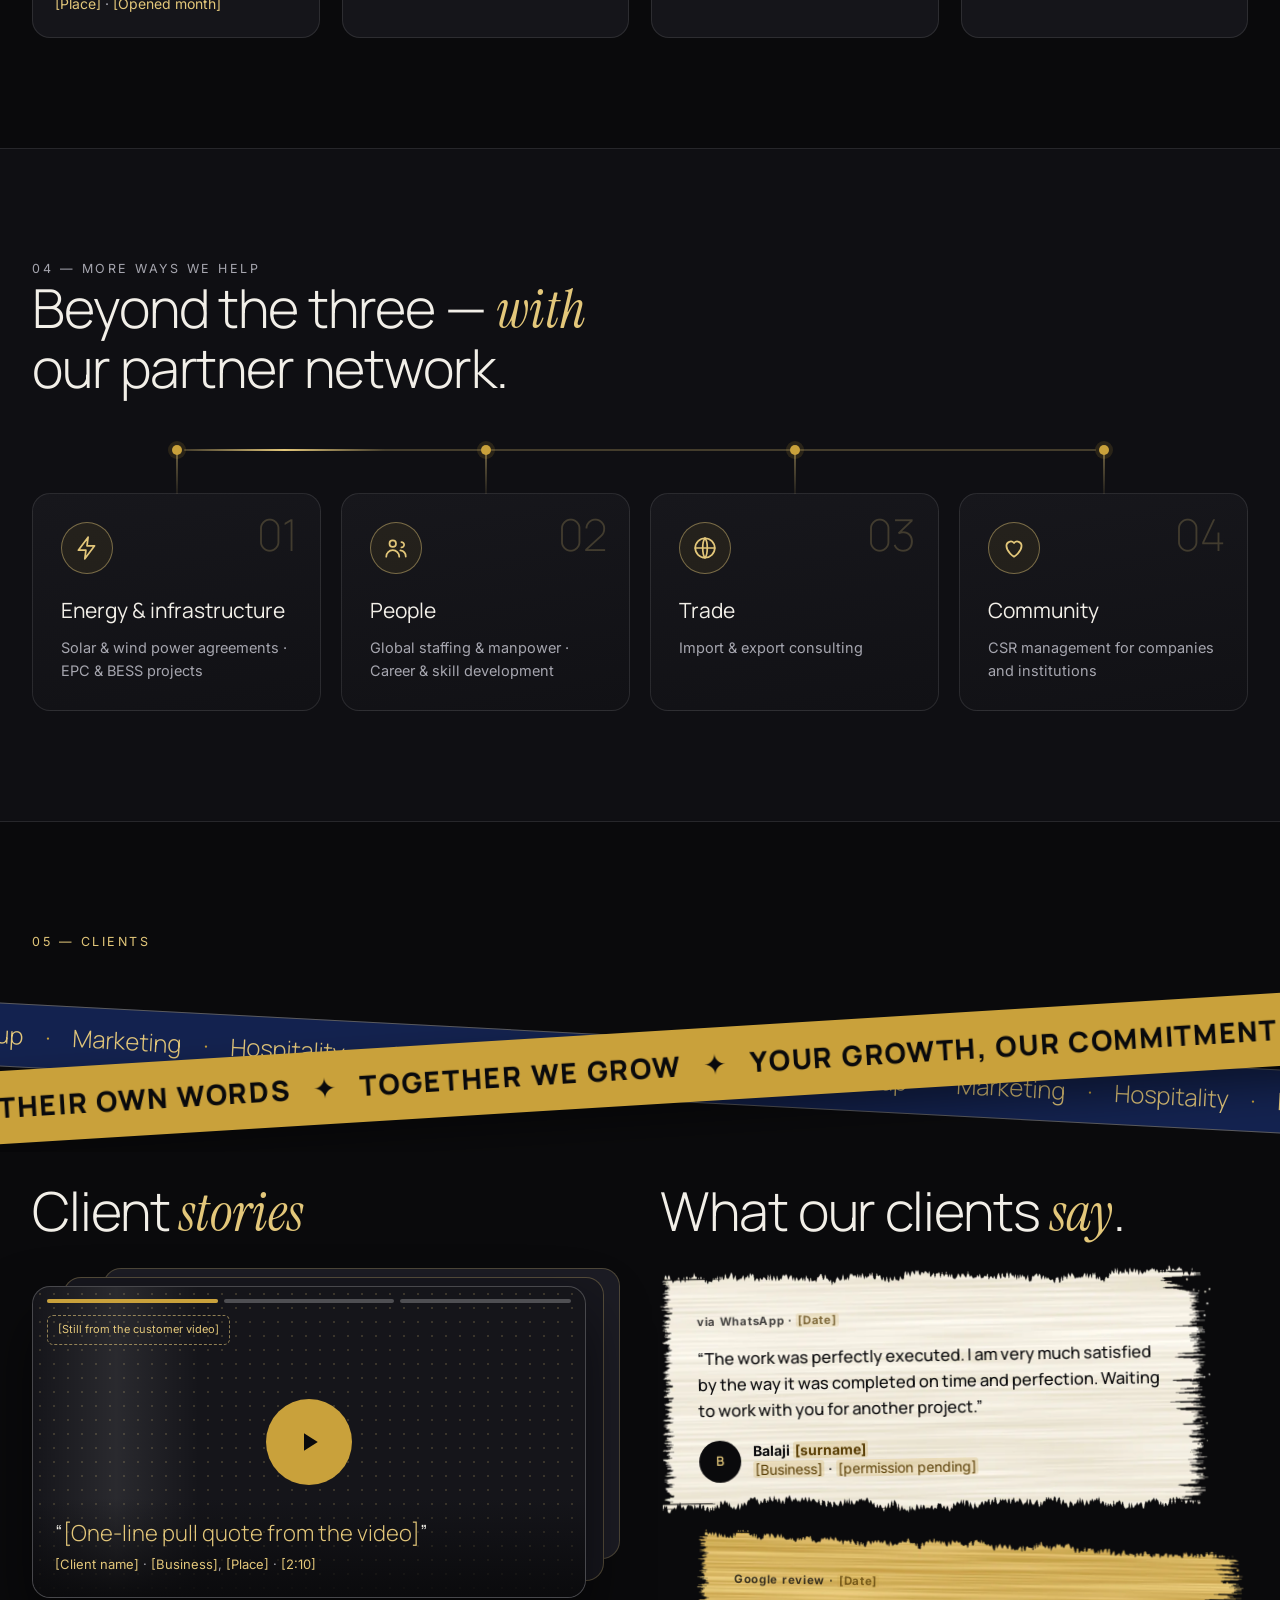
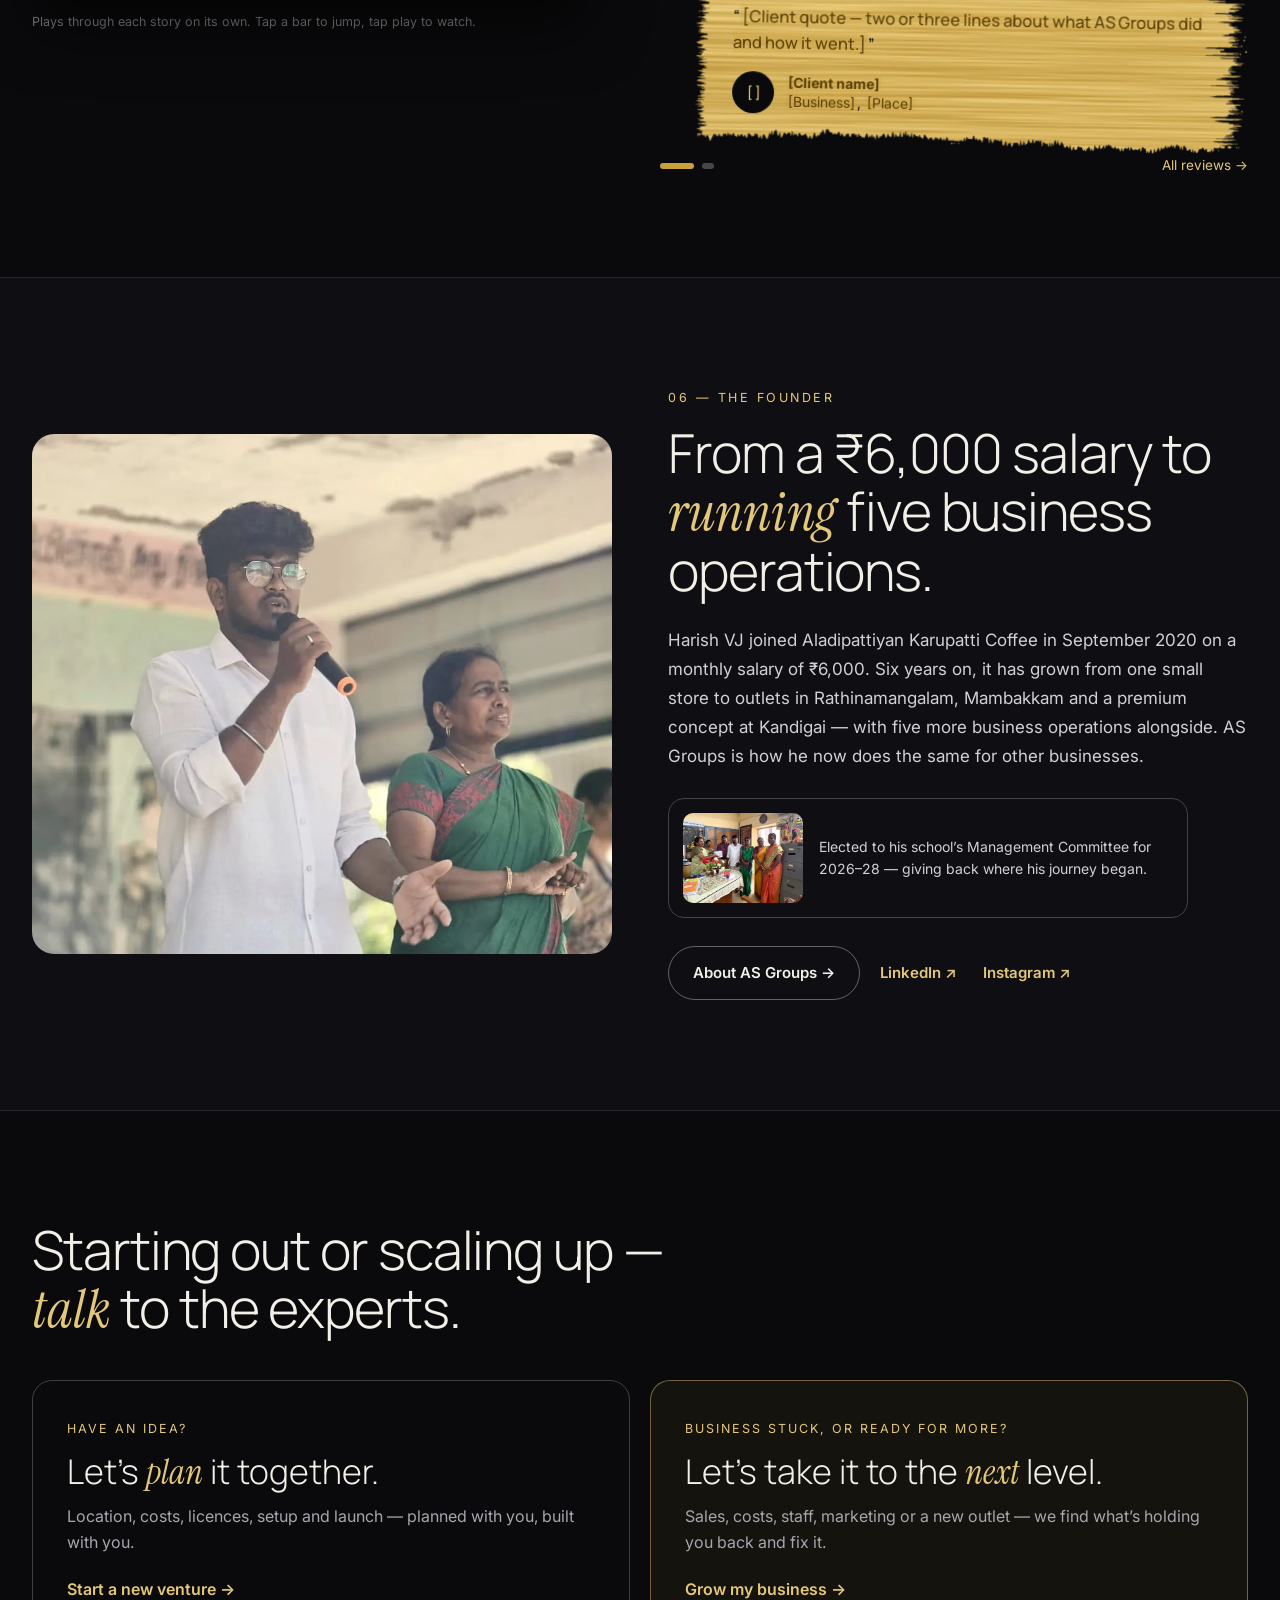
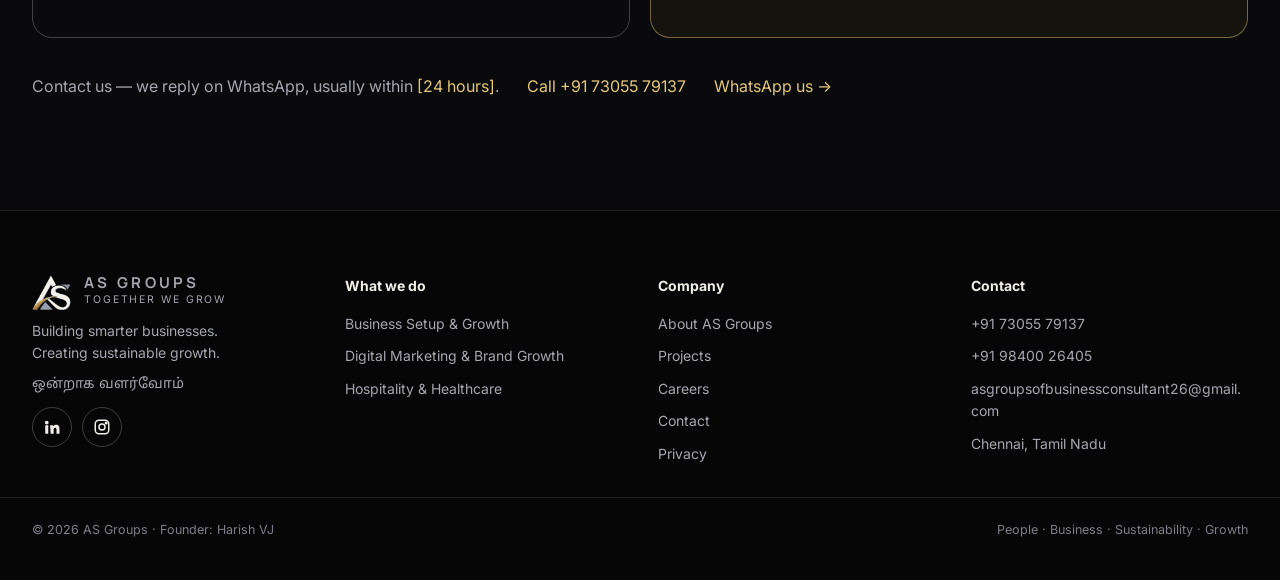
==== commit 86de815d: "More ways we help: tiles hang off a pulsing partner-network line, with drawn icons and a gold pop-up" ====
--- a/index.html
+++ b/index.html
@@ -128,11 +128,14 @@
 <section class="section alt">
   <div class="wrap">
     <div class="section-head reveal"><div><p class="eyebrow">04 — More ways we help</p><h2 class="h2">Beyond the three — <span class="serif">with</span><br>our partner network.</h2></div></div>
-    <div class="tiles">
-      <div class="tile reveal"><p class="eyebrow" style="margin:0">Energy</p><h3>Energy &amp; infrastructure</h3><p>Solar &amp; wind power agreements · EPC &amp; BESS projects</p></div>
-      <div class="tile reveal d1"><p class="eyebrow" style="margin:0">People</p><h3>People</h3><p>Global staffing &amp; manpower · Career &amp; skill development</p></div>
-      <div class="tile reveal d2"><p class="eyebrow" style="margin:0">Trade</p><h3>Trade</h3><p>Import &amp; export consulting</p></div>
-      <div class="tile reveal d3"><p class="eyebrow" style="margin:0">Community</p><h3>Community</h3><p>CSR management for companies and institutions</p></div>
+    <div class="network">
+      <div class="netbar" aria-hidden="true"><i></i></div>
+      <div class="tiles">
+        <div class="tile reveal" style="--i:0"><span class="tnum" aria-hidden="true">01</span><span class="ticon" aria-hidden="true"><svg viewBox="0 0 24 24" width="26" height="26" fill="none" stroke="currentColor" stroke-width="1.6" stroke-linecap="round" stroke-linejoin="round"><path pathLength="1" d="M13 2 4 14h7l-1 8 9-12h-7z"/></svg></span><h3>Energy &amp; infrastructure</h3><p>Solar &amp; wind power agreements · EPC &amp; BESS projects</p></div>
+        <div class="tile reveal d1" style="--i:1"><span class="tnum" aria-hidden="true">02</span><span class="ticon" aria-hidden="true"><svg viewBox="0 0 24 24" width="26" height="26" fill="none" stroke="currentColor" stroke-width="1.6" stroke-linecap="round" stroke-linejoin="round"><path pathLength="1" d="M9 11a3 3 0 1 0 0-6 3 3 0 0 0 0 6z"/><path pathLength="1" d="M3 20c0-3.3 2.7-6 6-6s6 2.7 6 6"/><path pathLength="1" d="M17 11.5a2.5 2.5 0 1 0 0-5"/><path pathLength="1" d="M16 14.2c2.9.4 5 2.6 5 5.8"/></svg></span><h3>People</h3><p>Global staffing &amp; manpower · Career &amp; skill development</p></div>
+        <div class="tile reveal d2" style="--i:2"><span class="tnum" aria-hidden="true">03</span><span class="ticon" aria-hidden="true"><svg viewBox="0 0 24 24" width="26" height="26" fill="none" stroke="currentColor" stroke-width="1.6" stroke-linecap="round" stroke-linejoin="round"><path pathLength="1" d="M12 21a9 9 0 1 0 0-18 9 9 0 0 0 0 18z"/><path pathLength="1" d="M3 12h18"/><path pathLength="1" d="M12 3c2.8 3 2.8 15 0 18"/><path pathLength="1" d="M12 3c-2.8 3-2.8 15 0 18"/></svg></span><h3>Trade</h3><p>Import &amp; export consulting</p></div>
+        <div class="tile reveal d3" style="--i:3"><span class="tnum" aria-hidden="true">04</span><span class="ticon" aria-hidden="true"><svg viewBox="0 0 24 24" width="26" height="26" fill="none" stroke="currentColor" stroke-width="1.6" stroke-linecap="round" stroke-linejoin="round"><path pathLength="1" d="M12 20s-7-4.4-7-10a4 4 0 0 1 7-2.6A4 4 0 0 1 19 10c0 5.6-7 10-7 10z"/></svg></span><h3>Community</h3><p>CSR management for companies and institutions</p></div>
+      </div>
     </div>
   </div>
 </section>
--- a/css/styles.css
+++ b/css/styles.css
@@ -594,3 +594,34 @@
 @media (prefers-reduced-motion: reduce) {
   .steps-path .draw { stroke-dashoffset: 0; } .steps-path .runner { display: none; }
 }
+
+/* "More ways we help" (11 Nov): the four tiles hang off one gold network line with a pulse
+   running along it (the partner network), each with a self-drawing icon. */
+.network { position: relative; padding-top: 44px; }
+.netbar { position: absolute; left: 12.5%; right: 12.5%; top: 0; height: 2px; background: rgba(227,199,122,.25); border-radius: 2px; overflow: hidden; }
+.netbar i { position: absolute; top: 0; left: 0; width: 22%; height: 2px; background: linear-gradient(90deg, rgba(227,199,122,0), var(--gold-light), rgba(227,199,122,0)); animation: netpulse 4s linear infinite; }
+@keyframes netpulse { from { transform: translateX(-100%); } to { transform: translateX(460%); } }
+.tile { position: relative; background: linear-gradient(170deg, #17171C 0%, #111115 100%); border-color: var(--line); overflow: visible; }
+.tile::before { content: ''; position: absolute; left: 50%; top: -44px; width: 2px; height: 44px; margin-left: -1px; background: linear-gradient(180deg, rgba(227,199,122,.45), rgba(227,199,122,.08)); }
+.tile::after { content: ''; position: absolute; left: 50%; top: -49px; width: 10px; height: 10px; margin-left: -5px; border-radius: 50%; background: var(--gold); box-shadow: 0 0 0 4px rgba(201,161,59,.15); animation: nodeglow 4s linear infinite; animation-delay: calc(var(--i, 0) * .78s + .35s); }
+@keyframes nodeglow { 0%, 12%, 100% { box-shadow: 0 0 0 4px rgba(201,161,59,.15); transform: scale(1); } 5% { box-shadow: 0 0 0 9px rgba(227,199,122,.35), 0 0 18px rgba(227,199,122,.8); transform: scale(1.25); } }
+.tile:hover { border-color: rgba(227,199,122,.6); box-shadow: 0 20px 44px rgba(0,0,0,.45), inset 0 1px 0 rgba(227,199,122,.25); }
+.tnum { position: absolute; right: 22px; top: 18px; font-family: var(--font-display); font-weight: 200; font-size: 44px; line-height: 1; color: rgba(227,199,122,.22); transition: color .35s ease; }
+.tile:hover .tnum { color: rgba(227,199,122,.55); }
+.ticon { display: inline-flex; align-items: center; justify-content: center; width: 52px; height: 52px; border-radius: 50%; border: 1px solid rgba(227,199,122,.45); color: var(--gold-light); background: rgba(201,161,59,.08); transition: background .35s ease, color .35s ease; }
+.tile:hover .ticon { background: var(--gold); color: var(--ink); }
+.ticon path { stroke-dasharray: 1; stroke-dashoffset: 1; transition: stroke-dashoffset 1.4s cubic-bezier(.6,0,.2,1); transition-delay: calc(var(--i, 0) * .15s + .4s); }
+.tile.is-in .ticon path, html:not(.js) .ticon path { stroke-dashoffset: 0; }
+.tile h3 { margin-top: 20px; }
+@media (max-width: 860px) {
+  .network { padding-top: 0; }
+  .netbar, .tile::before, .tile::after { display: none; }
+  .tnum { font-size: 30px; right: 14px; top: 14px; }
+  .ticon { width: 44px; height: 44px; }
+  .ticon svg { width: 22px; height: 22px; }
+}
+@media (prefers-reduced-motion: reduce) { .ticon path { stroke-dashoffset: 0; } }
+
+/* Hover: the tile pops up with a gold border (beats the scroll-reveal's resting transform) */
+.tile, .js .tile.reveal.is-in { transition: transform .35s var(--ease), border-color .35s ease, box-shadow .35s ease, opacity .8s var(--ease); }
+.tile:hover, .js .tile.reveal.is-in:hover { transform: translateY(-10px) scale(1.03); border-color: var(--gold); box-shadow: 0 24px 50px rgba(0,0,0,.5), 0 0 0 1px var(--gold), 0 0 30px rgba(201,161,59,.18); z-index: 2; }
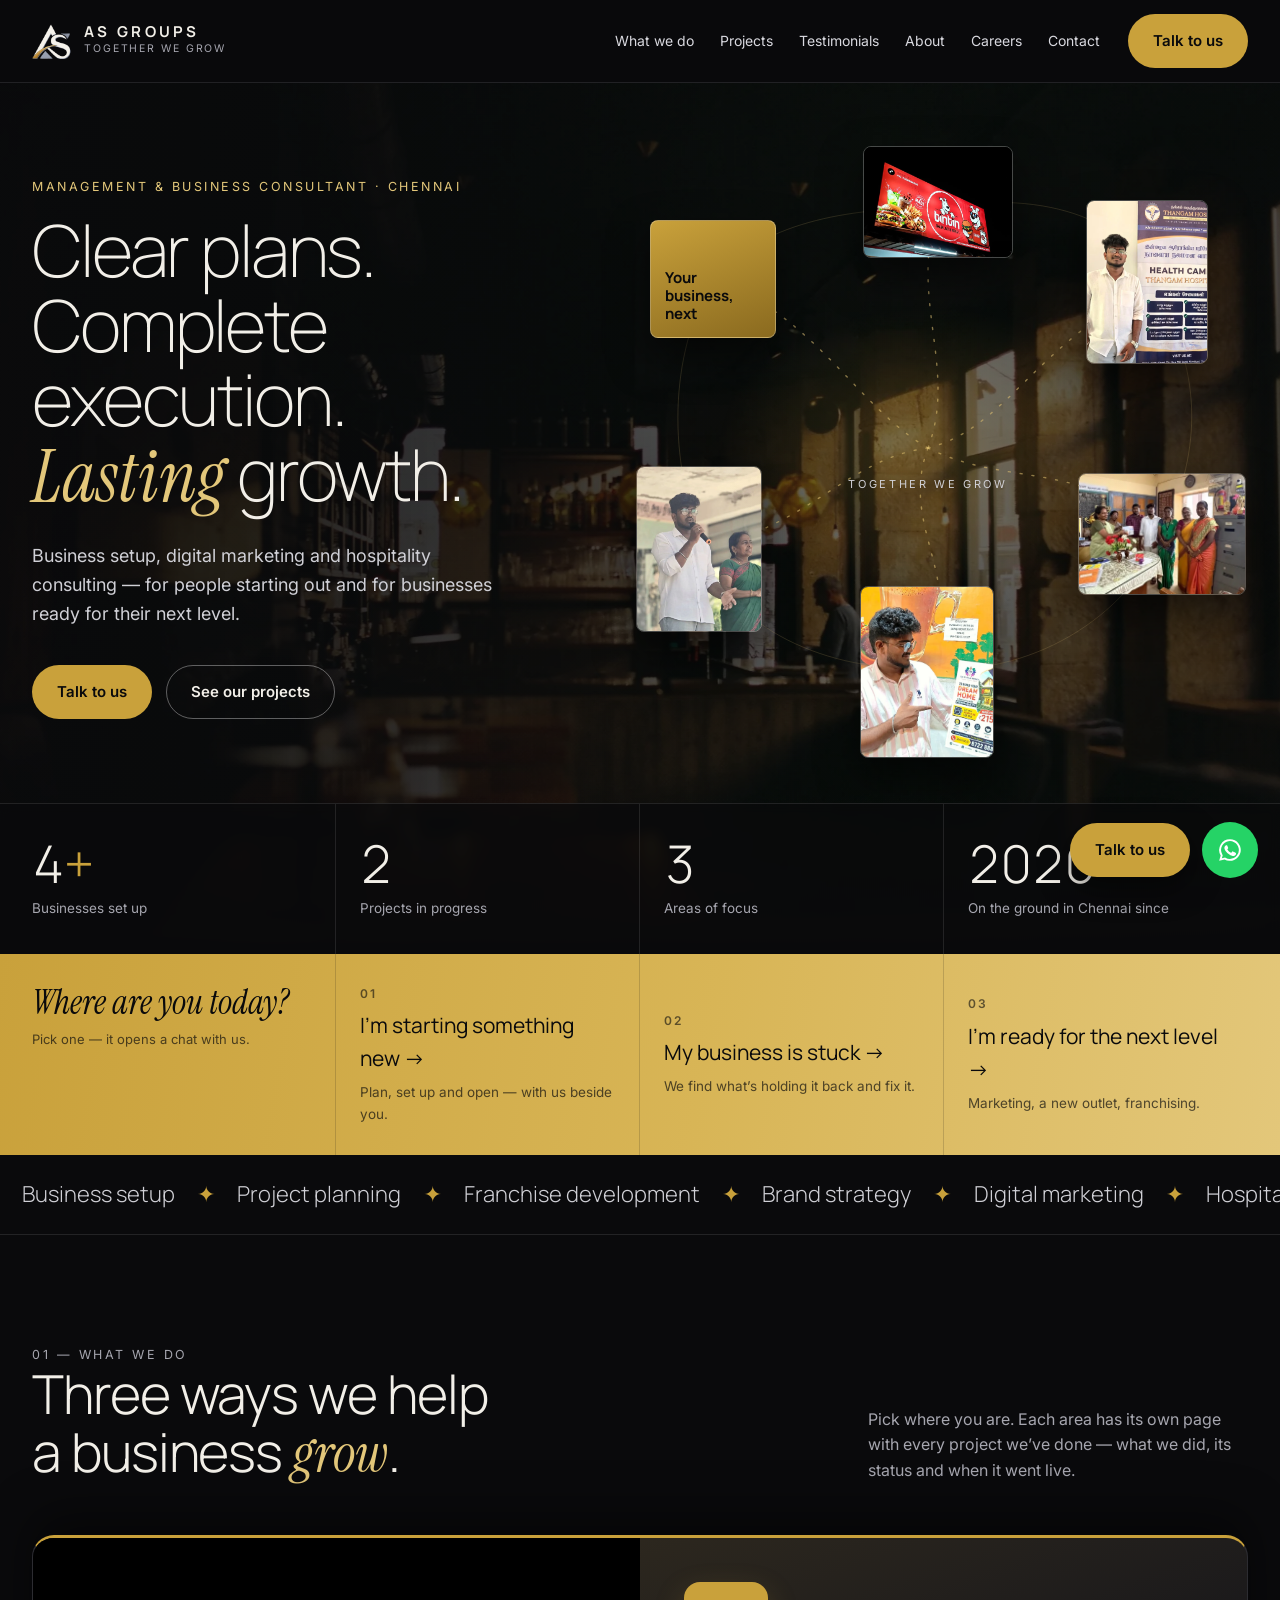
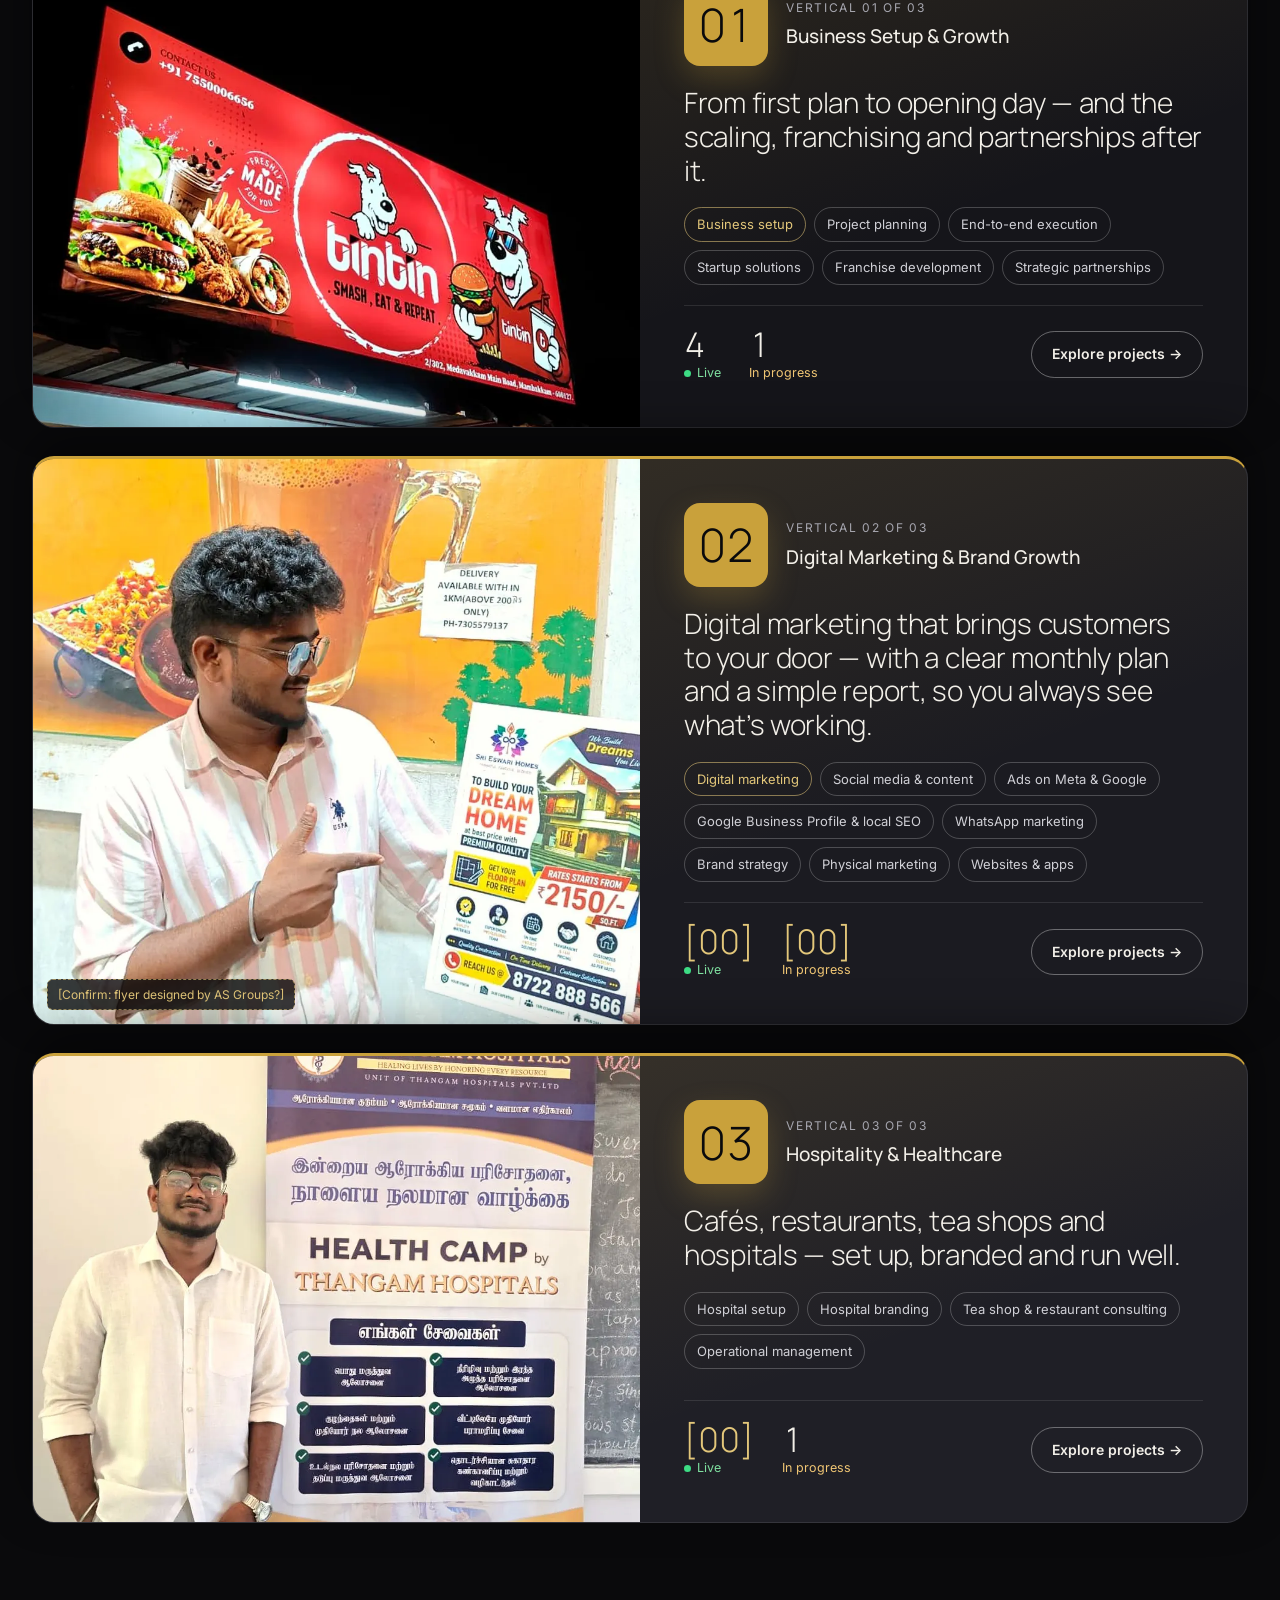
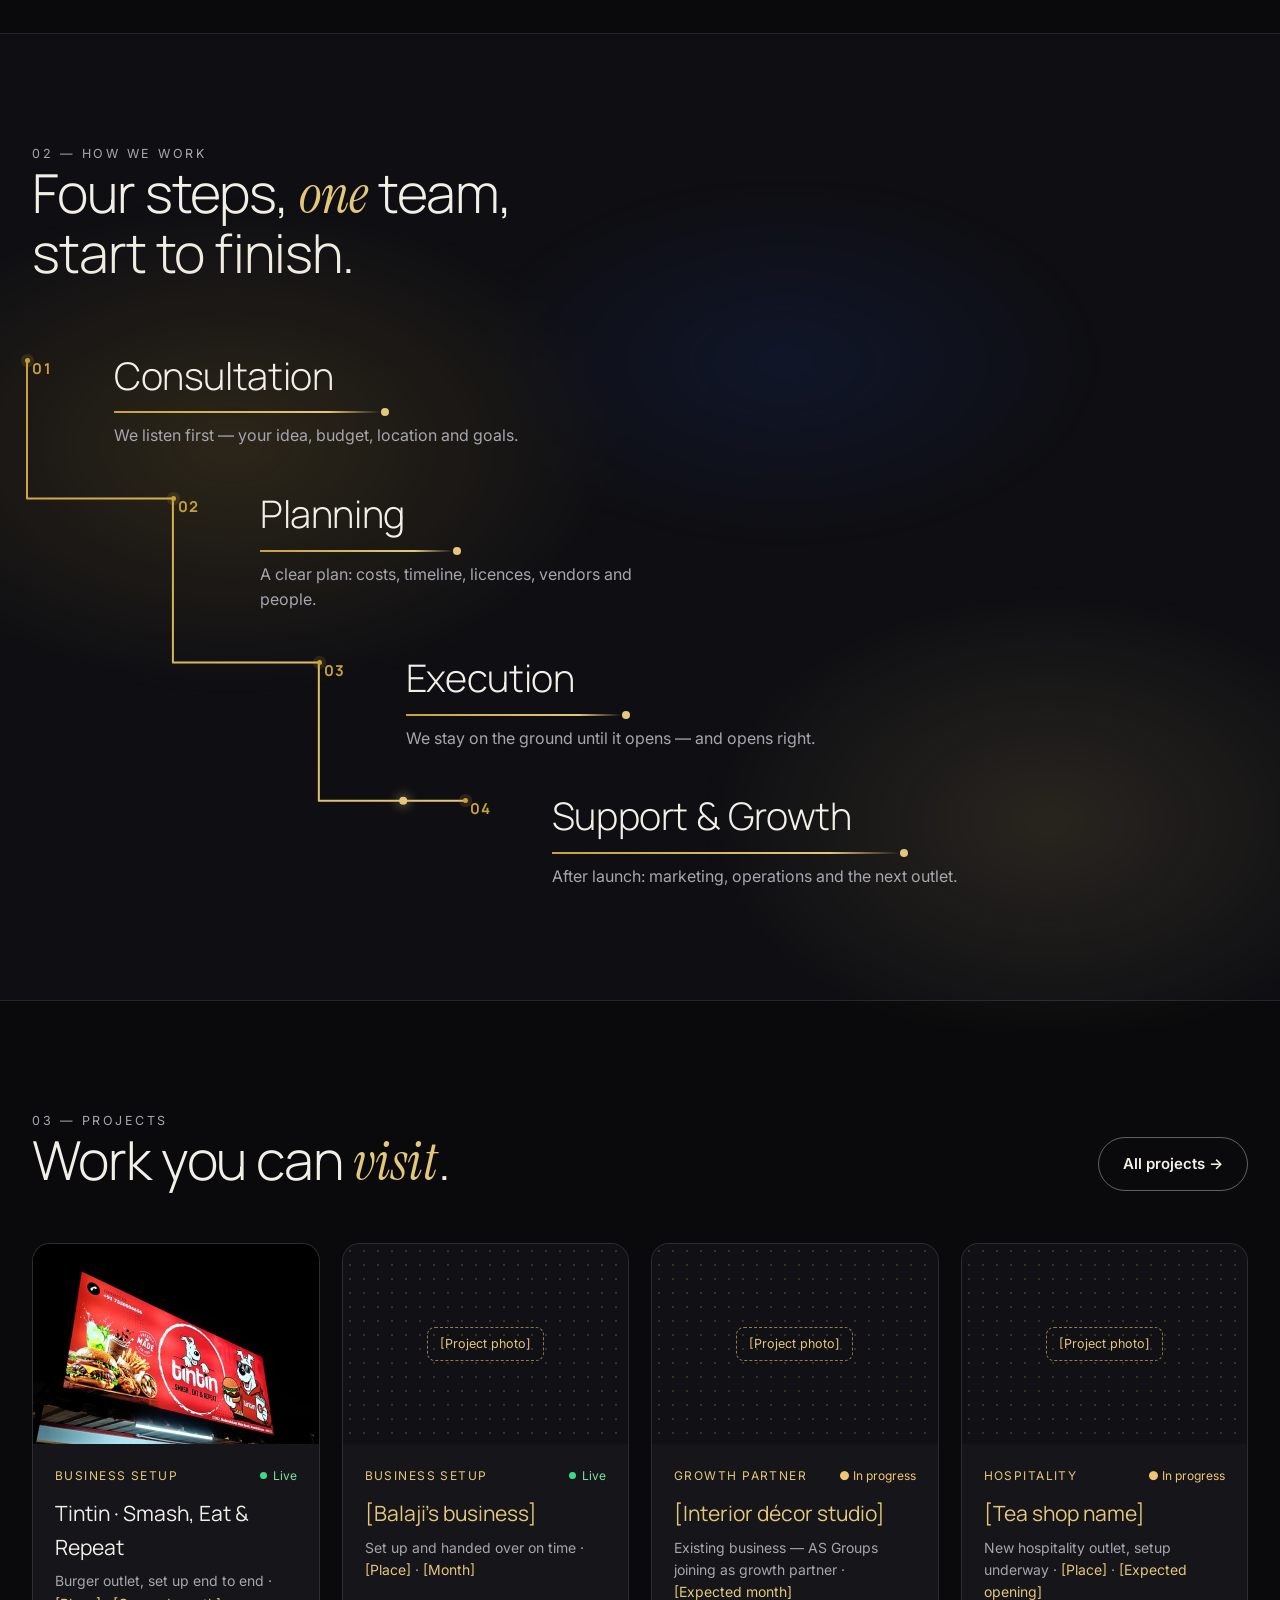
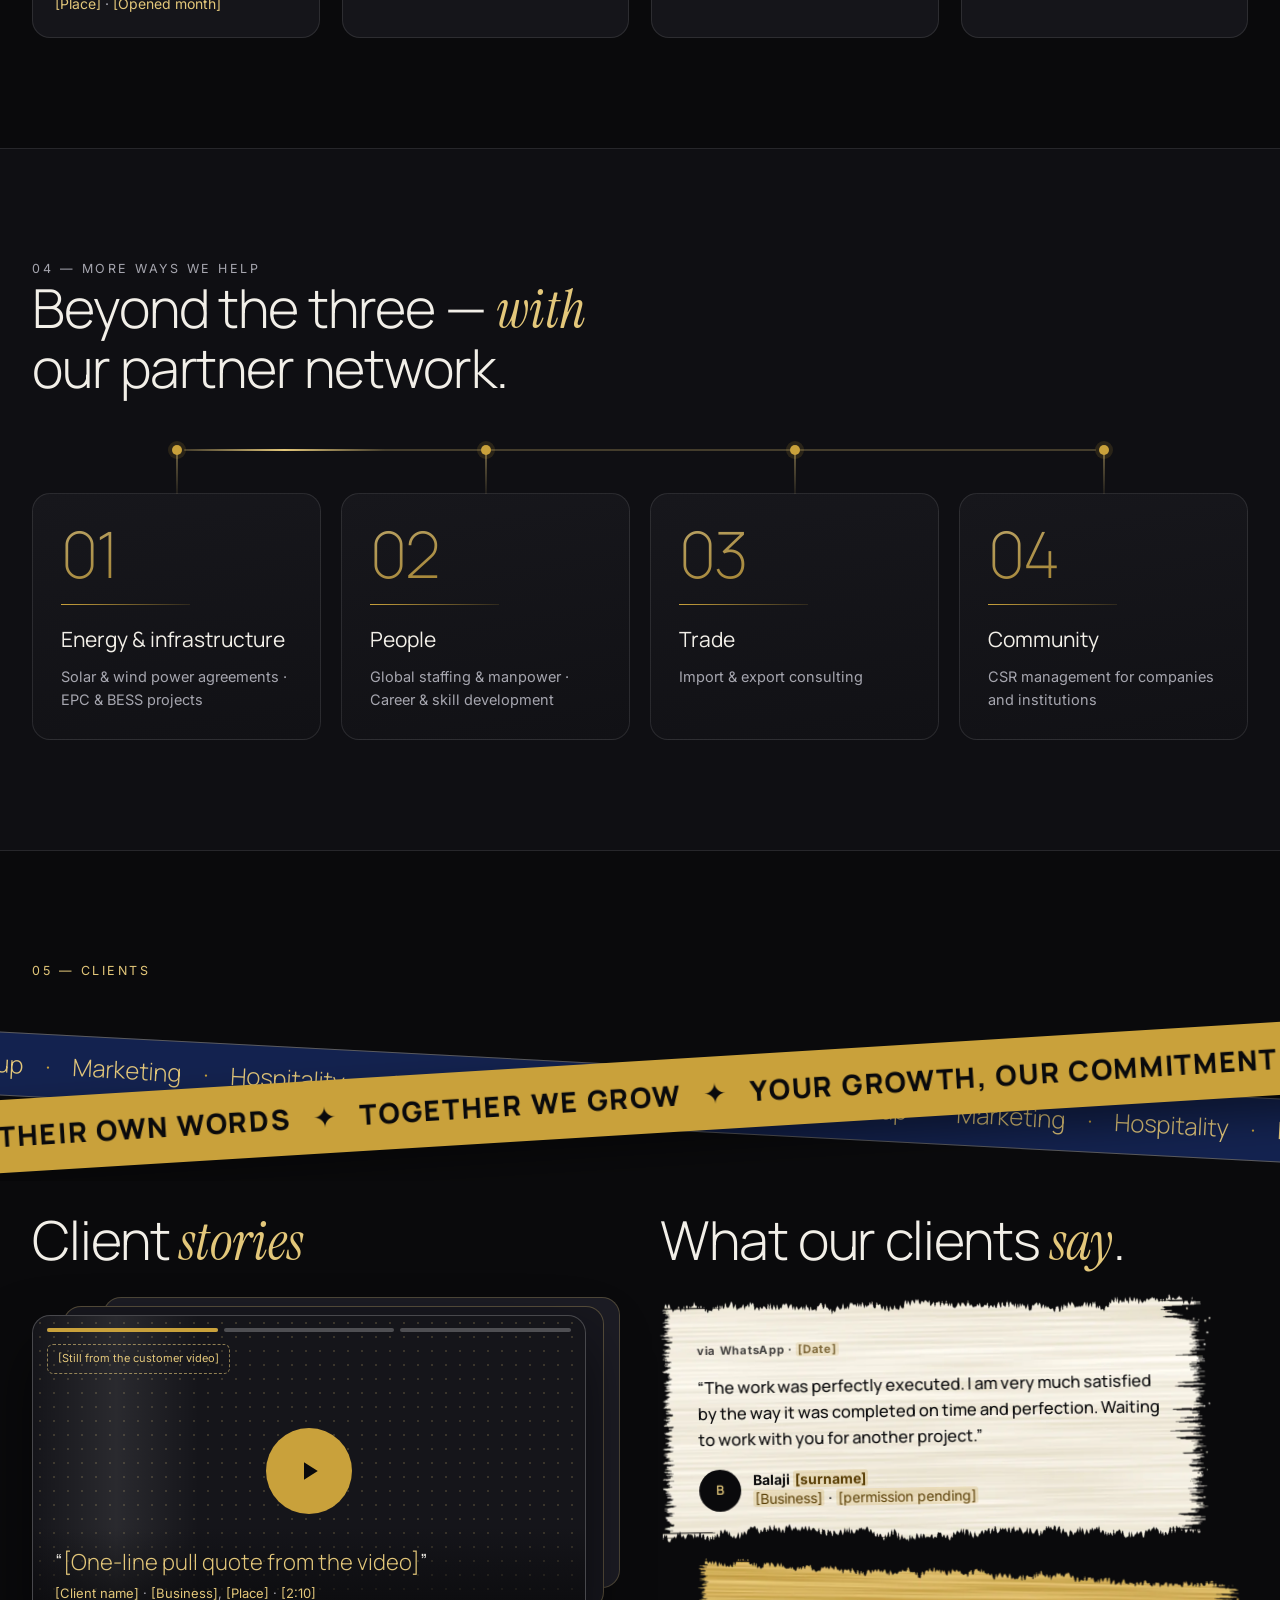
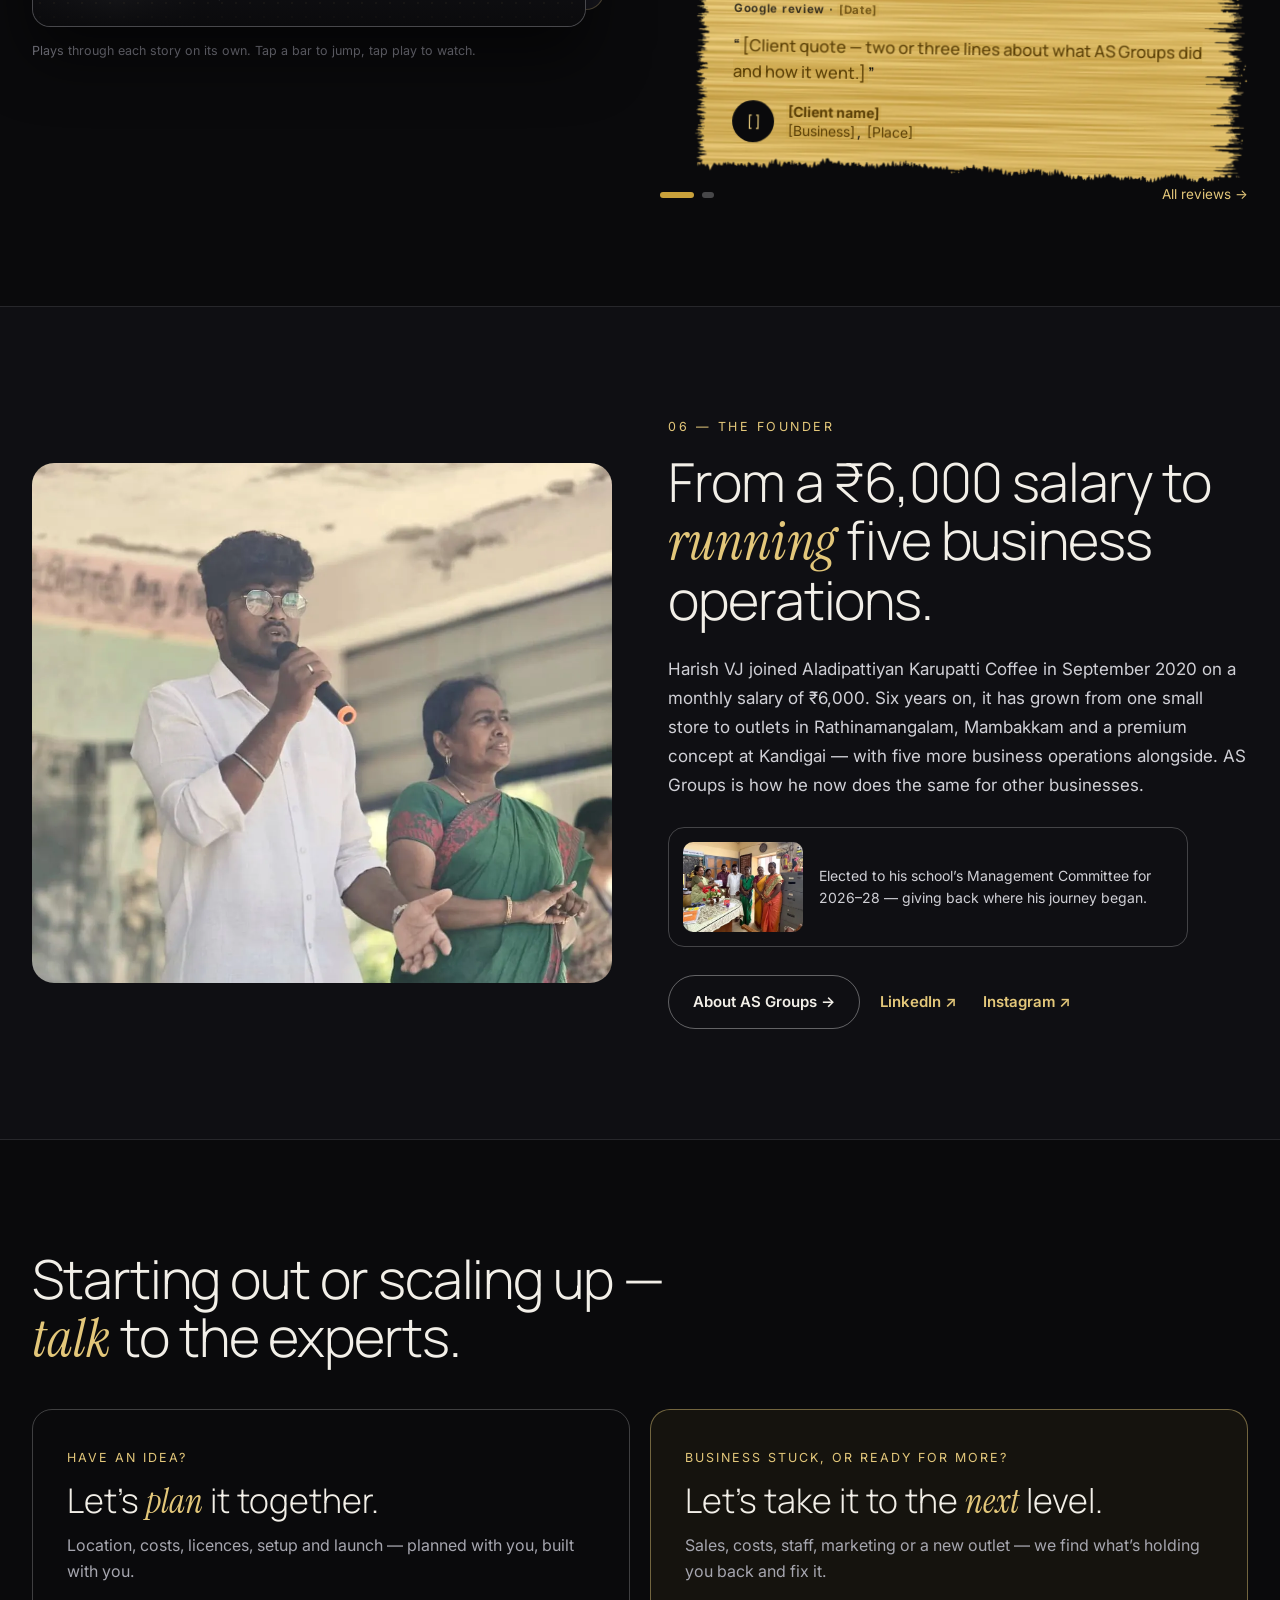
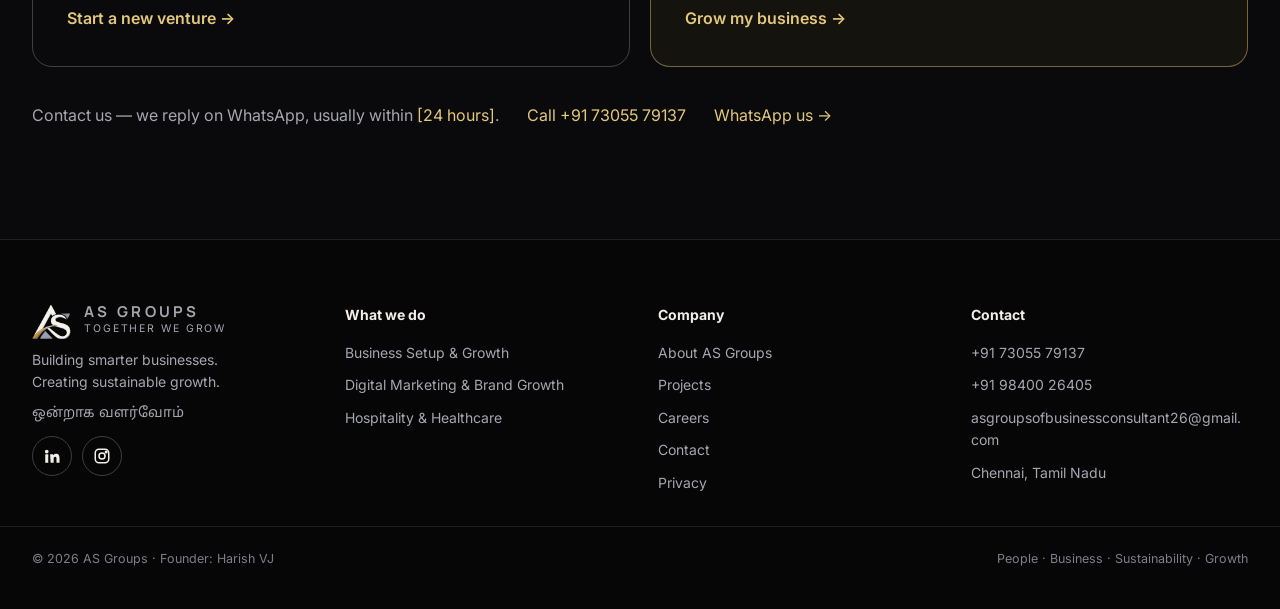
==== commit d4c20cbd: "More ways we help: icons replaced with large gold numbers and a drawn gold rule Co-Authored-By: Clau" ====
--- a/index.html
+++ b/index.html
@@ -131,10 +131,10 @@
     <div class="network">
       <div class="netbar" aria-hidden="true"><i></i></div>
       <div class="tiles">
-        <div class="tile reveal" style="--i:0"><span class="tnum" aria-hidden="true">01</span><span class="ticon" aria-hidden="true"><svg viewBox="0 0 24 24" width="26" height="26" fill="none" stroke="currentColor" stroke-width="1.6" stroke-linecap="round" stroke-linejoin="round"><path pathLength="1" d="M13 2 4 14h7l-1 8 9-12h-7z"/></svg></span><h3>Energy &amp; infrastructure</h3><p>Solar &amp; wind power agreements · EPC &amp; BESS projects</p></div>
-        <div class="tile reveal d1" style="--i:1"><span class="tnum" aria-hidden="true">02</span><span class="ticon" aria-hidden="true"><svg viewBox="0 0 24 24" width="26" height="26" fill="none" stroke="currentColor" stroke-width="1.6" stroke-linecap="round" stroke-linejoin="round"><path pathLength="1" d="M9 11a3 3 0 1 0 0-6 3 3 0 0 0 0 6z"/><path pathLength="1" d="M3 20c0-3.3 2.7-6 6-6s6 2.7 6 6"/><path pathLength="1" d="M17 11.5a2.5 2.5 0 1 0 0-5"/><path pathLength="1" d="M16 14.2c2.9.4 5 2.6 5 5.8"/></svg></span><h3>People</h3><p>Global staffing &amp; manpower · Career &amp; skill development</p></div>
-        <div class="tile reveal d2" style="--i:2"><span class="tnum" aria-hidden="true">03</span><span class="ticon" aria-hidden="true"><svg viewBox="0 0 24 24" width="26" height="26" fill="none" stroke="currentColor" stroke-width="1.6" stroke-linecap="round" stroke-linejoin="round"><path pathLength="1" d="M12 21a9 9 0 1 0 0-18 9 9 0 0 0 0 18z"/><path pathLength="1" d="M3 12h18"/><path pathLength="1" d="M12 3c2.8 3 2.8 15 0 18"/><path pathLength="1" d="M12 3c-2.8 3-2.8 15 0 18"/></svg></span><h3>Trade</h3><p>Import &amp; export consulting</p></div>
-        <div class="tile reveal d3" style="--i:3"><span class="tnum" aria-hidden="true">04</span><span class="ticon" aria-hidden="true"><svg viewBox="0 0 24 24" width="26" height="26" fill="none" stroke="currentColor" stroke-width="1.6" stroke-linecap="round" stroke-linejoin="round"><path pathLength="1" d="M12 20s-7-4.4-7-10a4 4 0 0 1 7-2.6A4 4 0 0 1 19 10c0 5.6-7 10-7 10z"/></svg></span><h3>Community</h3><p>CSR management for companies and institutions</p></div>
+        <div class="tile reveal" style="--i:0"><span class="tnum" aria-hidden="true">01</span><span class="trule" aria-hidden="true"></span><h3>Energy &amp; infrastructure</h3><p>Solar &amp; wind power agreements · EPC &amp; BESS projects</p></div>
+        <div class="tile reveal d1" style="--i:1"><span class="tnum" aria-hidden="true">02</span><span class="trule" aria-hidden="true"></span><h3>People</h3><p>Global staffing &amp; manpower · Career &amp; skill development</p></div>
+        <div class="tile reveal d2" style="--i:2"><span class="tnum" aria-hidden="true">03</span><span class="trule" aria-hidden="true"></span><h3>Trade</h3><p>Import &amp; export consulting</p></div>
+        <div class="tile reveal d3" style="--i:3"><span class="tnum" aria-hidden="true">04</span><span class="trule" aria-hidden="true"></span><h3>Community</h3><p>CSR management for companies and institutions</p></div>
       </div>
     </div>
   </div>
--- a/css/styles.css
+++ b/css/styles.css
@@ -625,3 +625,13 @@
 /* Hover: the tile pops up with a gold border (beats the scroll-reveal's resting transform) */
 .tile, .js .tile.reveal.is-in { transition: transform .35s var(--ease), border-color .35s ease, box-shadow .35s ease, opacity .8s var(--ease); }
 .tile:hover, .js .tile.reveal.is-in:hover { transform: translateY(-10px) scale(1.03); border-color: var(--gold); box-shadow: 0 24px 50px rgba(0,0,0,.5), 0 0 0 1px var(--gold), 0 0 30px rgba(201,161,59,.18); z-index: 2; }
+
+/* More ways we help — icons replaced (11 Nov): a large gold number and a rule that draws itself */
+.tnum { position: static; display: block; font-size: 64px; font-weight: 200; letter-spacing: -.03em; line-height: 1; color: transparent; background: linear-gradient(160deg, var(--gold-light), var(--gold) 60%, #8A6A1F); -webkit-background-clip: text; background-clip: text; opacity: .8; transition: opacity .35s ease; }
+.tile:hover .tnum { opacity: 1; color: transparent; }
+.trule { display: block; height: 1px; margin-top: 18px; background: linear-gradient(90deg, var(--gold), rgba(201,161,59,.15)); transform: scaleX(0); transform-origin: left; transition: transform 1.2s var(--ease) calc(var(--i, 0) * .15s + .3s); width: 56%; }
+.tile.is-in .trule, html:not(.js) .trule { transform: scaleX(1); }
+.tile:hover .trule { width: 100%; transition: width .5s var(--ease); }
+.tile h3 { margin-top: 18px; }
+@media (max-width: 860px) { .tnum { font-size: 44px; } }
+@media (prefers-reduced-motion: reduce) { .trule { transform: none; } }
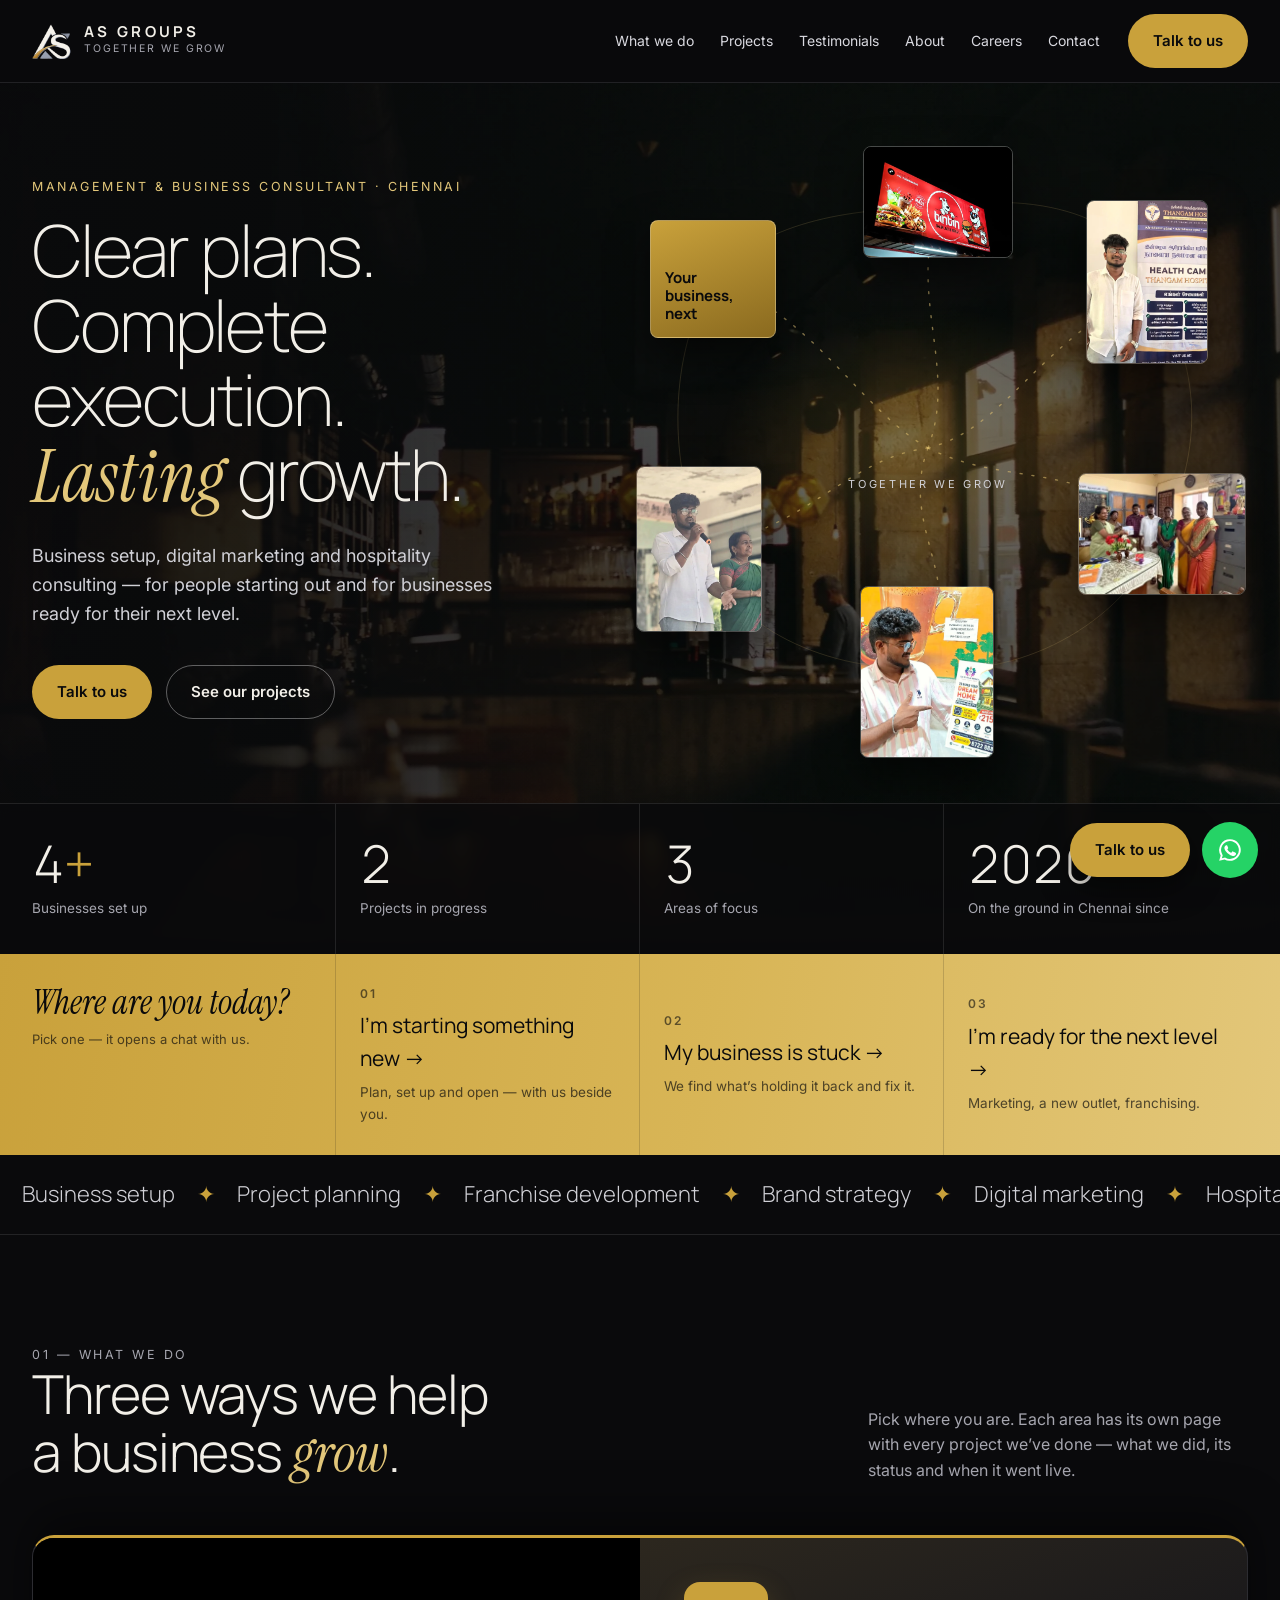
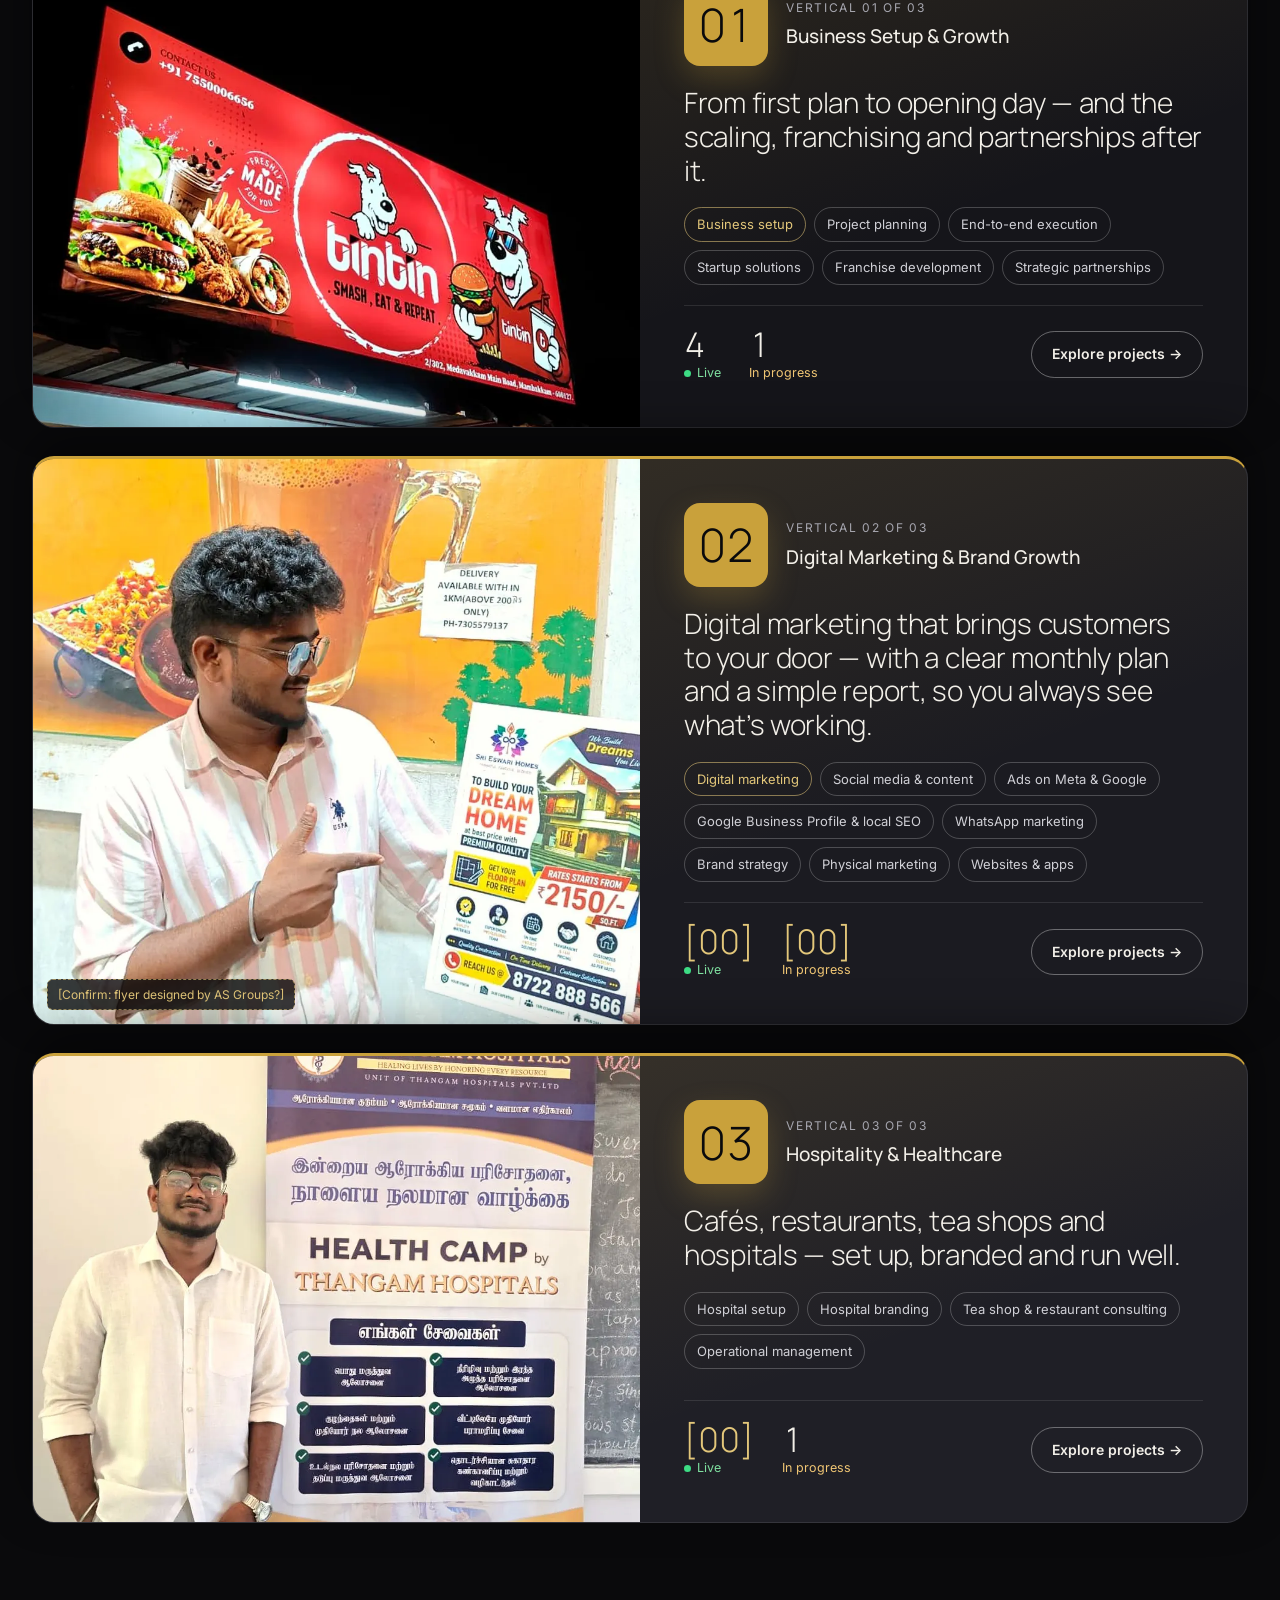
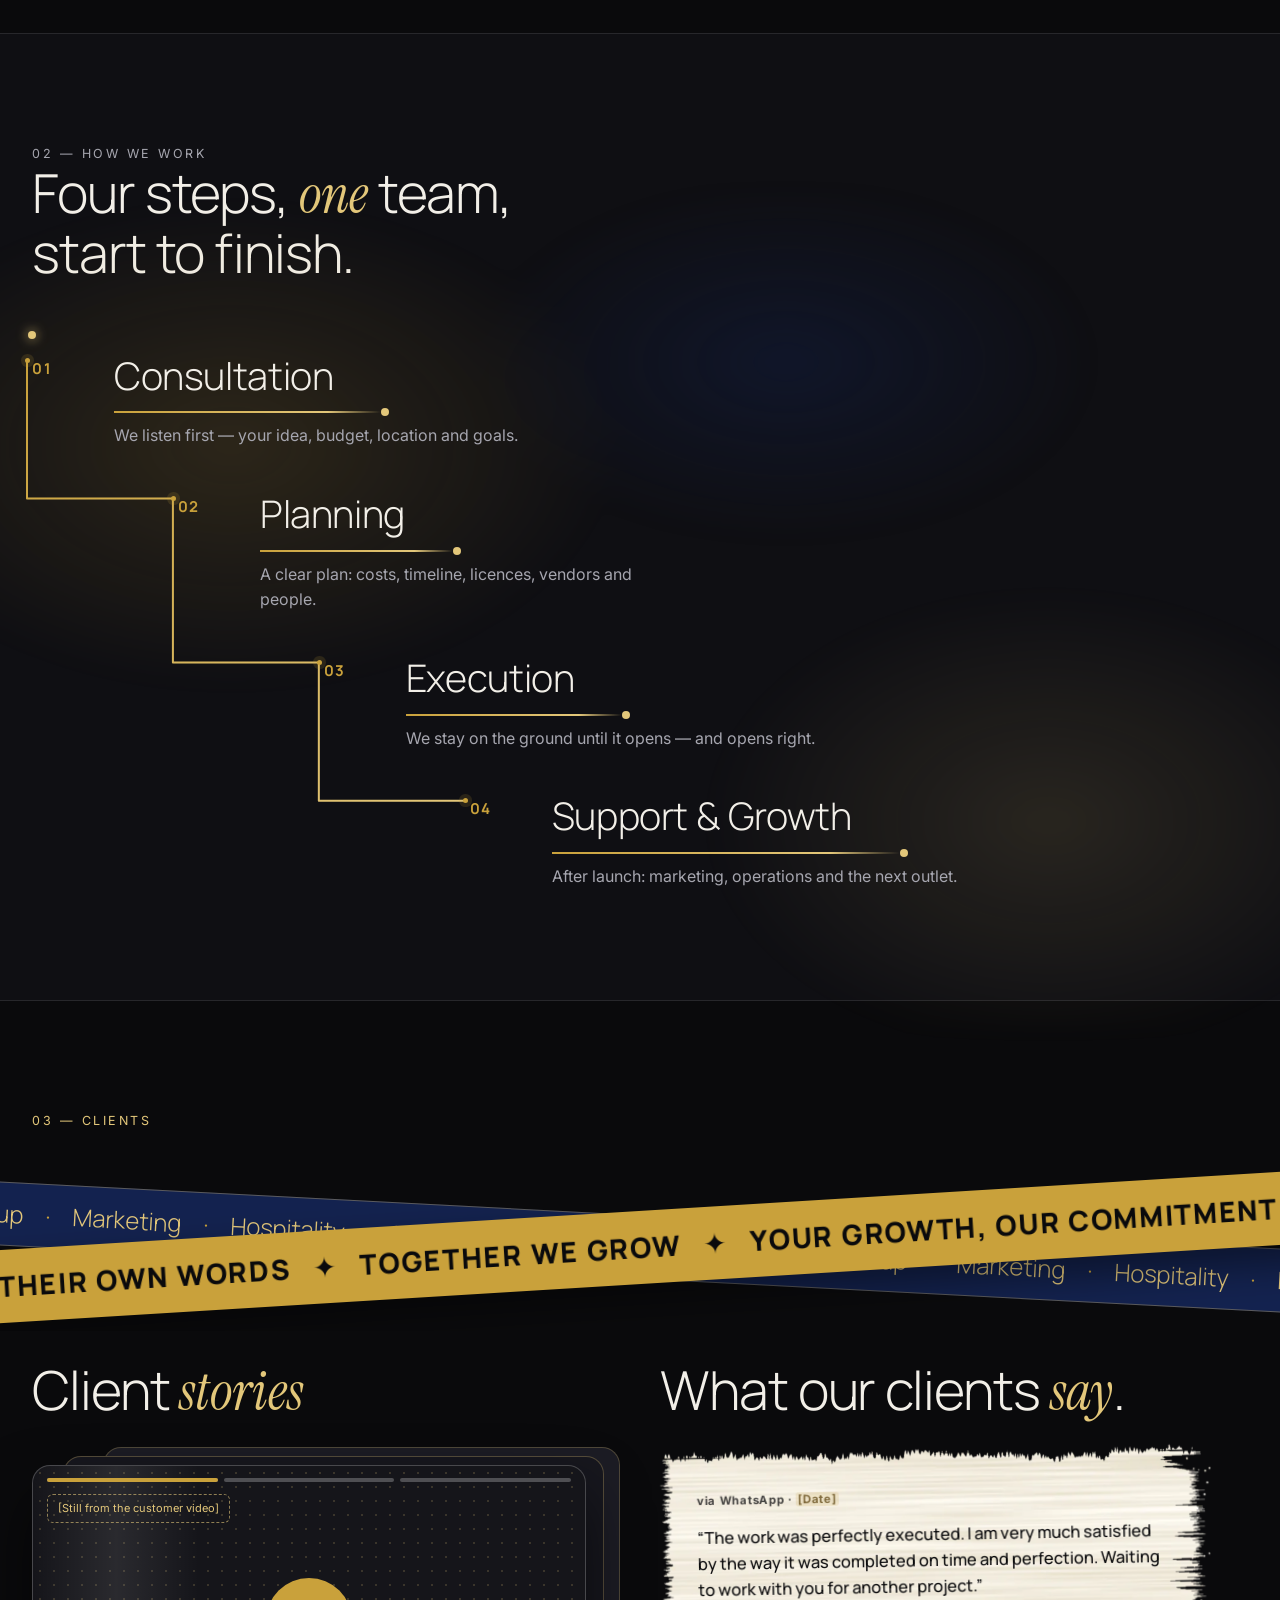
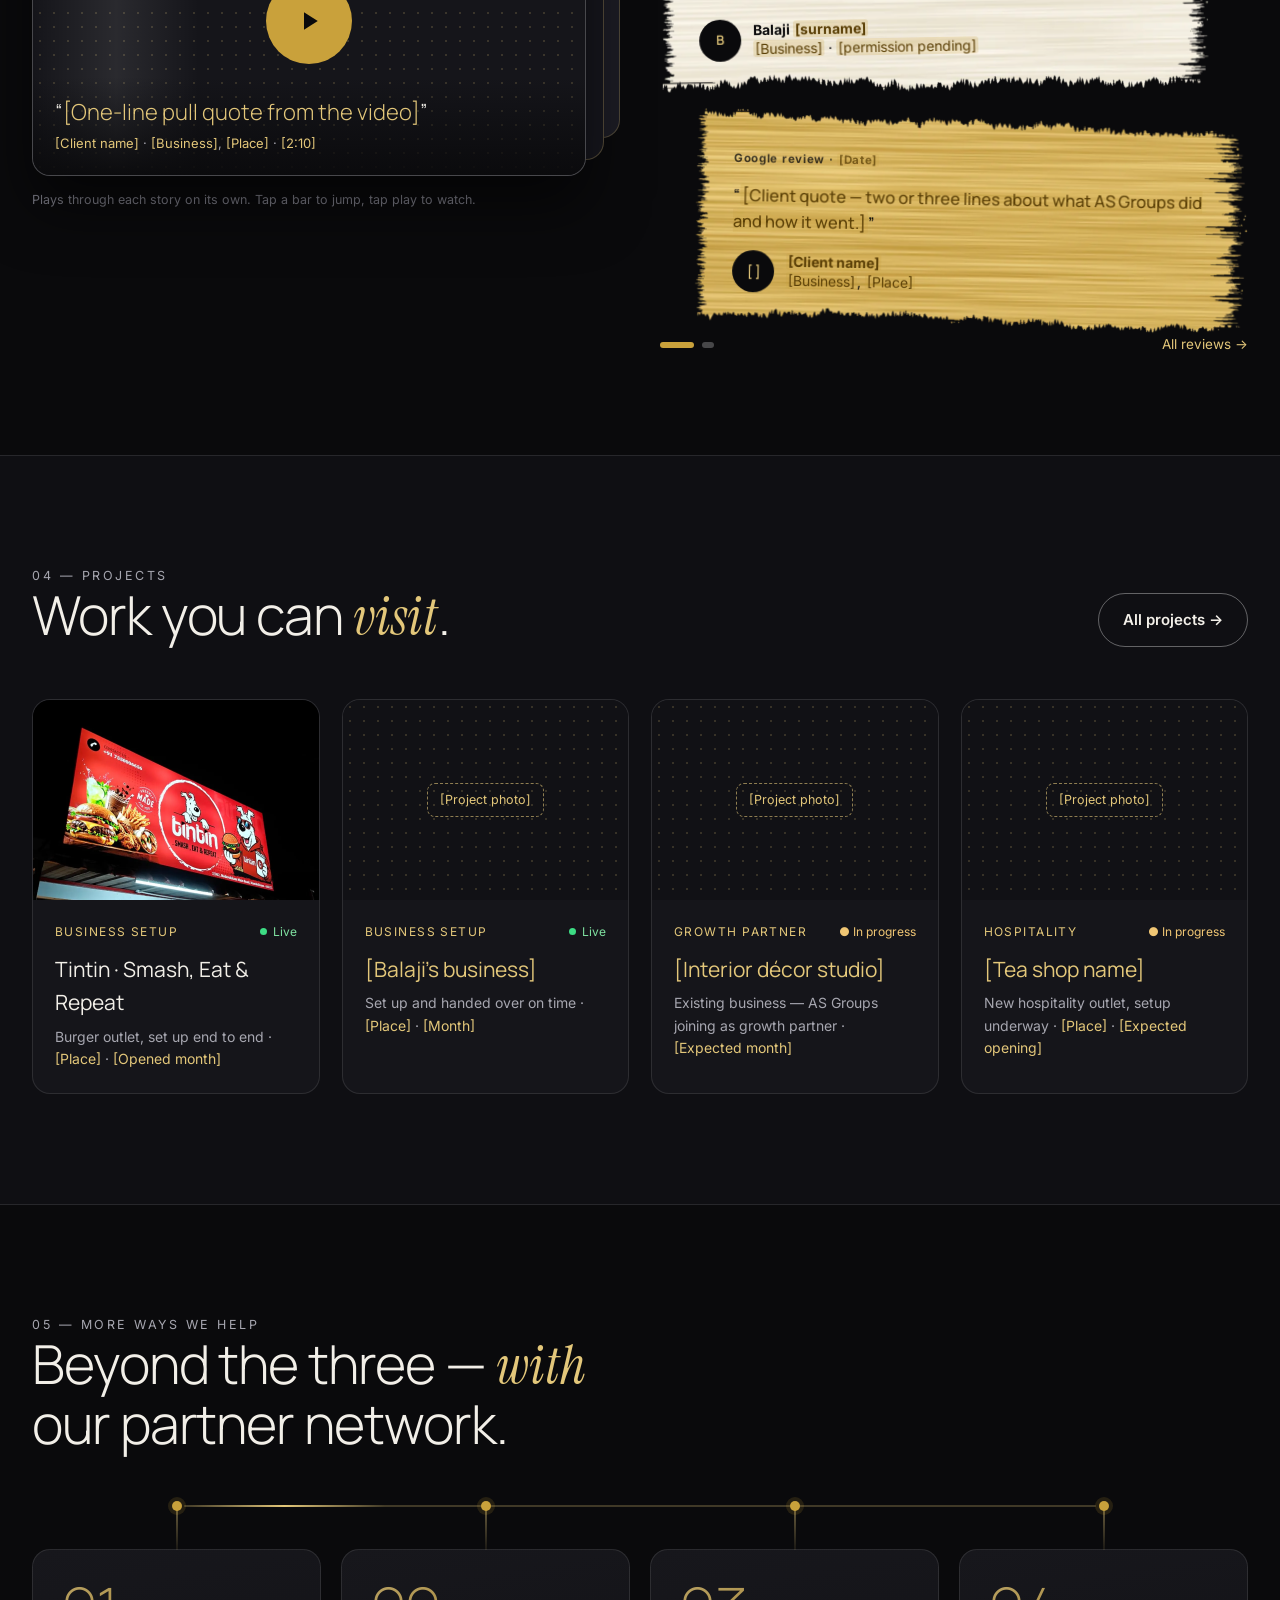
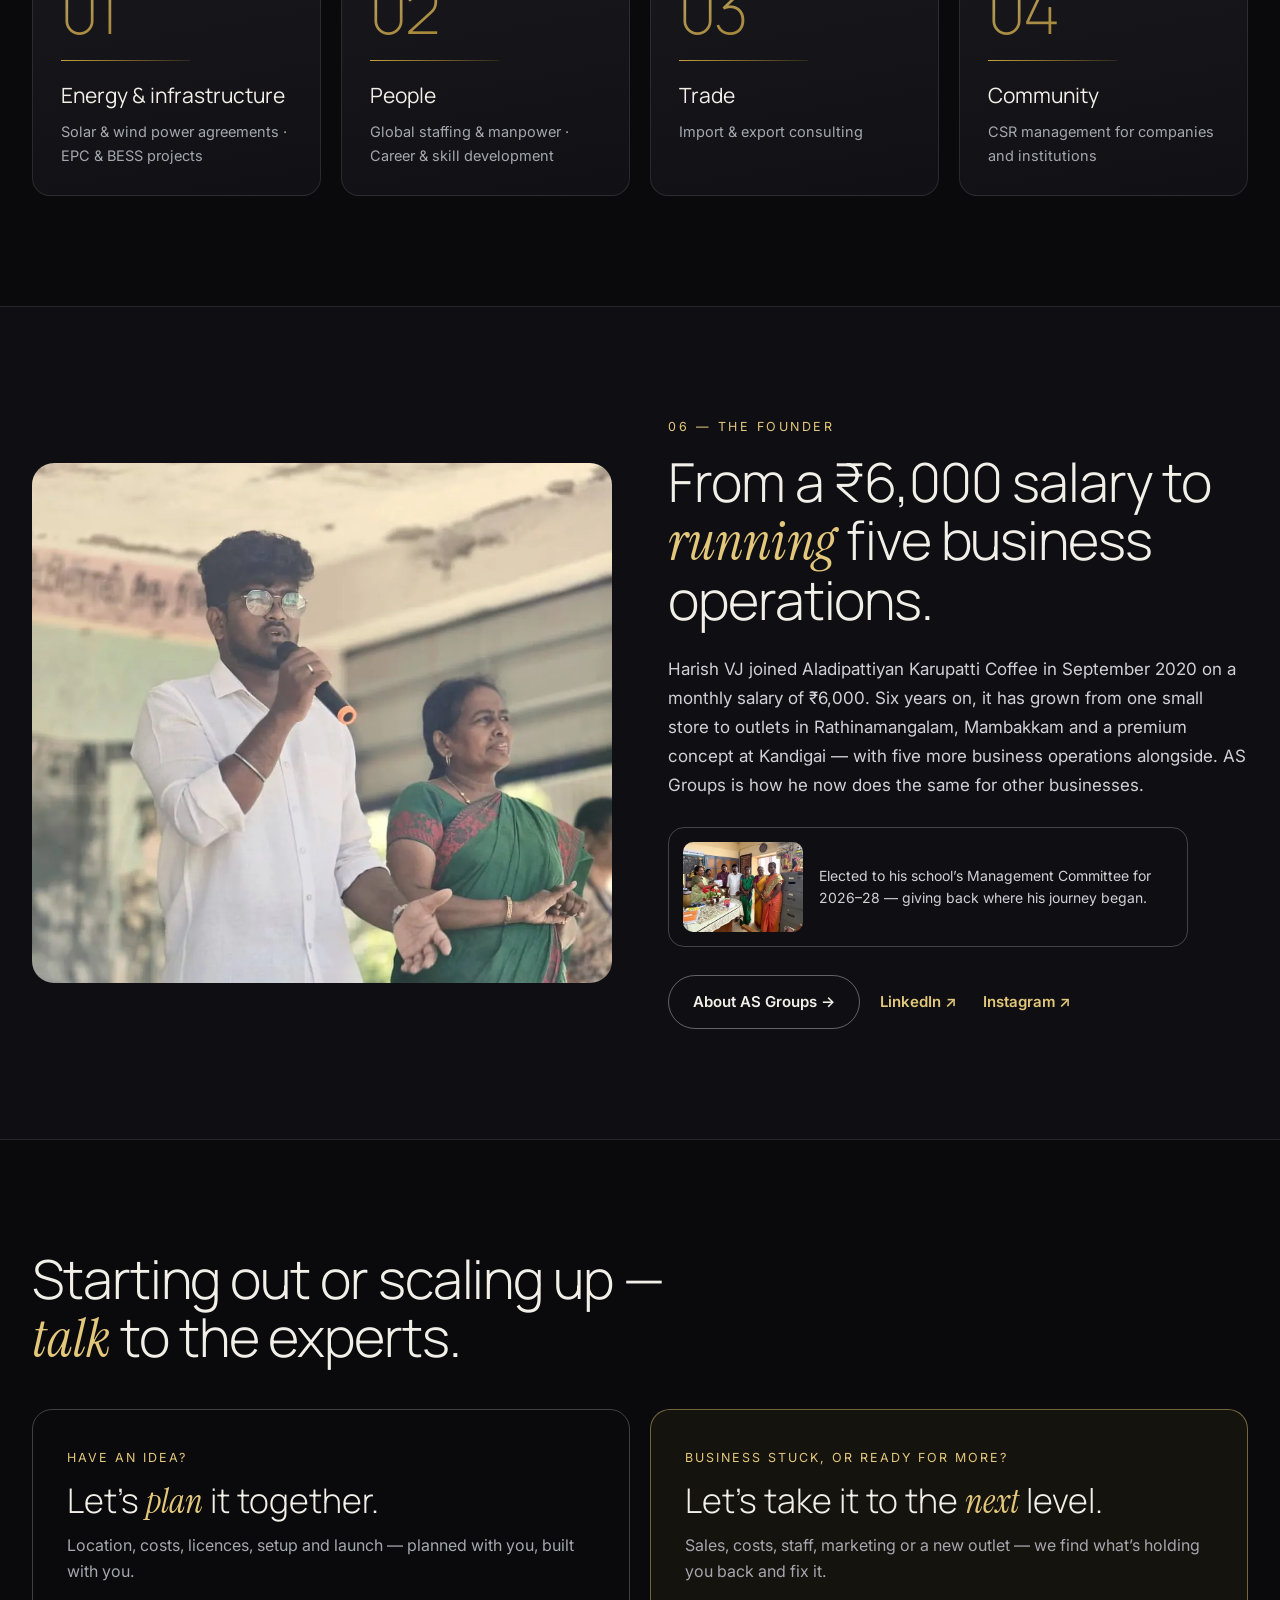
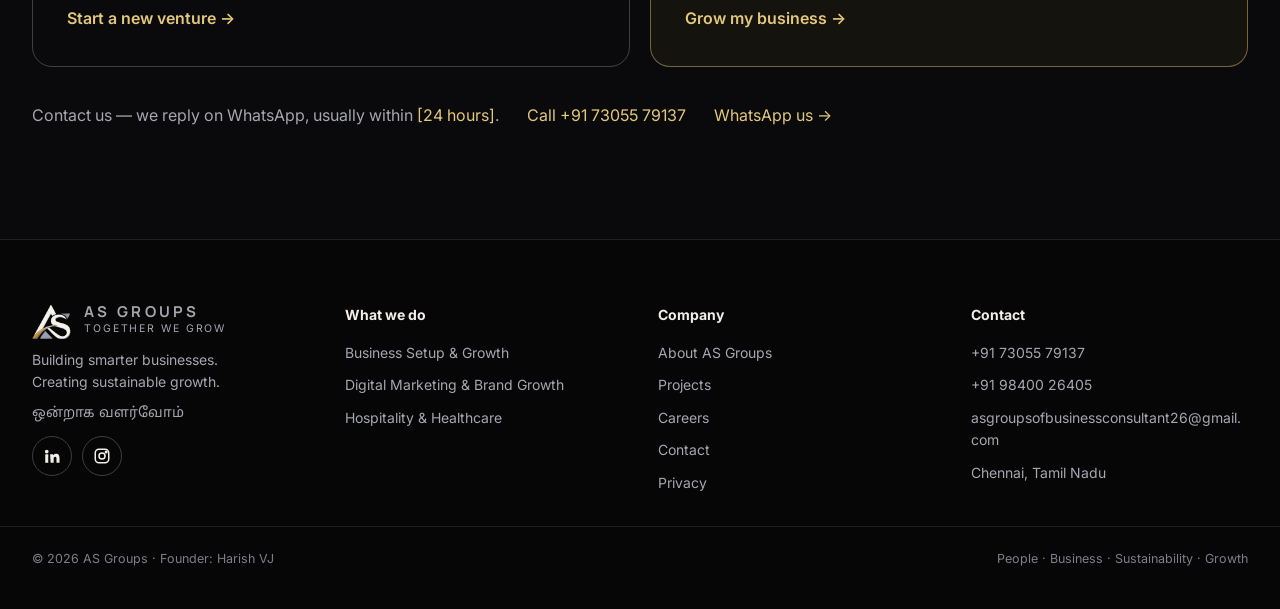
==== commit 460aad41: "Client stories and reviews now come right after How we work Co-Authored-By: Claude Opus 5.5 <noreply" ====
--- a/index.html
+++ b/index.html
@@ -116,18 +116,24 @@
   </div>
 </section>
 
-<!-- 03 PROJECTS -->
-<section class="section">
+<!-- 03 CLIENTS (frozen design T1.4) -->
+<section class="section" id="clients" style="padding-bottom:0;scroll-margin-top:70px" aria-labelledby="clients-title">
+  <div class="wrap"><p class="eyebrow">03 — Clients</p><h2 class="sr-only" id="clients-title">Client stories and reviews</h2></div>
+  <div data-render="testimonials"></div>
+</section>
+
+<!-- 04 PROJECTS -->
+<section class="section alt">
   <div class="wrap">
-    <div class="section-head reveal"><div><p class="eyebrow">03 — Projects</p><h2 class="h2">Work you can <span class="serif">visit</span>.</h2></div><a class="btn btn-ghost" href="projects.html">All projects →</a></div>
+    <div class="section-head reveal"><div><p class="eyebrow">04 — Projects</p><h2 class="h2">Work you can <span class="serif">visit</span>.</h2></div><a class="btn btn-ghost" href="projects.html">All projects →</a></div>
     <div class="cards" data-render="projects"></div>
   </div>
 </section>
 
-<!-- 04 MORE WAYS WE HELP -->
-<section class="section alt">
+<!-- 05 MORE WAYS WE HELP -->
+<section class="section">
   <div class="wrap">
-    <div class="section-head reveal"><div><p class="eyebrow">04 — More ways we help</p><h2 class="h2">Beyond the three — <span class="serif">with</span><br>our partner network.</h2></div></div>
+    <div class="section-head reveal"><div><p class="eyebrow">05 — More ways we help</p><h2 class="h2">Beyond the three — <span class="serif">with</span><br>our partner network.</h2></div></div>
     <div class="network">
       <div class="netbar" aria-hidden="true"><i></i></div>
       <div class="tiles">
@@ -138,12 +144,6 @@
       </div>
     </div>
   </div>
-</section>
-
-<!-- 05 CLIENTS (frozen design T1.4) -->
-<section class="section" id="clients" style="padding-bottom:0;scroll-margin-top:70px" aria-labelledby="clients-title">
-  <div class="wrap"><p class="eyebrow">05 — Clients</p><h2 class="sr-only" id="clients-title">Client stories and reviews</h2></div>
-  <div data-render="testimonials"></div>
 </section>
 
 <!-- 06 FOUNDER -->
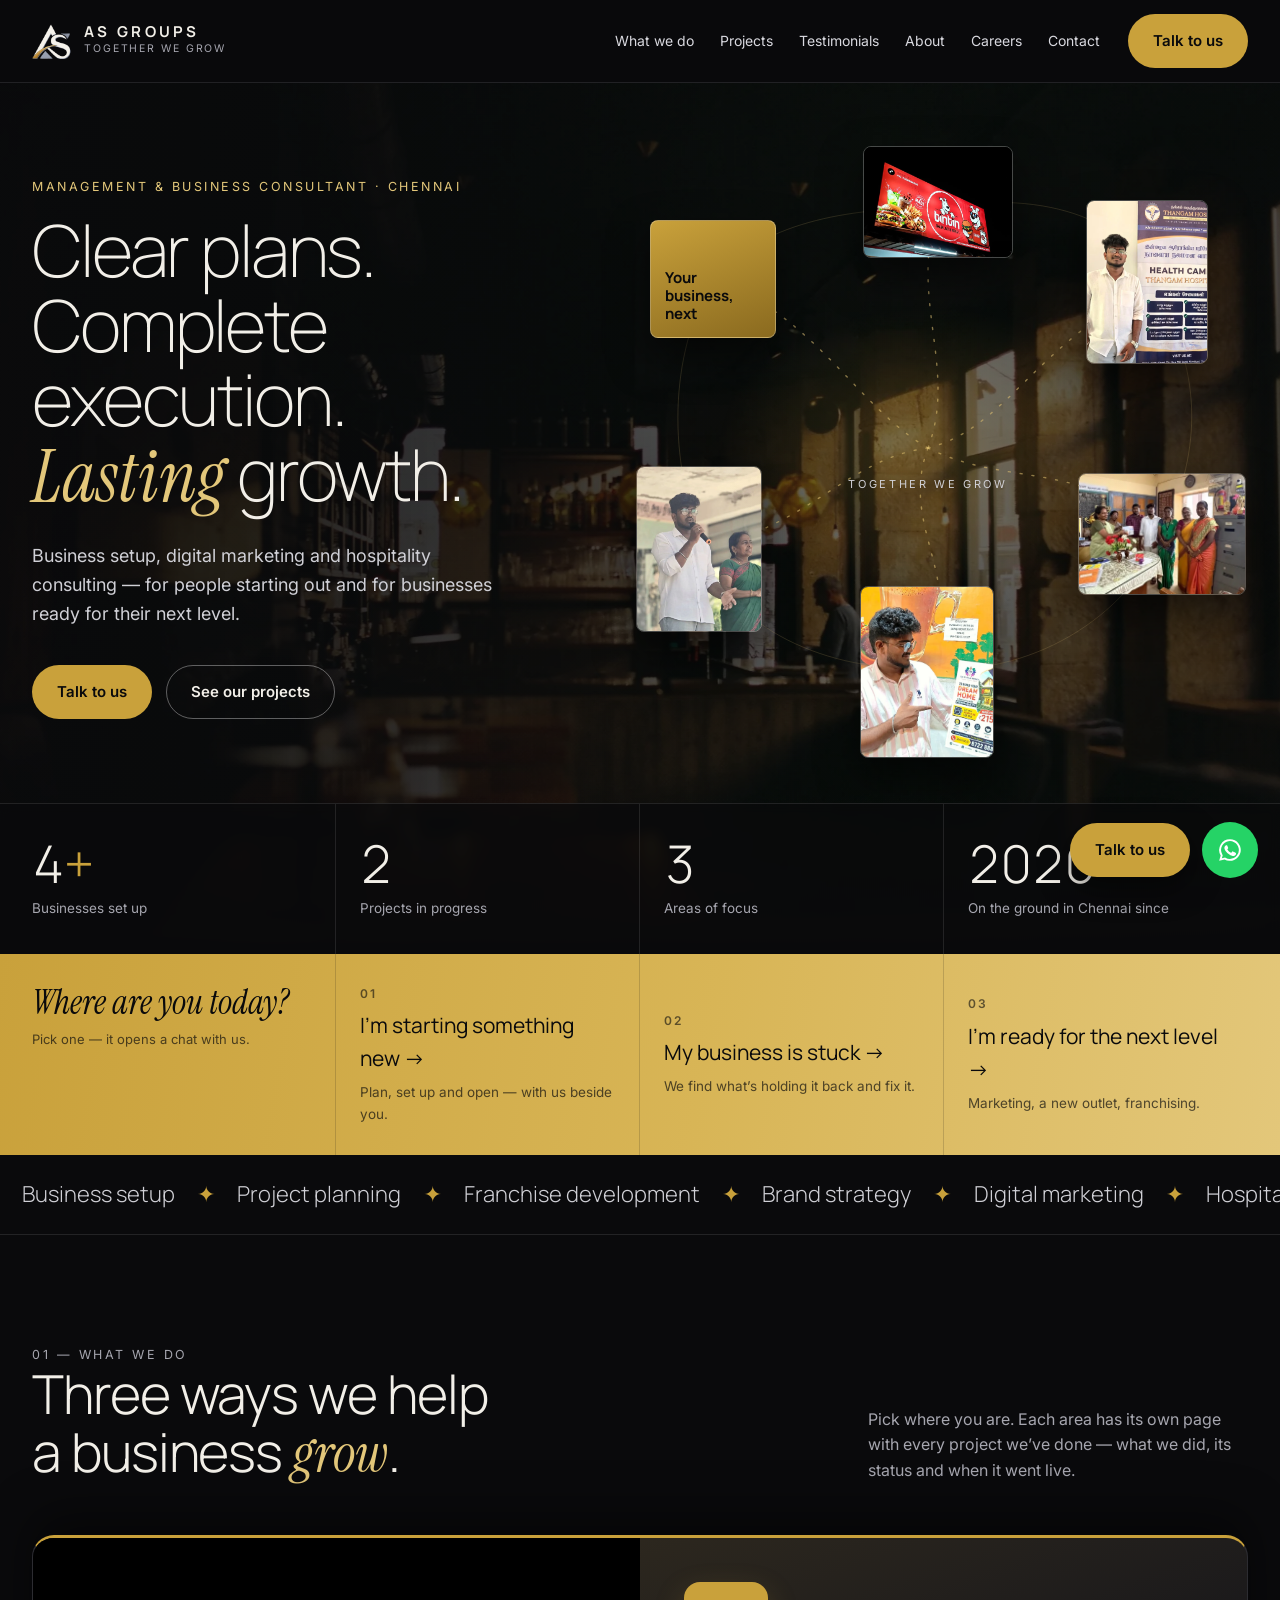
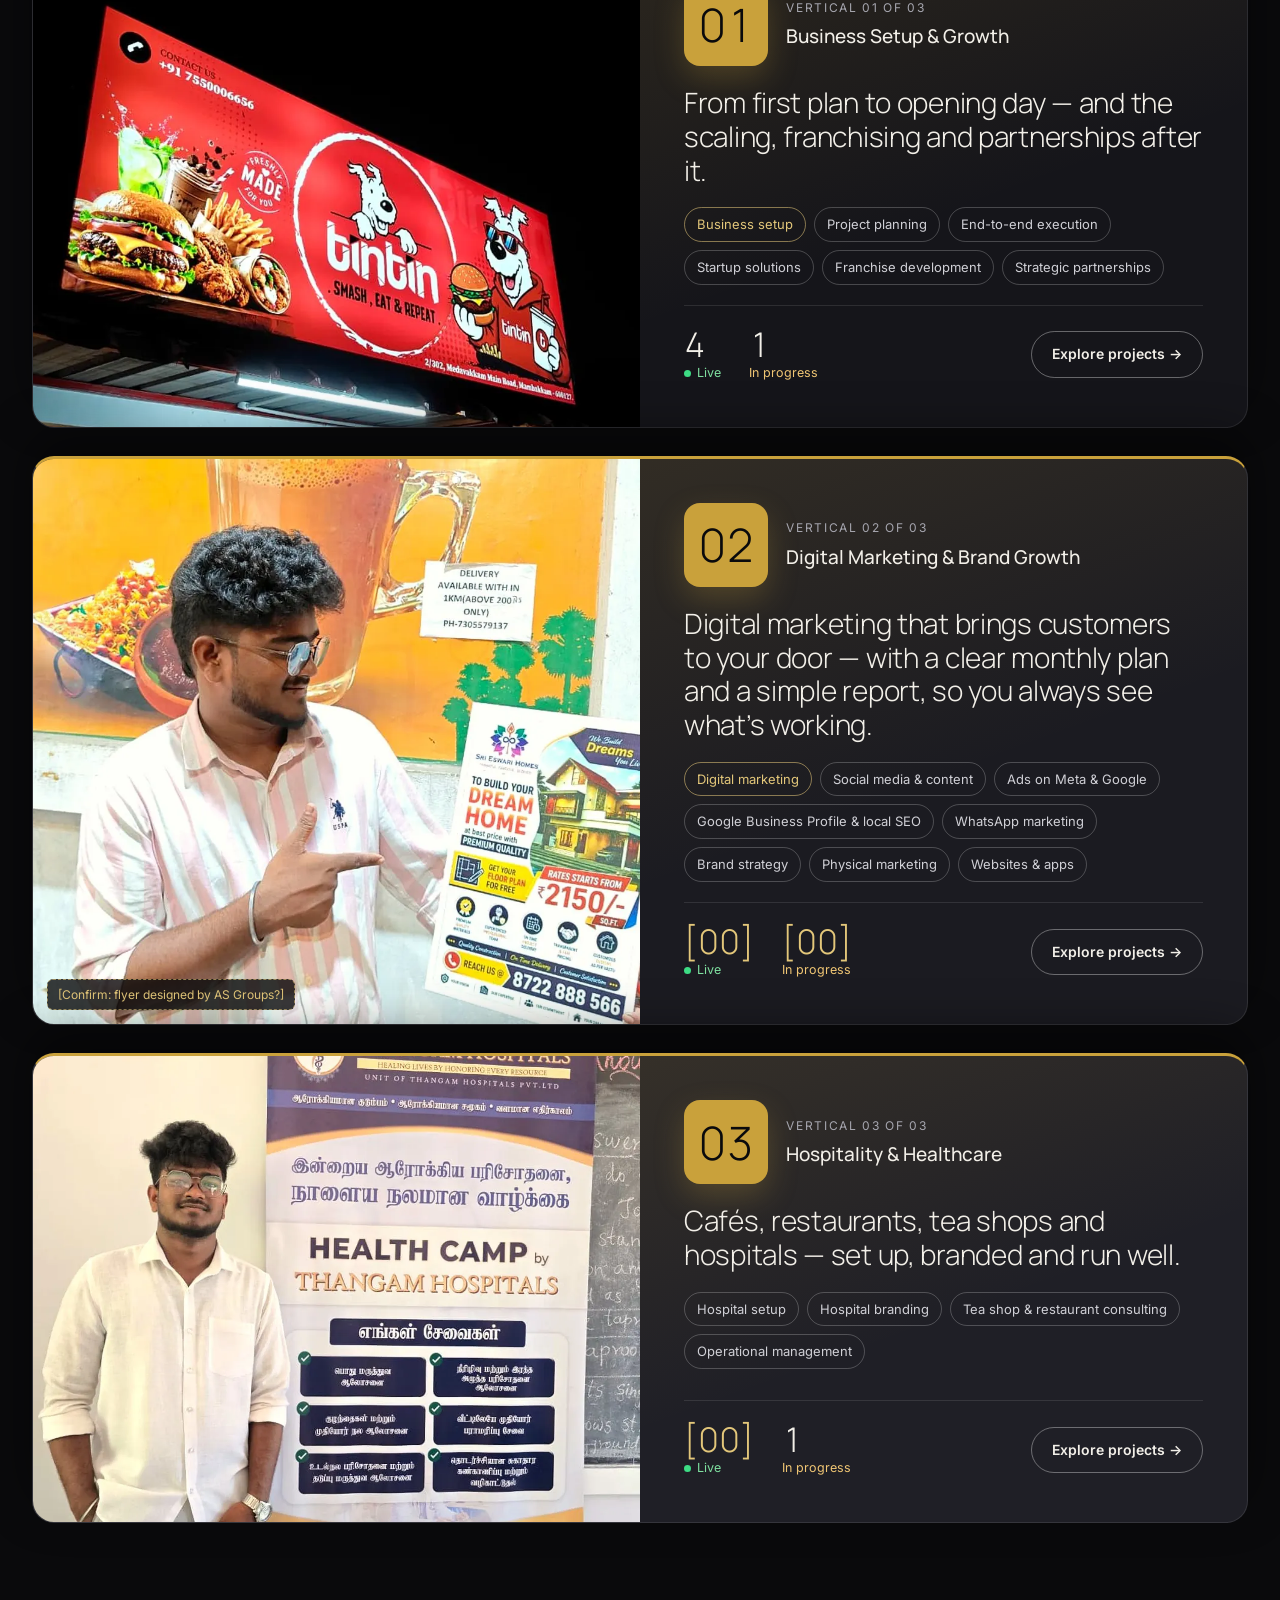
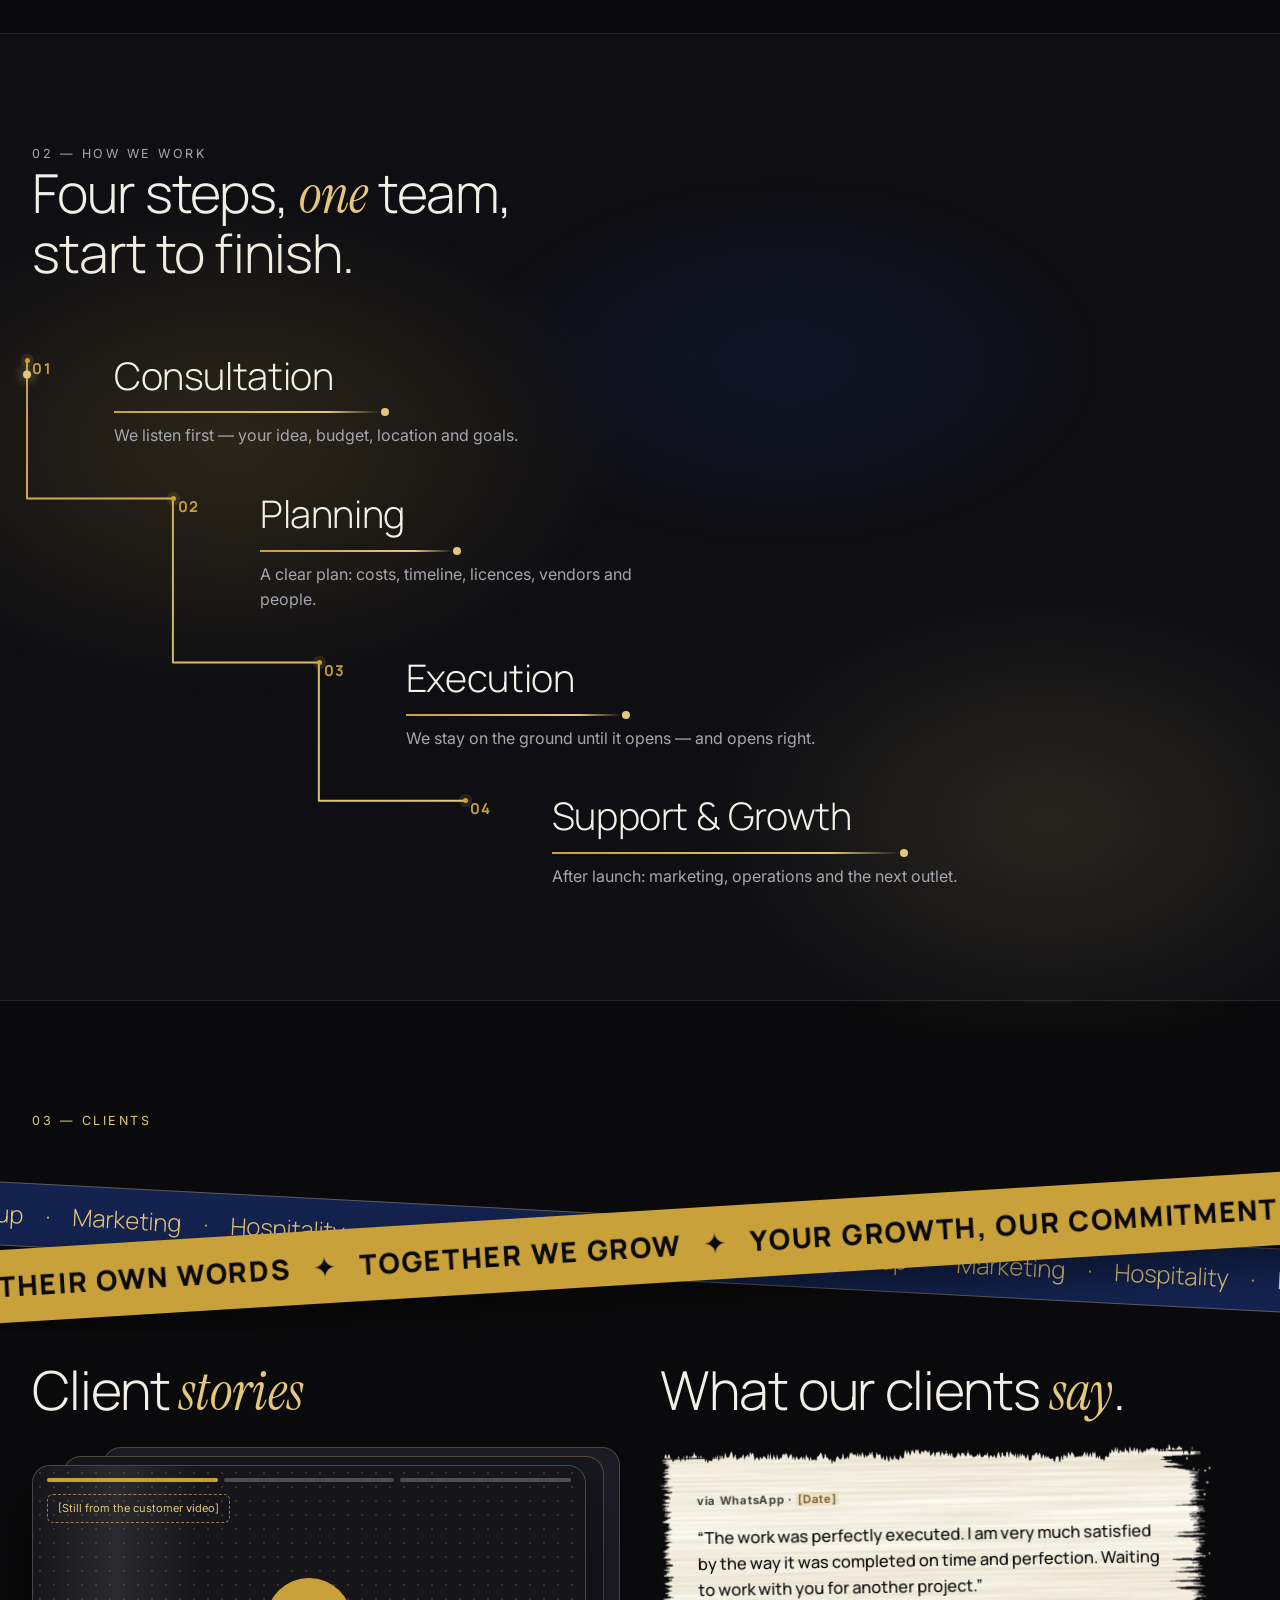
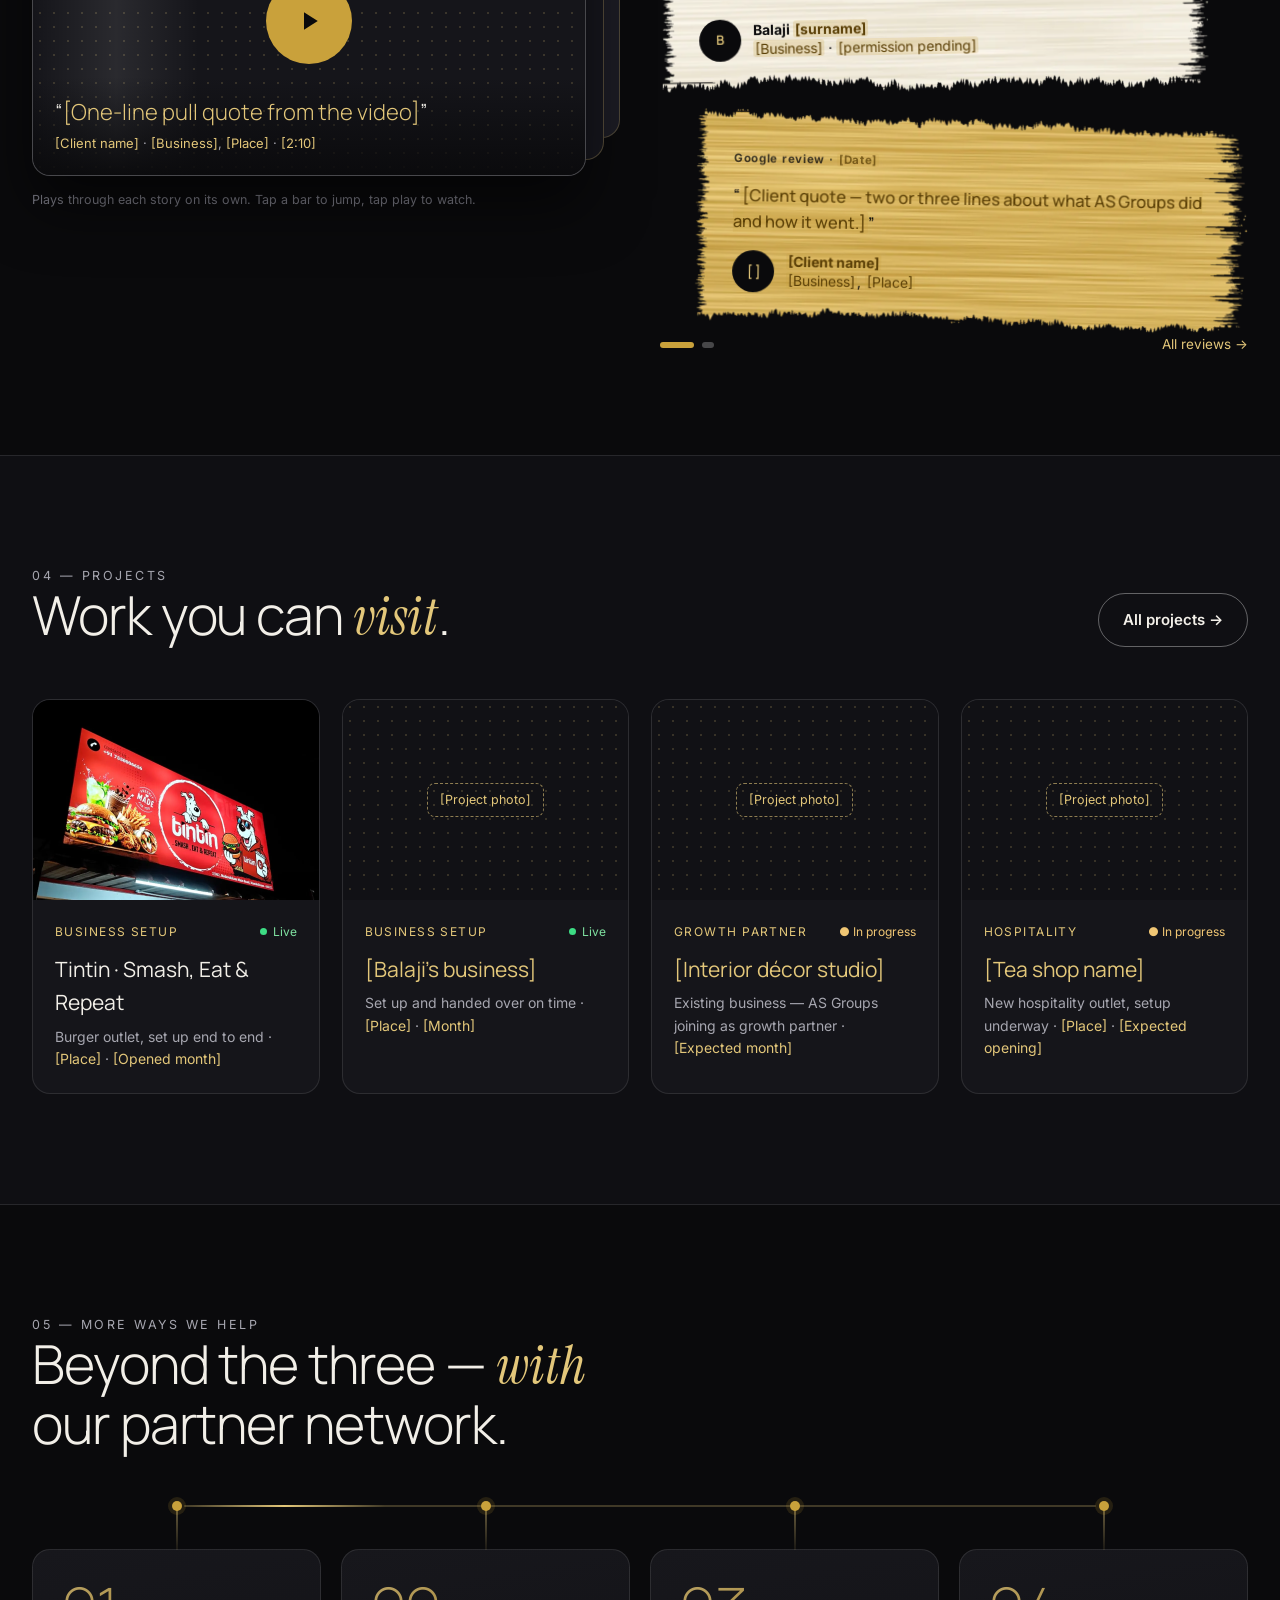
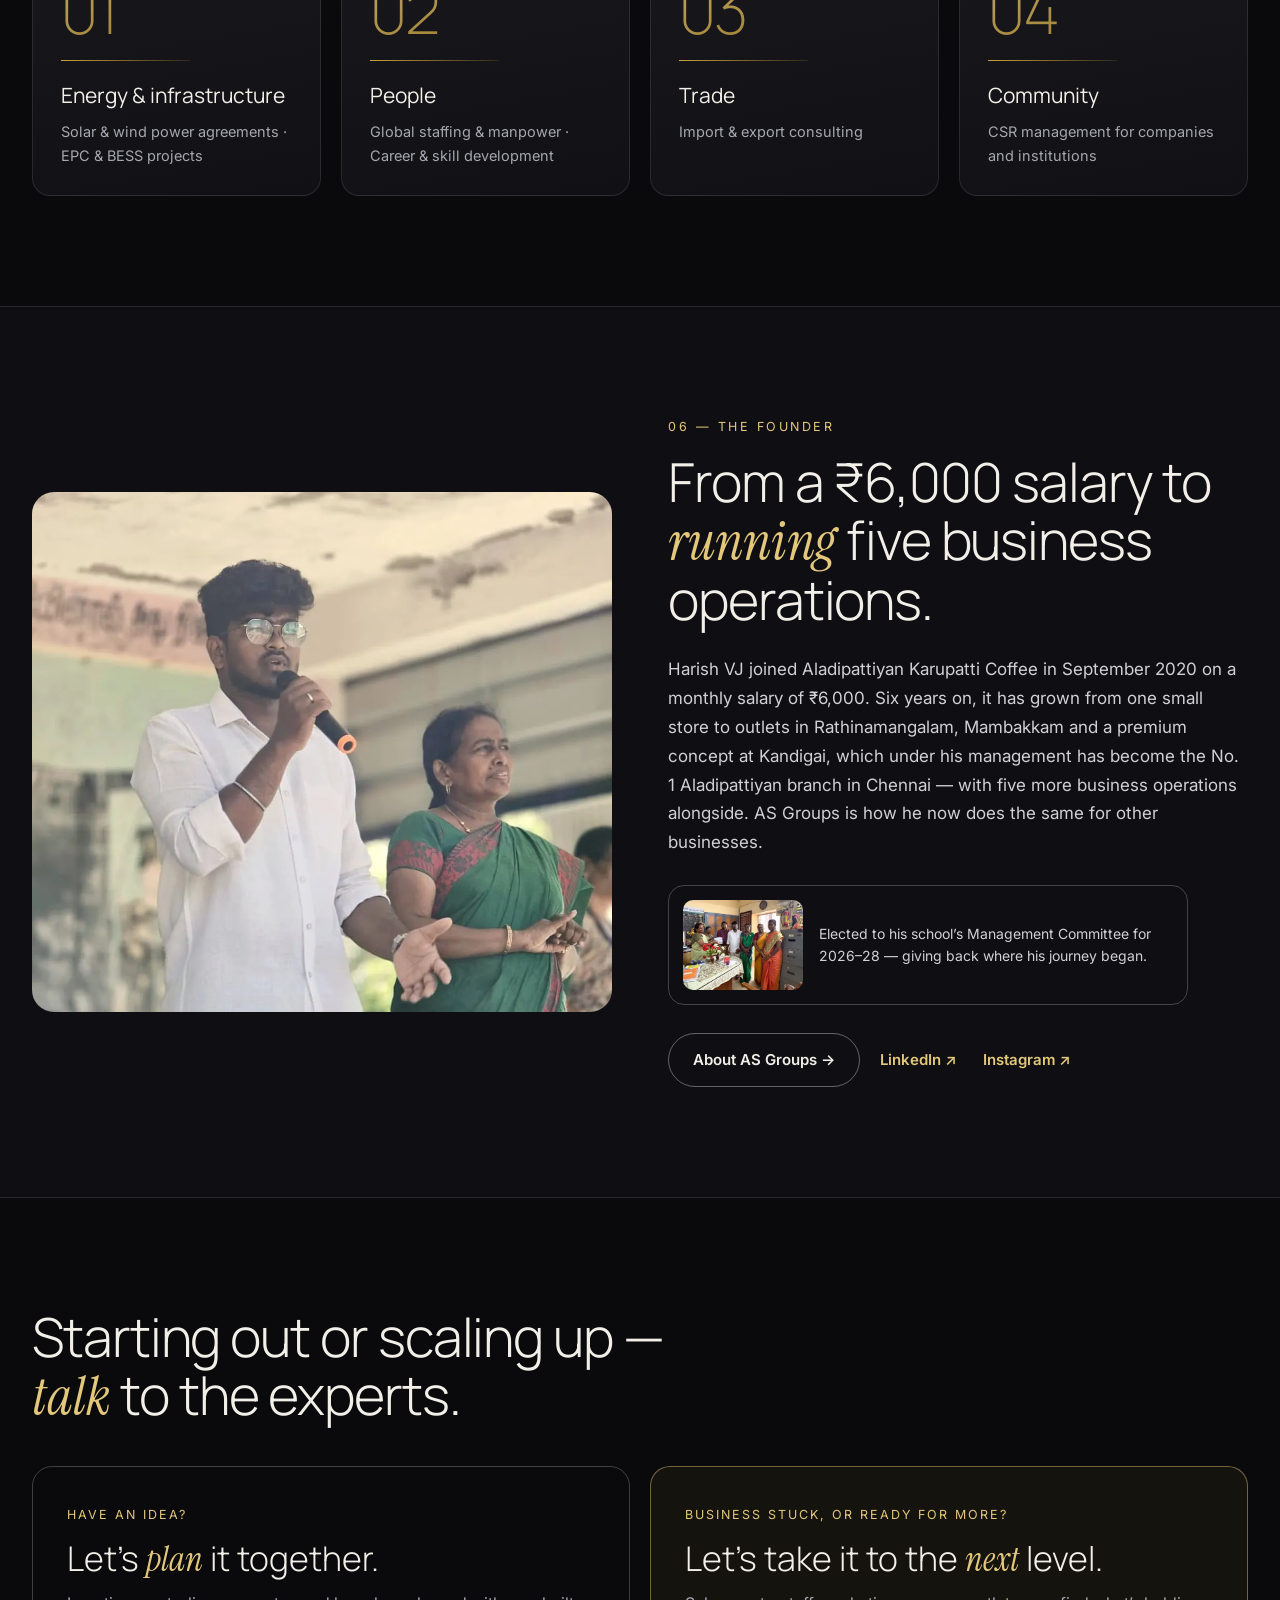
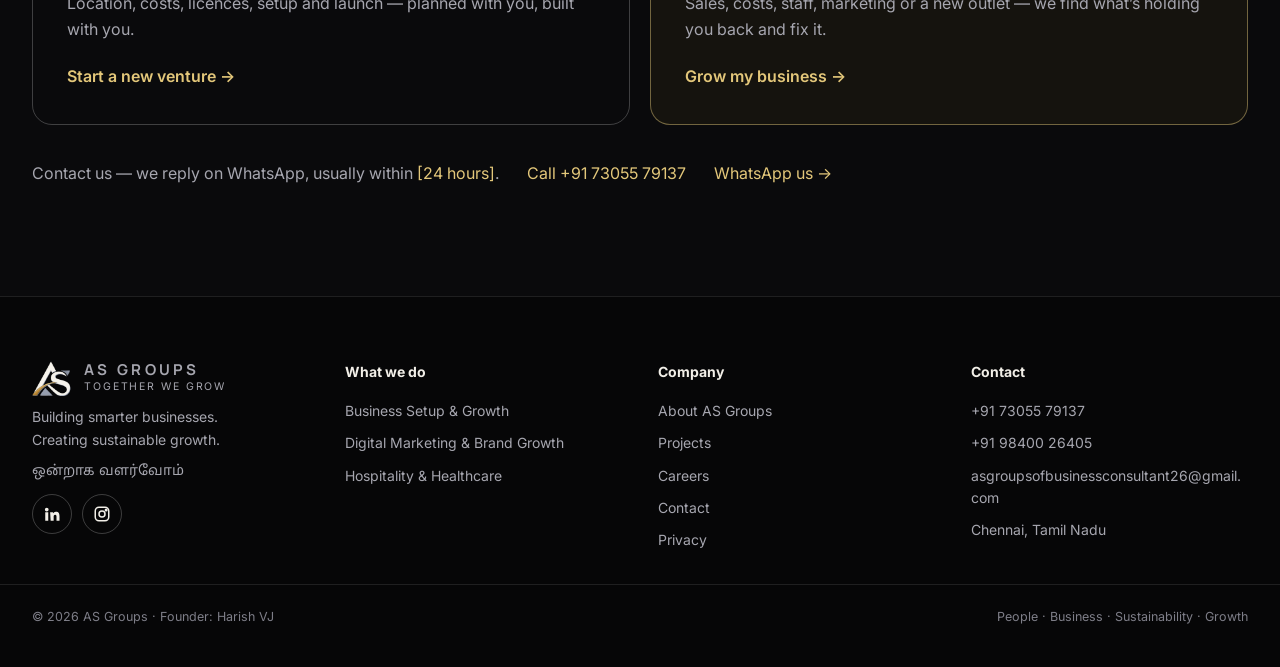
==== commit 9500dabe: "About timeline now lists Tintin and the other projects, and Aladipattiyan Premium as the No. 1 branc" ====
--- a/index.html
+++ b/index.html
@@ -153,7 +153,7 @@
     <div class="reveal d1">
       <p class="eyebrow">06 — The founder</p>
       <h2 class="h2">From a ₹6,000 salary to <span class="serif">running</span> five business operations.</h2>
-      <p class="body">Harish VJ joined Aladipattiyan Karupatti Coffee in September 2020 on a monthly salary of ₹6,000. Six years on, it has grown from one small store to outlets in Rathinamangalam, Mambakkam and a premium concept at Kandigai — with five more business operations alongside. AS Groups is how he now does the same for other businesses.</p>
+      <p class="body">Harish VJ joined Aladipattiyan Karupatti Coffee in September 2020 on a monthly salary of ₹6,000. Six years on, it has grown from one small store to outlets in Rathinamangalam, Mambakkam and a premium concept at Kandigai, which under his management has become the No. 1 Aladipattiyan branch in Chennai — with five more business operations alongside. AS Groups is how he now does the same for other businesses.</p>
       <div class="smc"><img src="assets/img/smc.webp" alt="Harish at the School Management Committee" loading="lazy"><span>Elected to his school’s Management Committee for 2026–28 — giving back where his journey began.</span></div>
       <div class="hero-ctas" style="margin-top:28px">
         <a class="btn btn-ghost" href="about.html">About AS Groups →</a>
--- a/css/styles.css
+++ b/css/styles.css
@@ -635,3 +635,17 @@
 .tile h3 { margin-top: 18px; }
 @media (max-width: 860px) { .tnum { font-size: 44px; } }
 @media (prefers-reduced-motion: reduce) { .trule { transform: none; } }
+
+/* Enquiry pop-up: voice note option (11 Nov) */
+.voice { display: flex; align-items: center; gap: 14px; padding: 14px 16px; border-radius: 14px; border: 1px solid rgba(37,211,102,.45); background: rgba(37,211,102,.07); color: var(--text); text-decoration: none; transition: background .25s ease, border-color .25s ease, transform .25s ease; }
+.voice:hover { color: var(--text); background: rgba(37,211,102,.13); border-color: var(--wa); transform: translateY(-2px); }
+.voice b { display: block; font-size: 15px; font-weight: 600; }
+.voice small { display: block; font-size: 12.5px; color: var(--muted); margin-top: 2px; }
+.voice .mic { flex: 0 0 auto; width: 44px; height: 44px; border-radius: 50%; background: var(--wa); color: #fff; display: flex; align-items: center; justify-content: center; animation: pulse-wa 2.4s infinite; }
+.voice .bars { margin-left: auto; display: flex; align-items: center; gap: 3px; height: 22px; }
+.voice .bars i { width: 3px; height: 100%; border-radius: 3px; background: var(--wa); transform-origin: center; animation: wave 1.1s ease-in-out infinite; }
+.voice .bars i:nth-child(2) { animation-delay: -.9s; } .voice .bars i:nth-child(3) { animation-delay: -.6s; } .voice .bars i:nth-child(4) { animation-delay: -.3s; } .voice .bars i:nth-child(5) { animation-delay: -.75s; }
+@keyframes wave { 0%, 100% { transform: scaleY(.3); } 50% { transform: scaleY(1); } }
+.or { display: flex; align-items: center; gap: 12px; font-size: 12px; letter-spacing: .14em; text-transform: uppercase; color: var(--muted-2); }
+.or::before, .or::after { content: ''; flex: 1; height: 1px; background: var(--line); }
+@media (max-width: 420px) { .voice .bars { display: none; } }
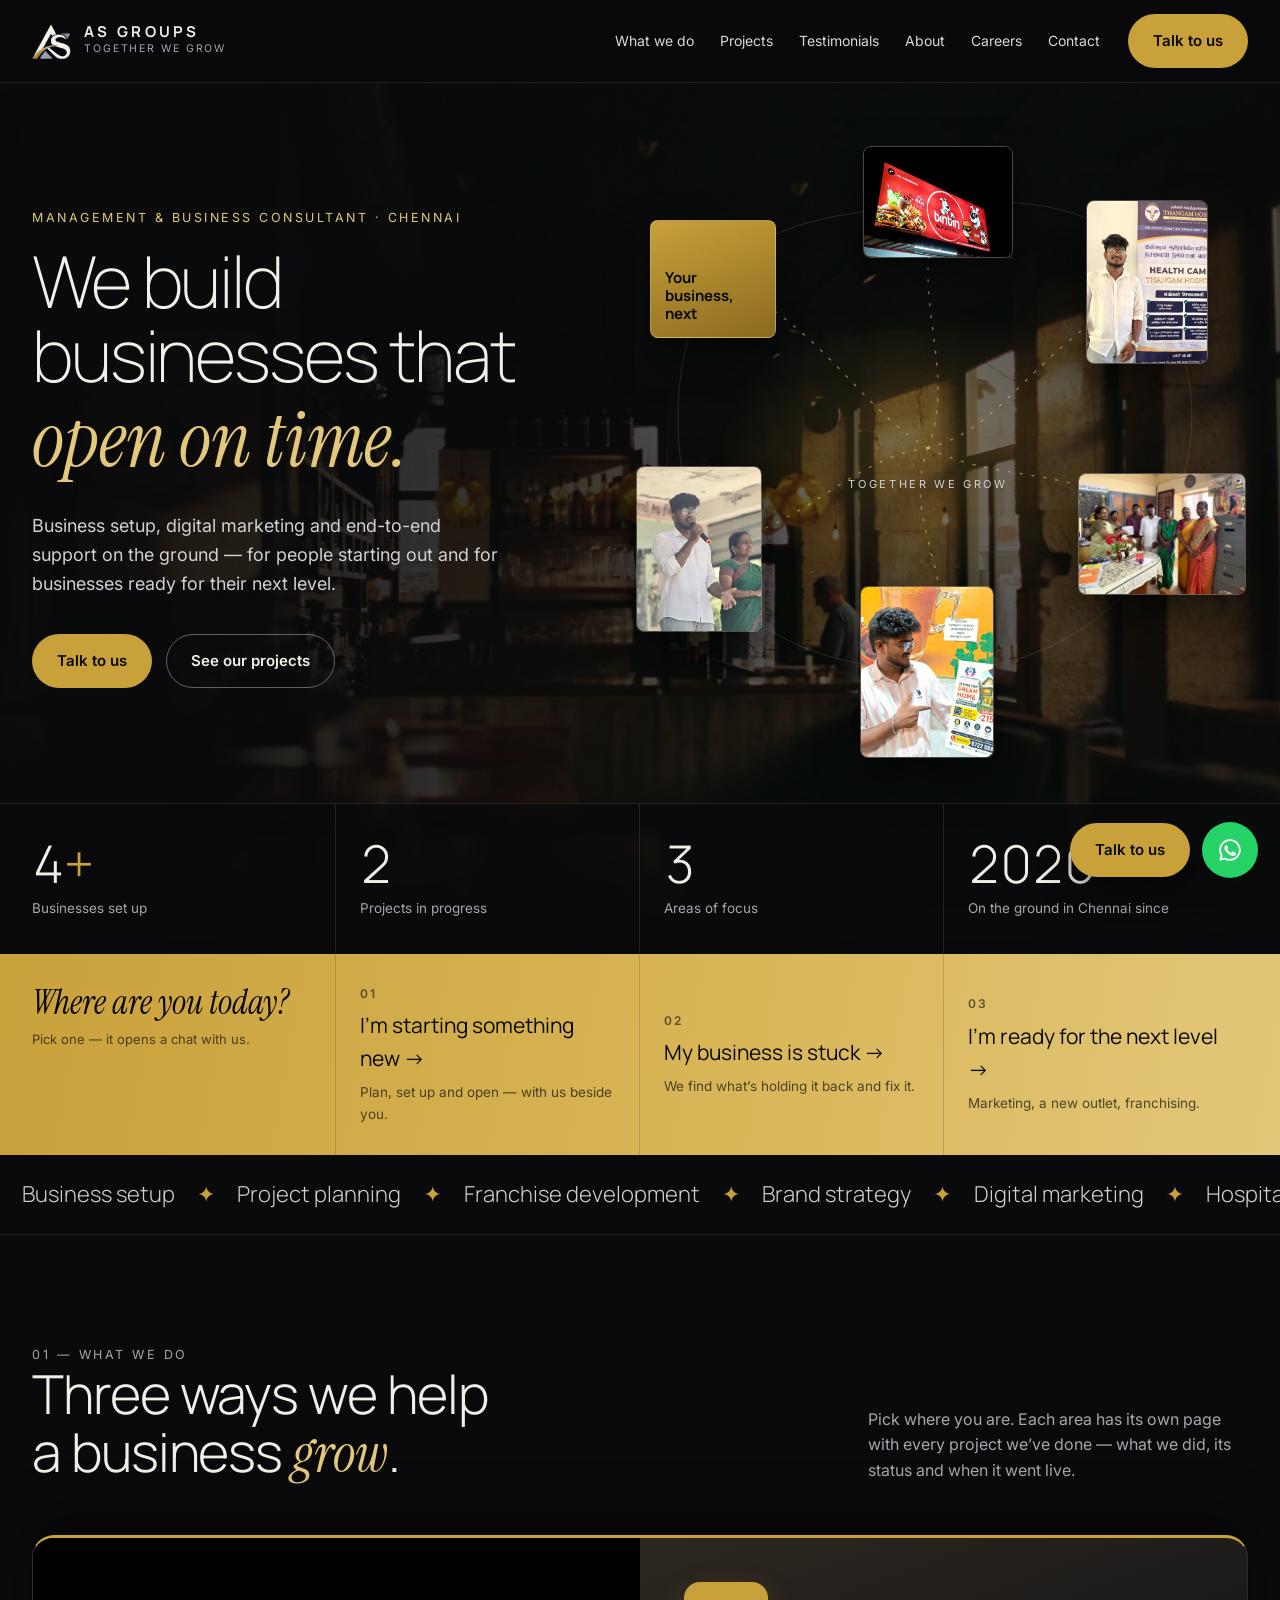
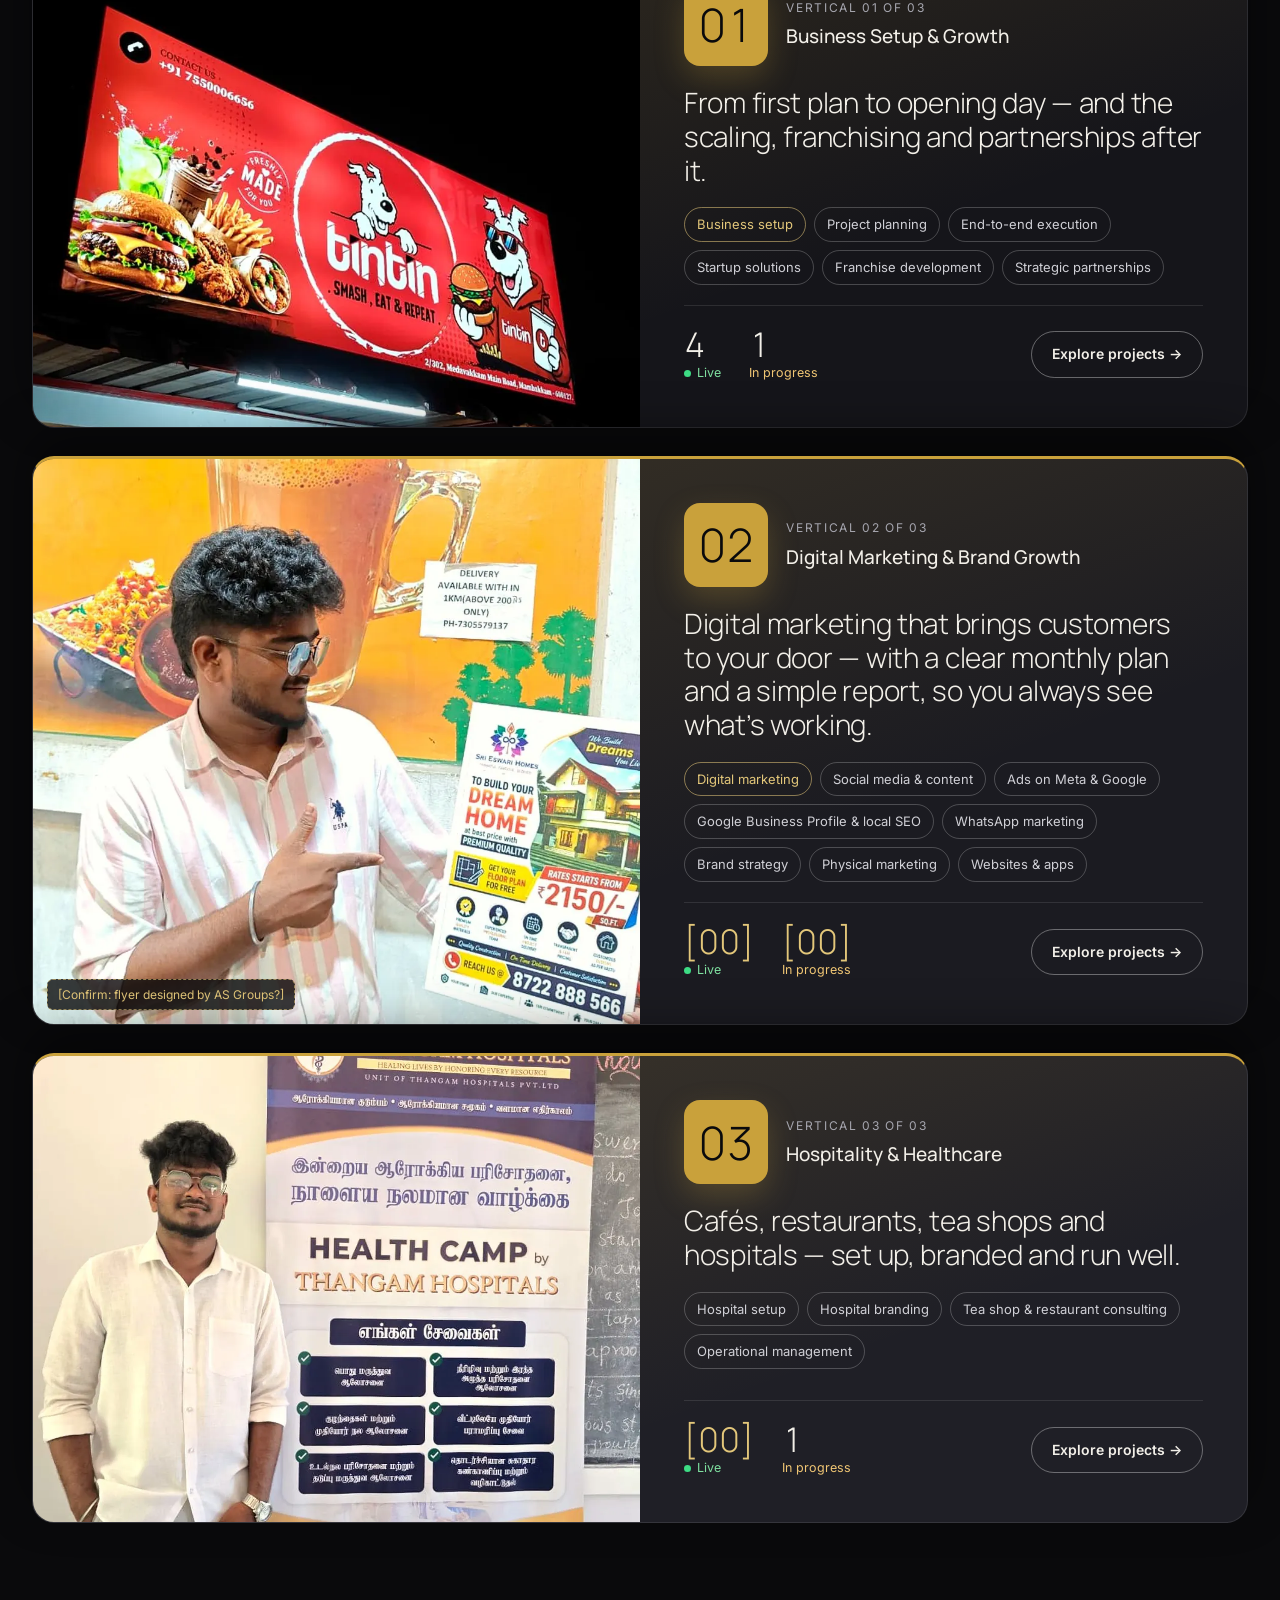
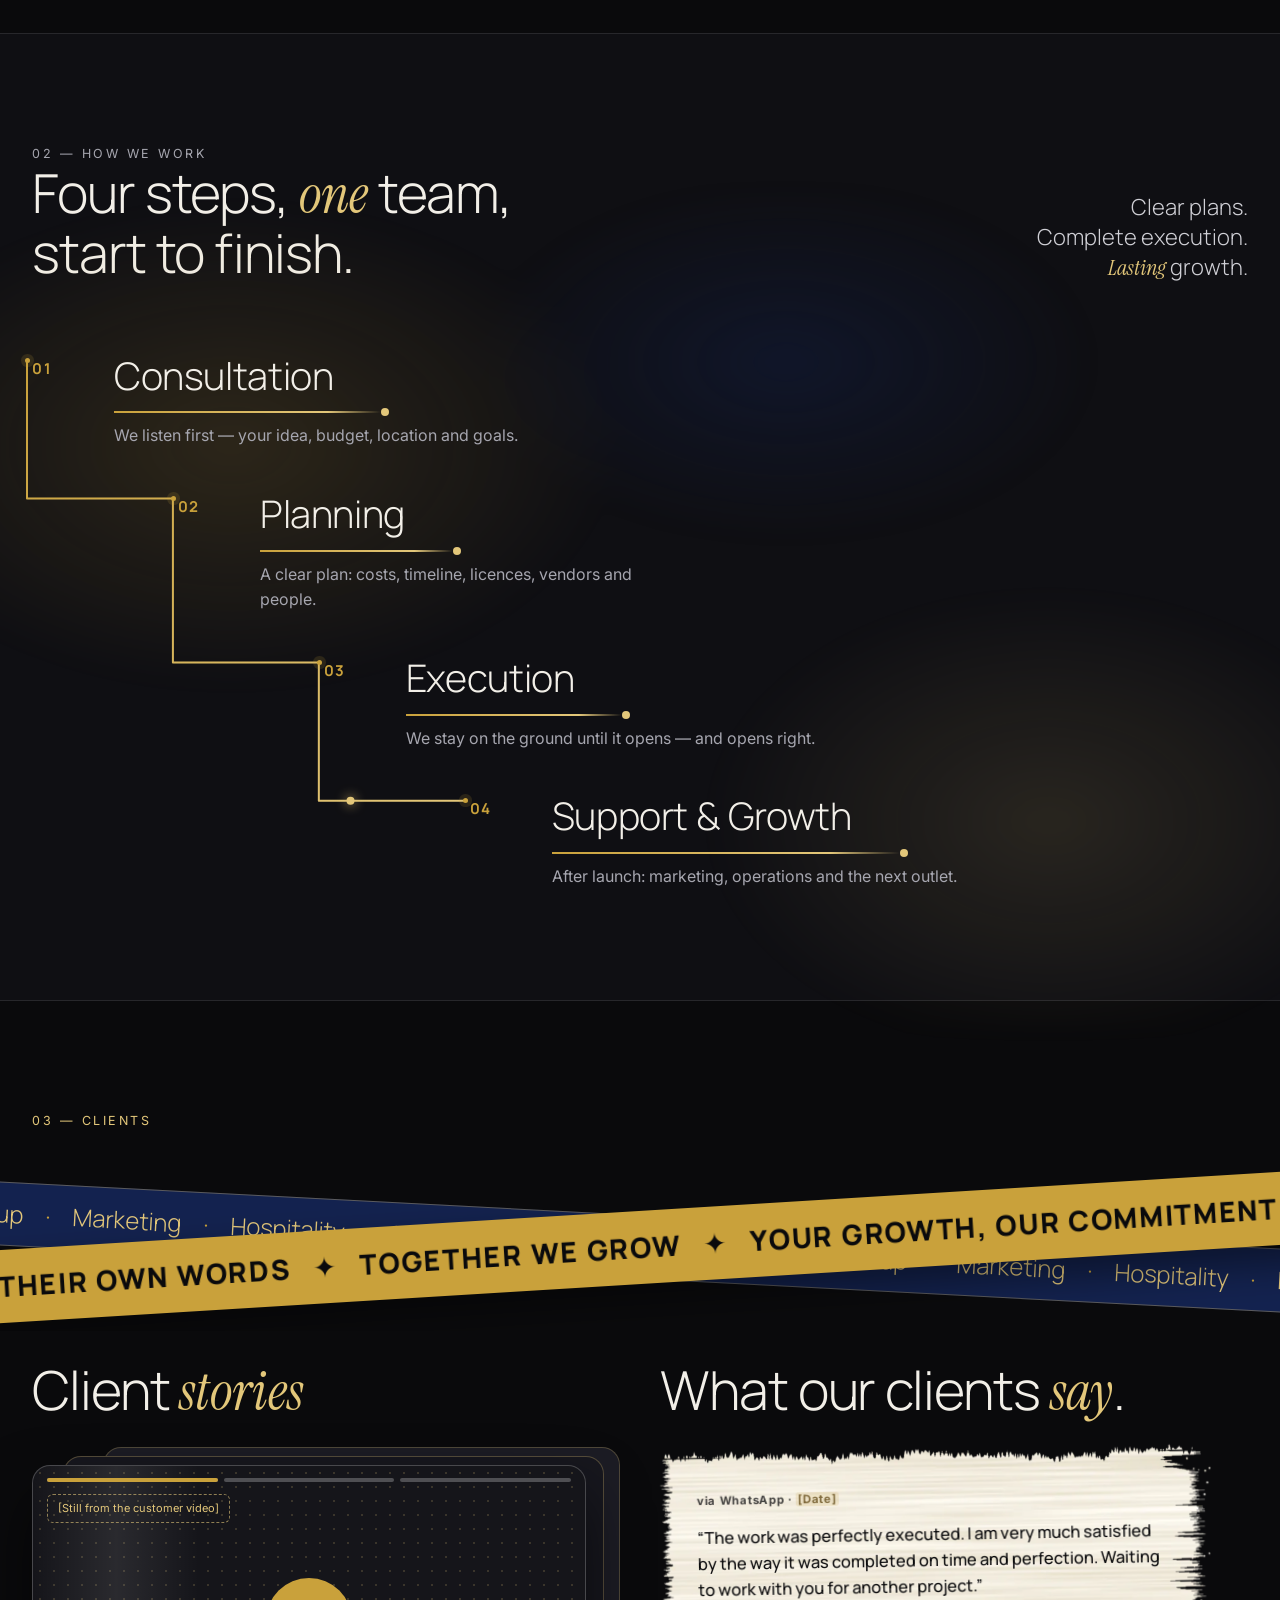
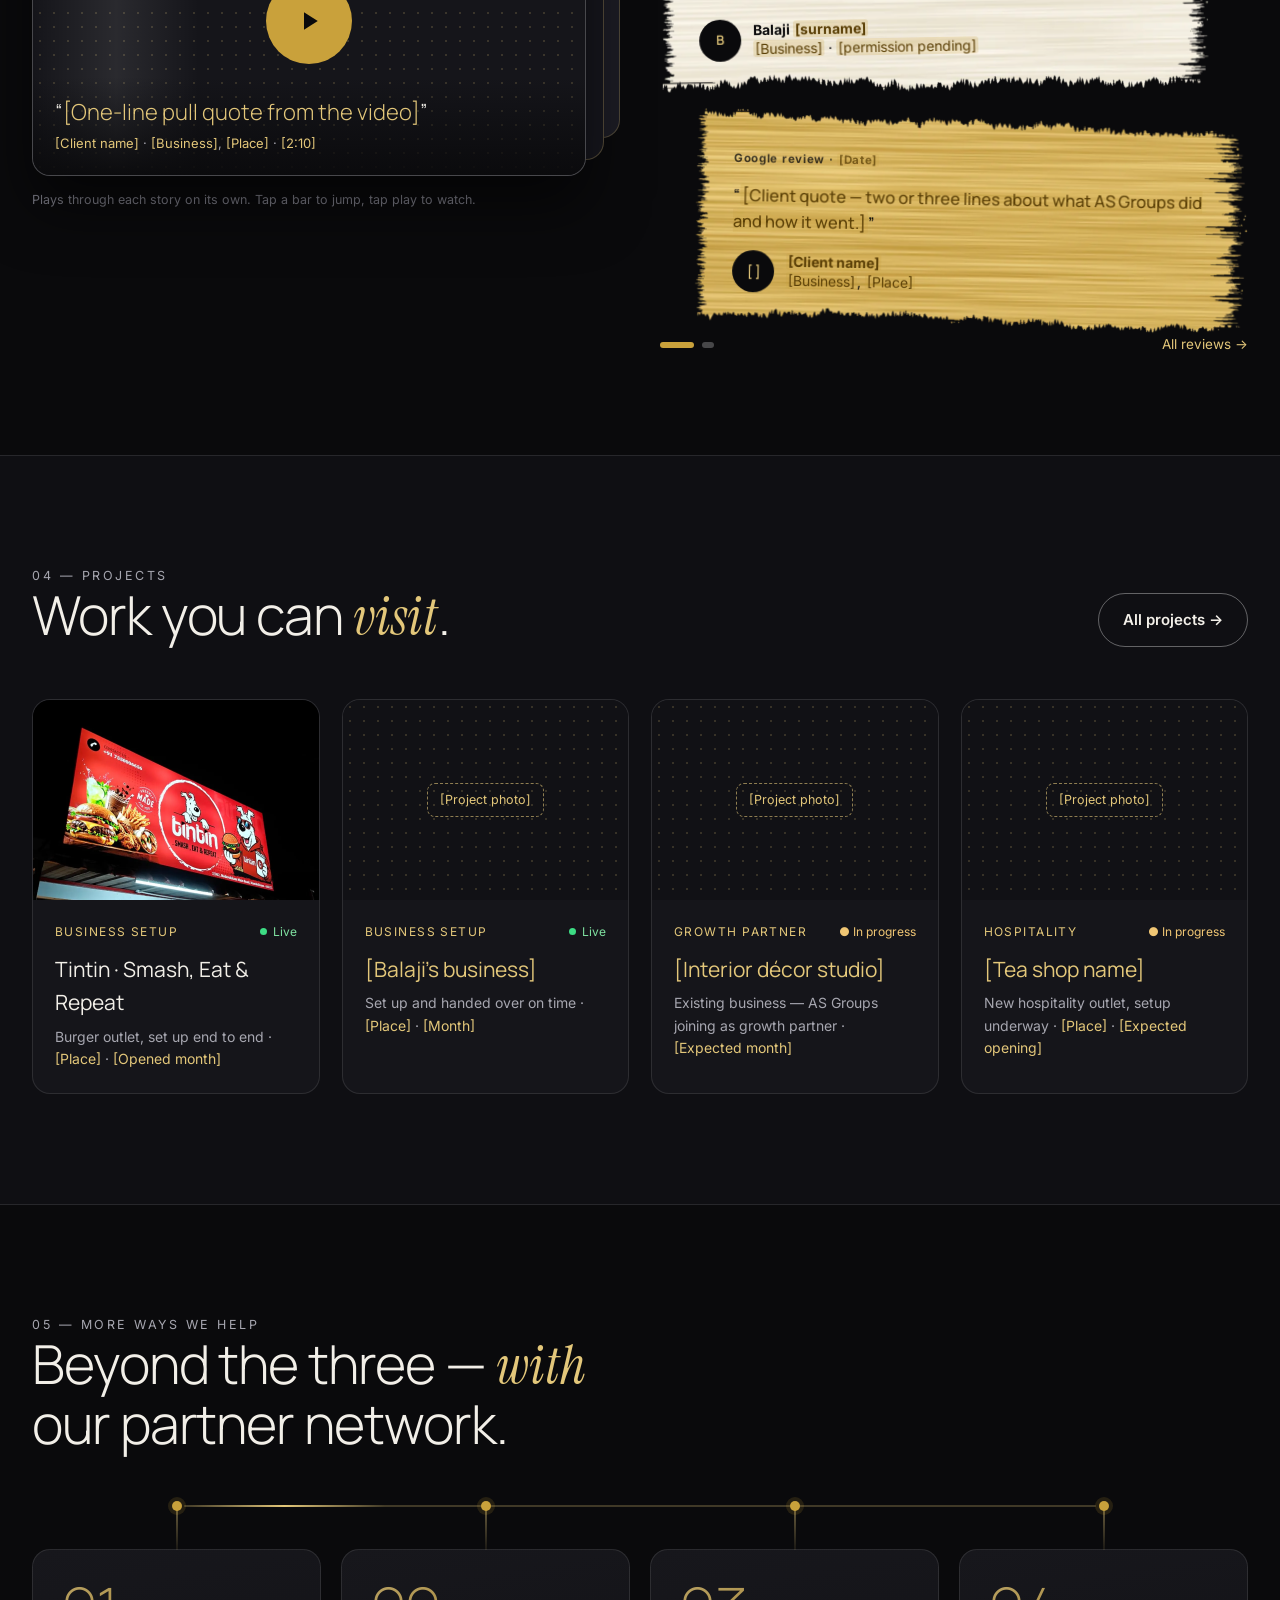
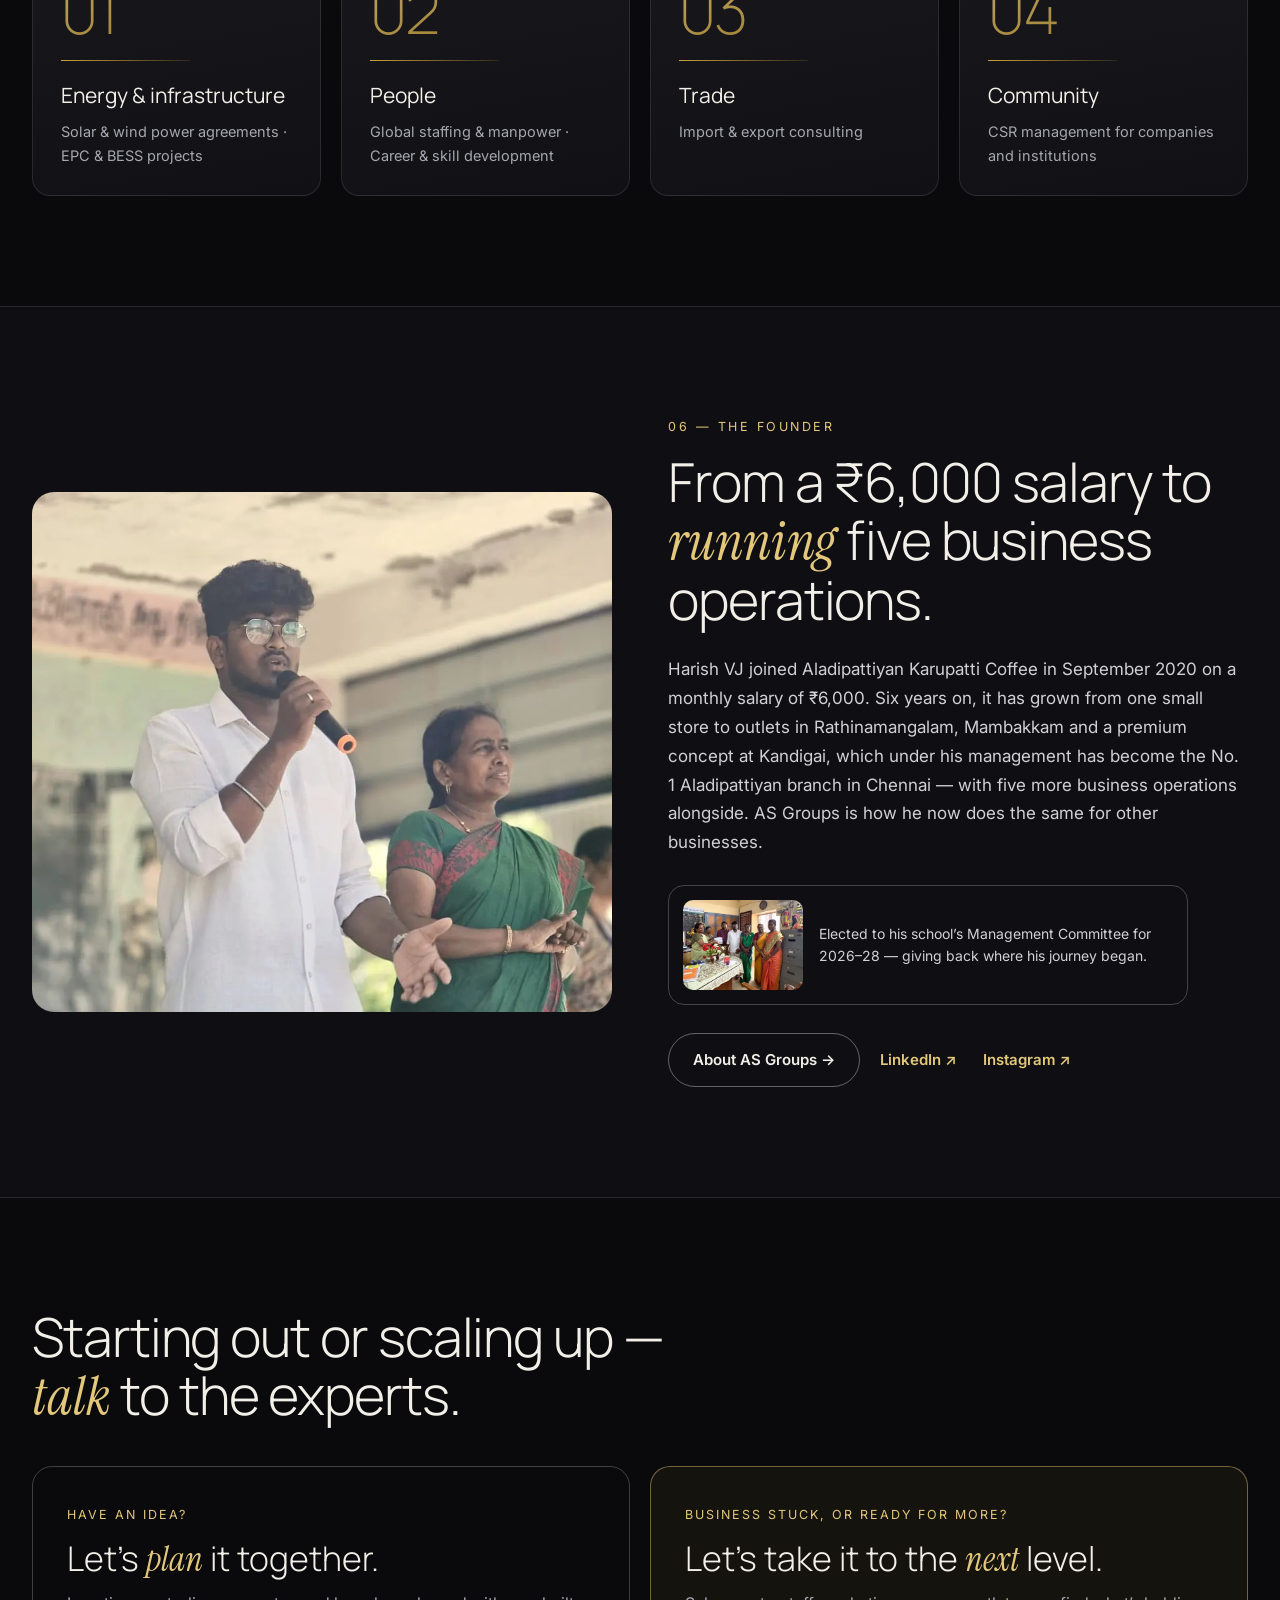
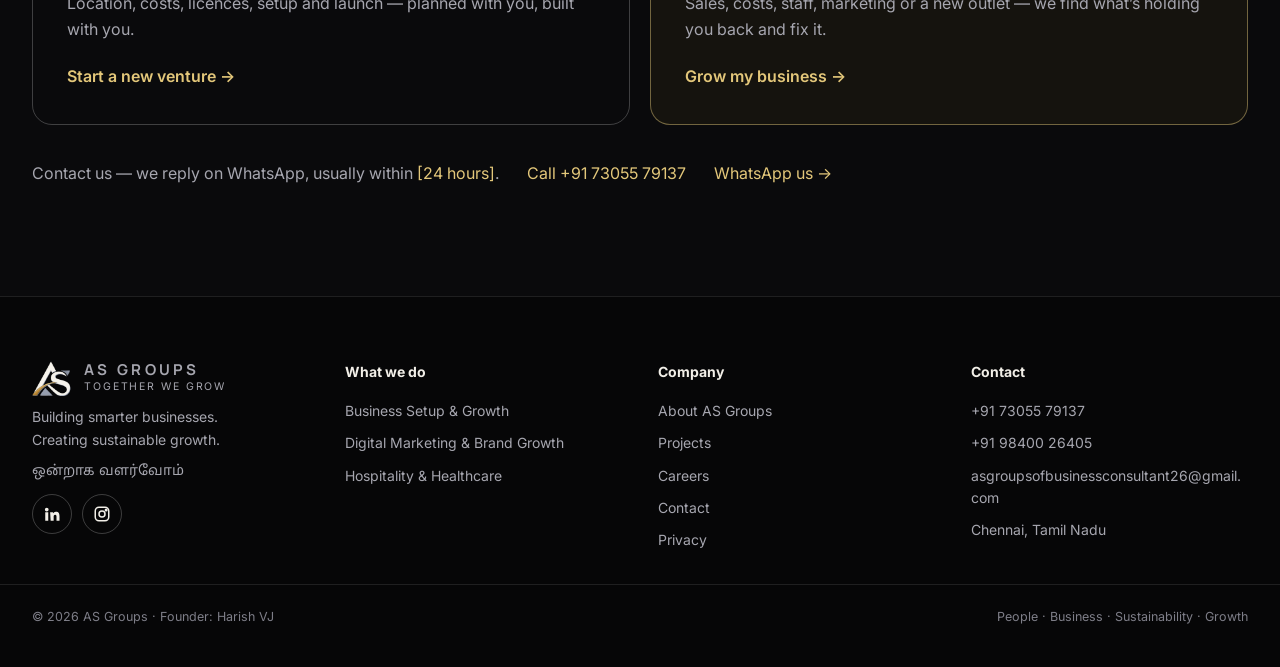
==== commit e9da338b: "Hero now reads We build businesses that… with a rolling last line; Clear plans line moves to How we " ====
--- a/index.html
+++ b/index.html
@@ -4,9 +4,9 @@
 <meta charset="utf-8">
 <meta name="viewport" content="width=device-width, initial-scale=1">
 <title>AS Groups — Management & Business Consultant, Chennai</title>
-<meta name="description" content="Business setup, digital marketing and hospitality consulting in Chennai — for people starting out and for businesses ready for their next level.">
+<meta name="description" content="We build businesses that open on time, get noticed, run smoothly and keep growing. Business setup, digital marketing and end-to-end support in Chennai.">
 <meta property="og:title" content="AS Groups — Together we grow">
-<meta property="og:description" content="Clear plans. Complete execution. Lasting growth. Business setup, digital marketing and hospitality consulting in Chennai.">
+<meta property="og:description" content="We build businesses that open on time, get noticed, run smoothly and keep growing. Business setup, digital marketing and end-to-end support in Chennai.">
 <meta property="og:image" content="assets/img/hero-restaurant.webp">
 <meta name="theme-color" content="#0A0A0C">
 <link rel="icon" href="assets/img/favicon.png">
@@ -29,8 +29,10 @@
   <div class="wrap hero-inner">
     <div class="hero-copy">
       <p class="eyebrow in">Management &amp; Business Consultant · Chennai</p>
-      <h1 class="in d1">Clear plans.<br>Complete execution.<br><span class="serif">Lasting</span> growth.</h1>
-      <p class="hero-lead in d2">Business setup, digital marketing and hospitality consulting — for people starting out and for businesses ready for their next level.</p>
+      <h1 class="in d1">We build<br>businesses that
+        <span class="roll" aria-hidden="true"><span class="roll-list"><span>open on time.</span><span>get noticed.</span><span>run smoothly.</span><span>keep growing.</span><span>open on time.</span></span></span>
+        <span class="sr-only">open on time, get noticed, run smoothly and keep growing.</span></h1>
+      <p class="hero-lead in d2">Business setup, digital marketing and end-to-end support on the ground — for people starting out and for businesses ready for their next level.</p>
       <div class="hero-ctas in d3">
         <button class="btn btn-gold" type="button" data-enquire>Talk to us</button>
         <a class="btn btn-ghost" href="projects.html">See our projects</a>
@@ -105,7 +107,7 @@
 <!-- 02 HOW WE WORK -->
 <section class="section alt">
   <div class="wrap">
-    <div class="section-head reveal"><div><p class="eyebrow">02 — How we work</p><h2 class="h2">Four steps, <span class="serif">one</span> team,<br>start to finish.</h2></div></div>
+    <div class="section-head reveal"><div><p class="eyebrow">02 — How we work</p><h2 class="h2">Four steps, <span class="serif">one</span> team,<br>start to finish.</h2></div><p class="motto">Clear plans.<br>Complete execution.<br><span class="serif">Lasting</span> growth.</p></div>
     <div class="process-line"><i></i></div>
     <div class="steps">
       <div class="reveal"><b>01</b><h3>Consultation</h3><p>We listen first — your idea, budget, location and goals.</p></div>
--- a/css/styles.css
+++ b/css/styles.css
@@ -649,3 +649,72 @@
 .or { display: flex; align-items: center; gap: 12px; font-size: 12px; letter-spacing: .14em; text-transform: uppercase; color: var(--muted-2); }
 .or::before, .or::after { content: ''; flex: 1; height: 1px; background: var(--line); }
 @media (max-width: 420px) { .voice .bars { display: none; } }
+
+/* About page (11 Nov): drifting glow behind sections, values that light up in turn,
+   and a timeline whose line draws down with each milestone arriving after it. */
+.glowbg { position: relative; overflow: hidden; isolation: isolate; }
+.glowbg::before { content: ''; position: absolute; z-index: -1; inset: -10%; pointer-events: none;
+  background:
+    radial-gradient(30% 45% at 15% 30%, rgba(201,161,59,.13), rgba(201,161,59,0) 70%),
+    radial-gradient(26% 32% at 78% 55%, rgba(227,199,122,.10), rgba(227,199,122,0) 70%),
+    radial-gradient(28% 35% at 60% 15%, rgba(19,34,79,.35), rgba(19,34,79,0) 70%);
+  filter: blur(10px); animation: glowdrift 18s ease-in-out infinite alternate; }
+.values .h2 { line-height: 1.15; }
+.values .dotsep { color: var(--muted-2); }
+.vw { transition: color .4s ease; animation: vwlight 8s ease-in-out infinite; animation-delay: calc(var(--i) * 2s); }
+.vw .serif { color: inherit; }
+@keyframes vwlight { 0%, 30%, 100% { color: var(--text); text-shadow: none; } 6%, 22% { color: var(--gold-light); text-shadow: 0 0 24px rgba(227,199,122,.35); } }
+.tile.value { animation: valuelight 8s ease-in-out infinite; animation-delay: calc(var(--i) * 2s); }
+@keyframes valuelight { 0%, 30%, 100% { border-color: var(--line); box-shadow: none; } 6%, 22% { border-color: rgba(227,199,122,.7); box-shadow: 0 0 0 1px rgba(227,199,122,.35), 0 0 30px rgba(201,161,59,.15); } }
+.tile.value:hover { animation: none; }
+.timeline { border-left: 0; position: relative; }
+.timeline::before { content: ''; position: absolute; left: 0; top: 4px; bottom: 4px; width: 1px; background: linear-gradient(180deg, var(--gold), rgba(201,161,59,.15)); transform-origin: top; transform: scaleY(0); transition: transform 2.4s cubic-bezier(.6,0,.2,1) .2s; }
+.timeline.is-in::before, html:not(.js) .timeline::before { transform: scaleY(1); }
+.js .timeline > div { opacity: 0; transform: translateX(-14px); transition: opacity .6s ease, transform .6s var(--ease); }
+.timeline.is-in > div { opacity: 1; transform: none; }
+.timeline > div:nth-child(n) { transition-delay: calc(.35s + var(--k, 0) * .18s); }
+.timeline > div::before { transform: scale(0); transition: transform .4s cubic-bezier(.3,1.6,.5,1); transition-delay: inherit; }
+.timeline.is-in > div::before { transform: scale(1); }
+.timeline > div:hover b { color: var(--text); }
+@media (prefers-reduced-motion: reduce) { .timeline::before { transform: none; } .js .timeline > div { opacity: 1; transform: none; } .timeline > div::before { transform: none; } }
+
+/* About · What we believe (11 Nov, v2): four coloured cards that slide in from the right one
+   after another and overlap like a fanned hand. No connecting line. The card whose word is
+   lit in the heading rises a little. */
+.fan { display: flex; padding: 30px 0 20px; }
+.fan .tile.value { flex: 1 1 0; min-width: 0; min-height: 300px; margin-left: -28px; padding: 32px 30px 30px 40px; border-radius: 18px; border: 0; box-shadow: -18px 10px 40px rgba(0,0,0,.45); animation: valuelift 8s ease-in-out infinite; animation-delay: calc(var(--i) * 2s); }
+.fan .tile.value:first-child { margin-left: 0; }
+.fan .tile.value::before, .fan .tile.value::after { display: none; }
+.fan .c1 { background: linear-gradient(160deg, #D9B653, var(--gold) 60%, #A8832A); color: var(--ink); transform: rotate(-2deg); z-index: 1; }
+.fan .c2 { background: linear-gradient(160deg, #F7F3EA, #E8E1D0); color: var(--ink); transform: rotate(1.5deg); z-index: 2; }
+.fan .c3 { background: linear-gradient(160deg, #1C2F66, var(--navy)); color: var(--text); transform: rotate(-1.5deg); z-index: 3; }
+.fan .c4 { background: linear-gradient(160deg, #1A1A20, #0E0E12); color: var(--text); transform: rotate(2deg); z-index: 4; outline: 1px solid rgba(227,199,122,.55); outline-offset: -1px; }
+.fan .c1 p, .fan .c2 p { color: rgba(10,10,12,.72); }
+.fan .c3 p { color: rgba(242,239,232,.78); }
+.fan .c1 .tnum, .fan .c2 .tnum { background: none; -webkit-background-clip: border-box; background-clip: border-box; color: rgba(10,10,12,.85); opacity: 1; }
+.fan .c3 .tnum { color: var(--gold-light); background: none; -webkit-background-clip: border-box; background-clip: border-box; }
+.fan .c1 .trule, .fan .c2 .trule { background: rgba(10,10,12,.5); }
+.fan .c3 .trule { background: var(--gold-light); }
+/* slide in from the right, one after another */
+.js .fan .tile.value.reveal { opacity: 0; transform: translateX(140px) rotate(6deg); transition: transform 1s var(--ease), opacity .7s ease, box-shadow .35s ease; transition-delay: calc(var(--i) * .22s); }
+.js .fan .c1.reveal.is-in { opacity: 1; transform: rotate(-2deg); }
+.js .fan .c2.reveal.is-in { opacity: 1; transform: rotate(1.5deg); }
+.js .fan .c3.reveal.is-in { opacity: 1; transform: rotate(-1.5deg); }
+.js .fan .c4.reveal.is-in { opacity: 1; transform: rotate(2deg); }
+@keyframes valuelift { 0%, 30%, 100% { translate: 0 0; } 8%, 22% { translate: 0 -14px; } }
+.fan .tile.value:hover, .js .fan .tile.value.reveal.is-in:hover { z-index: 10; transform: rotate(0deg) scale(1.04); animation: none; translate: 0 -16px; box-shadow: 0 30px 60px rgba(0,0,0,.55), 0 0 0 2px var(--gold); transition-delay: 0s; }
+@media (max-width: 860px) {
+  .fan { flex-direction: column; padding-top: 10px; }
+  .fan .tile.value { flex: 0 0 auto; margin-left: 0; margin-top: -22px; min-height: 0; padding: 26px 24px 34px; }
+  .fan .tile.value:first-child { margin-top: 0; }
+  .js .fan .tile.value.reveal:not(.is-in) { transform: translateX(80px) rotate(4deg); }
+}
+@media (prefers-reduced-motion: reduce) { .fan .tile.value { animation: none; } .js .fan .tile.value.reveal { opacity: 1; transform: none; } }
+
+/* Hero headline (from mockup A3, 11 Nov): "We build businesses that …" with a rolling last line */
+.roll { display: block; height: 1.12em; overflow: hidden; margin-top: .06em; font-family: var(--font-accent); font-style: italic; font-weight: 400; color: var(--gold-light); font-size: 1.08em; letter-spacing: 0; line-height: 1.12em; }
+.roll-list { display: block; animation: roll 10s cubic-bezier(.7,0,.25,1) infinite; }
+.roll-list span { display: block; height: 1.12em; }
+@keyframes roll { 0%, 20% { transform: translateY(0); } 25%, 45% { transform: translateY(-20%); } 50%, 70% { transform: translateY(-40%); } 75%, 95% { transform: translateY(-60%); } 100% { transform: translateY(-80%); } }
+.motto { margin: 0; text-align: right; font-family: var(--font-display); font-weight: 300; font-size: 22px; line-height: 1.35; color: #D0D0D6 !important; max-width: none !important; }
+@media (max-width: 860px) { .motto { text-align: left; font-size: 19px; } }
